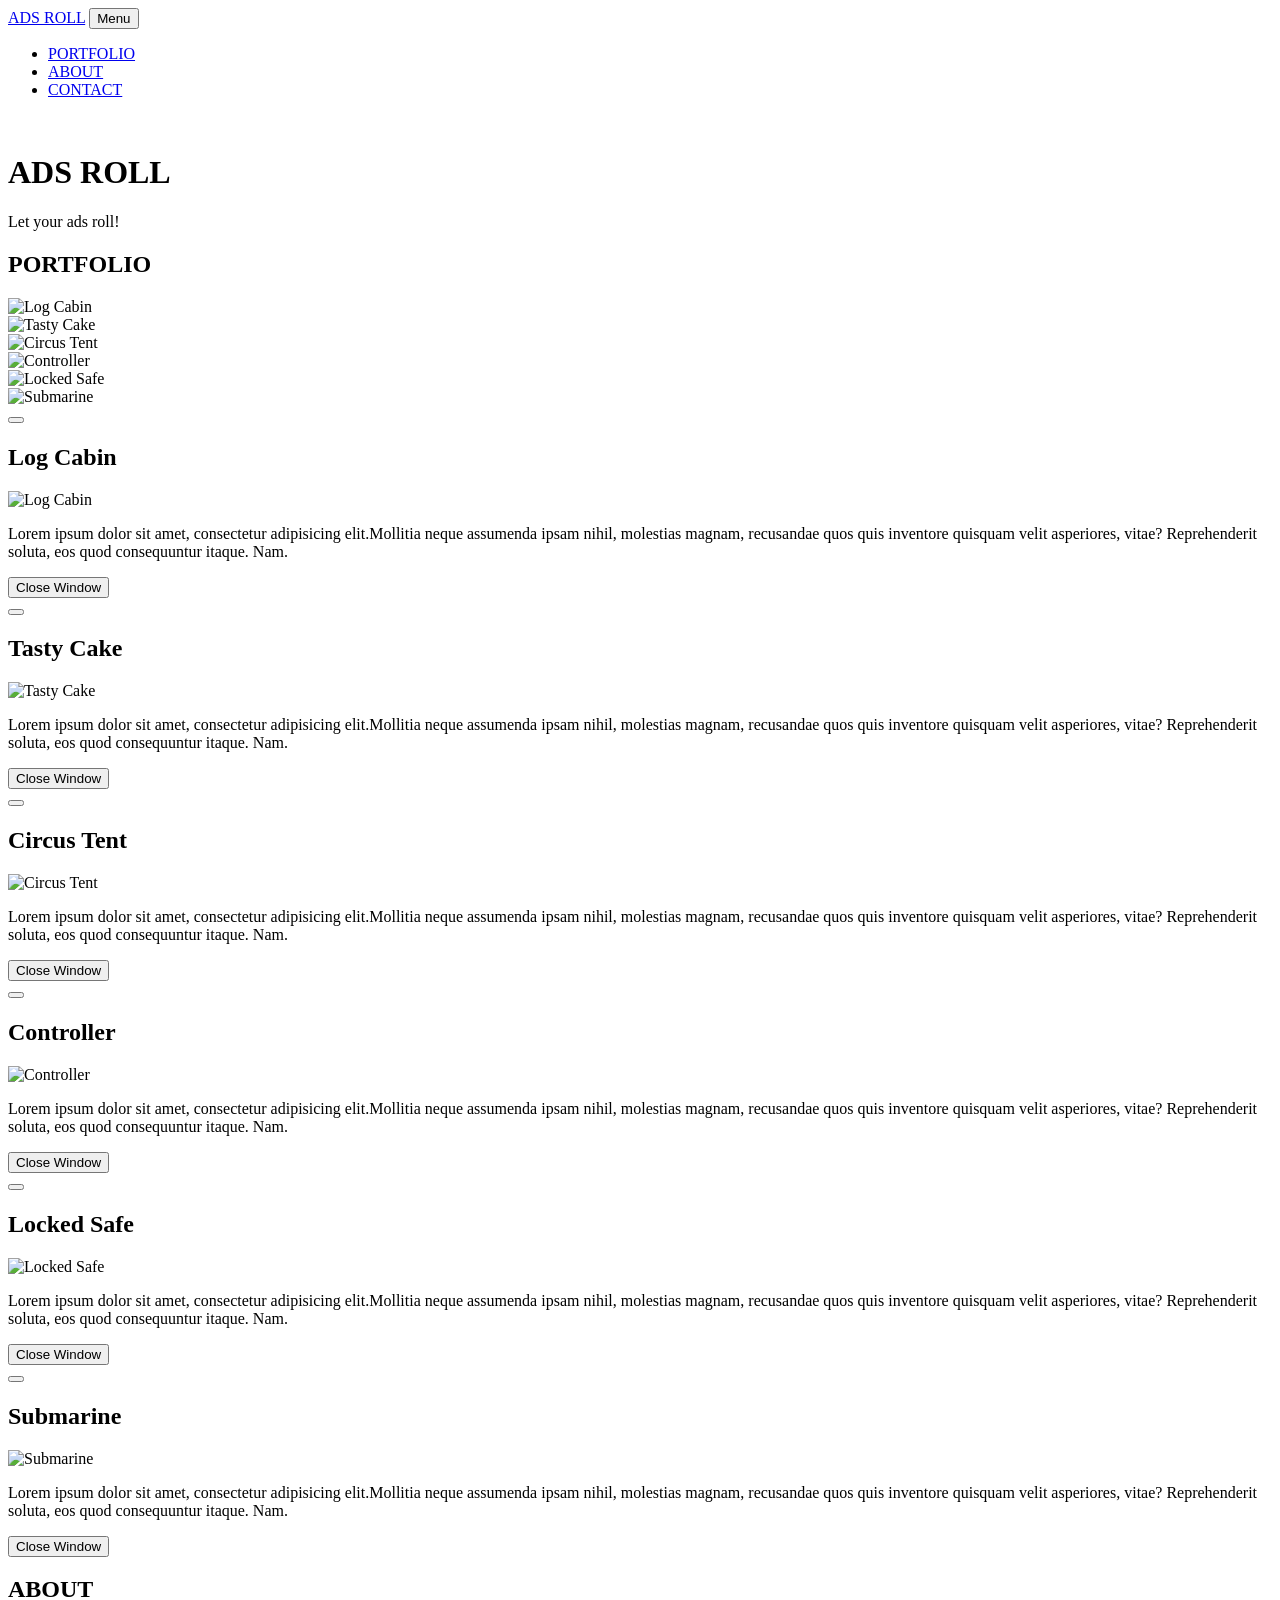
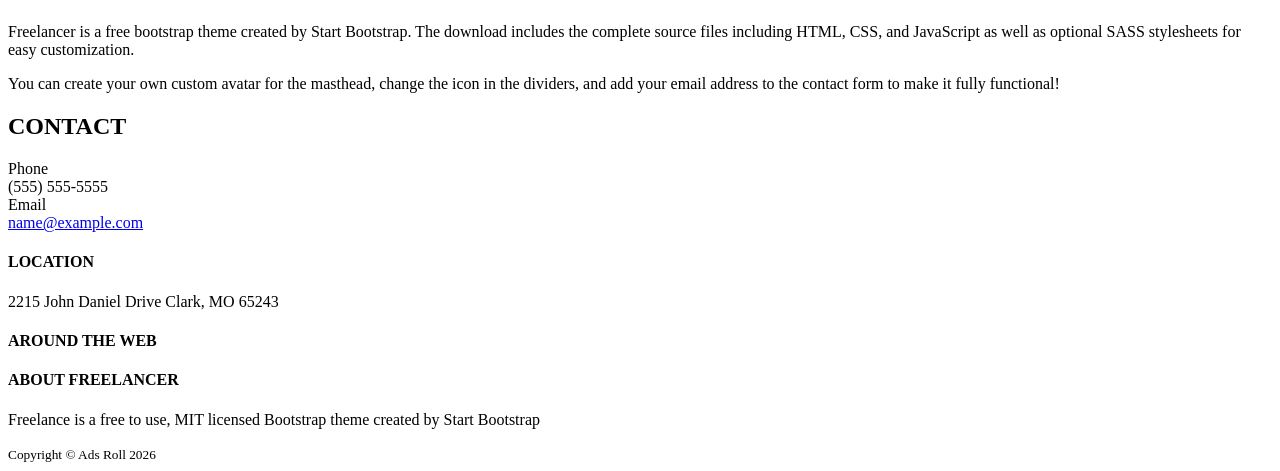
==== index.html @ d5247d53 "add files, html bootstra with theme freelancer" ====
<!DOCTYPE html>
<html lang="en">
    <head>
        <meta charset="utf-8">
        <meta name="viewport" content="width=device-width, initial-scale=1, shrink-to-fit=no">
        <meta name="description" content="">
        <meta name="author" content="">
        <title>Ads Roll</title>
        <!-- Font Awesome icons (free version)-->
        <script src="https://cdnjs.cloudflare.com/ajax/libs/font-awesome/5.13.0/js/all.min.js" crossorigin="anonymous"></script>
        <!-- Core theme CSS (includes Bootstrap)-->
        <link href="css/styles.css" rel="stylesheet">
        <!-- Fonts CSS-->
        <link rel="stylesheet" href="css/heading.css">
        <link rel="stylesheet" href="css/body.css">
    </head>
    <body id="page-top">
        <nav class="navbar navbar-expand-lg bg-secondary fixed-top" id="mainNav">
            <div class="container"><a class="navbar-brand js-scroll-trigger" href="#page-top">ADS ROLL</a>
                <button class="navbar-toggler navbar-toggler-right font-weight-bold bg-primary text-white rounded" type="button" data-toggle="collapse" data-target="#navbarResponsive" aria-controls="navbarResponsive" aria-expanded="false" aria-label="Toggle navigation">Menu <i class="fas fa-bars"></i></button>
                <div class="collapse navbar-collapse" id="navbarResponsive">
                    <ul class="navbar-nav ml-auto">
                        <li class="nav-item mx-0 mx-lg-1"><a class="nav-link py-3 px-0 px-lg-3 rounded js-scroll-trigger" href="#portfolio">PORTFOLIO</a>
                        </li>
                        <li class="nav-item mx-0 mx-lg-1"><a class="nav-link py-3 px-0 px-lg-3 rounded js-scroll-trigger" href="#about">ABOUT</a>
                        </li>
                        <li class="nav-item mx-0 mx-lg-1"><a class="nav-link py-3 px-0 px-lg-3 rounded js-scroll-trigger" href="#contact">CONTACT</a>
                        </li>
                    </ul>
                </div>
            </div>
        </nav>
        <header class="masthead bg-primary text-white text-center">
            <div class="container d-flex align-items-center flex-column">
                <!-- Masthead Avatar Image--><img class="masthead-avatar mb-5" src="assets/img/avataaars.svg" alt="">
                <!-- Masthead Heading-->
                <h1 class="masthead-heading mb-0">ADS ROLL</h1>
                <!-- Icon Divider-->
                <div class="divider-custom divider-light">
                    <div class="divider-custom-line"></div>
                    <div class="divider-custom-icon"><i class="fas fa-star"></i></div>
                    <div class="divider-custom-line"></div>
                </div>
                <!-- Masthead Subheading-->
                <p class="pre-wrap masthead-subheading font-weight-light mb-0">Let your ads roll!</p>
            </div>
        </header>
        <section class="page-section portfolio" id="portfolio">
            <div class="container">
                <!-- Portfolio Section Heading-->
                <div class="text-center">
                    <h2 class="page-section-heading text-secondary mb-0 d-inline-block">PORTFOLIO</h2>
                </div>
                <!-- Icon Divider-->
                <div class="divider-custom">
                    <div class="divider-custom-line"></div>
                    <div class="divider-custom-icon"><i class="fas fa-star"></i></div>
                    <div class="divider-custom-line"></div>
                </div>
                <!-- Portfolio Grid Items-->
                <div class="row justify-content-center">
                    <!-- Portfolio Items-->
                    <div class="col-md-6 col-lg-4 mb-5">
                        <div class="portfolio-item mx-auto" data-toggle="modal" data-target="#portfolioModal0">
                            <div class="portfolio-item-caption d-flex align-items-center justify-content-center h-100 w-100">
                                <div class="portfolio-item-caption-content text-center text-white"><i class="fas fa-plus fa-3x"></i></div>
                            </div><img class="img-fluid" src="assets/img/portfolio/cabin.png" alt="Log Cabin"/>
                        </div>
                    </div>
                    <div class="col-md-6 col-lg-4 mb-5">
                        <div class="portfolio-item mx-auto" data-toggle="modal" data-target="#portfolioModal1">
                            <div class="portfolio-item-caption d-flex align-items-center justify-content-center h-100 w-100">
                                <div class="portfolio-item-caption-content text-center text-white"><i class="fas fa-plus fa-3x"></i></div>
                            </div><img class="img-fluid" src="assets/img/portfolio/cake.png" alt="Tasty Cake"/>
                        </div>
                    </div>
                    <div class="col-md-6 col-lg-4 mb-5">
                        <div class="portfolio-item mx-auto" data-toggle="modal" data-target="#portfolioModal2">
                            <div class="portfolio-item-caption d-flex align-items-center justify-content-center h-100 w-100">
                                <div class="portfolio-item-caption-content text-center text-white"><i class="fas fa-plus fa-3x"></i></div>
                            </div><img class="img-fluid" src="assets/img/portfolio/circus.png" alt="Circus Tent"/>
                        </div>
                    </div>
                    <div class="col-md-6 col-lg-4 mb-5">
                        <div class="portfolio-item mx-auto" data-toggle="modal" data-target="#portfolioModal3">
                            <div class="portfolio-item-caption d-flex align-items-center justify-content-center h-100 w-100">
                                <div class="portfolio-item-caption-content text-center text-white"><i class="fas fa-plus fa-3x"></i></div>
                            </div><img class="img-fluid" src="assets/img/portfolio/game.png" alt="Controller"/>
                        </div>
                    </div>
                    <div class="col-md-6 col-lg-4 mb-5">
                        <div class="portfolio-item mx-auto" data-toggle="modal" data-target="#portfolioModal4">
                            <div class="portfolio-item-caption d-flex align-items-center justify-content-center h-100 w-100">
                                <div class="portfolio-item-caption-content text-center text-white"><i class="fas fa-plus fa-3x"></i></div>
                            </div><img class="img-fluid" src="assets/img/portfolio/safe.png" alt="Locked Safe"/>
                        </div>
                    </div>
                    <div class="col-md-6 col-lg-4 mb-5">
                        <div class="portfolio-item mx-auto" data-toggle="modal" data-target="#portfolioModal5">
                            <div class="portfolio-item-caption d-flex align-items-center justify-content-center h-100 w-100">
                                <div class="portfolio-item-caption-content text-center text-white"><i class="fas fa-plus fa-3x"></i></div>
                            </div><img class="img-fluid" src="assets/img/portfolio/submarine.png" alt="Submarine"/>
                        </div>
                    </div>
                </div>
            </div>
        </section>
        <!-- Portfolio Modal-->
        <div class="portfolio-modal modal fade" id="portfolioModal0" tabindex="-1" role="dialog" aria-labelledby="#portfolioModal0Label" aria-hidden="true">
            <div class="modal-dialog modal-xl" role="document">
                <div class="modal-content">
                    <button class="close" type="button" data-dismiss="modal" aria-label="Close"><span aria-hidden="true"><i class="fas fa-times"></i></span></button>
                    <div class="modal-body text-center">
                        <div class="container">
                            <div class="row justify-content-center">
                                <div class="col-lg-8">
                                    <!-- Portfolio Modal - Title-->
                                    <h2 class="portfolio-modal-title text-secondary mb-0">Log Cabin</h2>
                                    <!-- Icon Divider-->
                                    <div class="divider-custom">
                                        <div class="divider-custom-line"></div>
                                        <div class="divider-custom-icon"><i class="fas fa-star"></i></div>
                                        <div class="divider-custom-line"></div>
                                    </div>
                                    <!-- Portfolio Modal - Image--><img class="img-fluid rounded mb-5" src="assets/img/portfolio/cabin.png" alt="Log Cabin"/>
                                    <!-- Portfolio Modal - Text-->
                                    <p class="mb-5">Lorem ipsum dolor sit amet, consectetur adipisicing elit.Mollitia neque assumenda ipsam nihil, molestias magnam, recusandae quos quis inventore quisquam velit asperiores, vitae? Reprehenderit soluta, eos quod consequuntur itaque. Nam.</p>
                                    <button class="btn btn-primary" href="#" data-dismiss="modal"><i class="fas fa-times fa-fw"></i>Close Window</button>
                                </div>
                            </div>
                        </div>
                    </div>
                </div>
            </div>
        </div>
        <div class="portfolio-modal modal fade" id="portfolioModal1" tabindex="-1" role="dialog" aria-labelledby="#portfolioModal1Label" aria-hidden="true">
            <div class="modal-dialog modal-xl" role="document">
                <div class="modal-content">
                    <button class="close" type="button" data-dismiss="modal" aria-label="Close"><span aria-hidden="true"><i class="fas fa-times"></i></span></button>
                    <div class="modal-body text-center">
                        <div class="container">
                            <div class="row justify-content-center">
                                <div class="col-lg-8">
                                    <!-- Portfolio Modal - Title-->
                                    <h2 class="portfolio-modal-title text-secondary mb-0">Tasty Cake</h2>
                                    <!-- Icon Divider-->
                                    <div class="divider-custom">
                                        <div class="divider-custom-line"></div>
                                        <div class="divider-custom-icon"><i class="fas fa-star"></i></div>
                                        <div class="divider-custom-line"></div>
                                    </div>
                                    <!-- Portfolio Modal - Image--><img class="img-fluid rounded mb-5" src="assets/img/portfolio/cake.png" alt="Tasty Cake"/>
                                    <!-- Portfolio Modal - Text-->
                                    <p class="mb-5">Lorem ipsum dolor sit amet, consectetur adipisicing elit.Mollitia neque assumenda ipsam nihil, molestias magnam, recusandae quos quis inventore quisquam velit asperiores, vitae? Reprehenderit soluta, eos quod consequuntur itaque. Nam.</p>
                                    <button class="btn btn-primary" href="#" data-dismiss="modal"><i class="fas fa-times fa-fw"></i>Close Window</button>
                                </div>
                            </div>
                        </div>
                    </div>
                </div>
            </div>
        </div>
        <div class="portfolio-modal modal fade" id="portfolioModal2" tabindex="-1" role="dialog" aria-labelledby="#portfolioModal2Label" aria-hidden="true">
            <div class="modal-dialog modal-xl" role="document">
                <div class="modal-content">
                    <button class="close" type="button" data-dismiss="modal" aria-label="Close"><span aria-hidden="true"><i class="fas fa-times"></i></span></button>
                    <div class="modal-body text-center">
                        <div class="container">
                            <div class="row justify-content-center">
                                <div class="col-lg-8">
                                    <!-- Portfolio Modal - Title-->
                                    <h2 class="portfolio-modal-title text-secondary mb-0">Circus Tent</h2>
                                    <!-- Icon Divider-->
                                    <div class="divider-custom">
                                        <div class="divider-custom-line"></div>
                                        <div class="divider-custom-icon"><i class="fas fa-star"></i></div>
                                        <div class="divider-custom-line"></div>
                                    </div>
                                    <!-- Portfolio Modal - Image--><img class="img-fluid rounded mb-5" src="assets/img/portfolio/circus.png" alt="Circus Tent"/>
                                    <!-- Portfolio Modal - Text-->
                                    <p class="mb-5">Lorem ipsum dolor sit amet, consectetur adipisicing elit.Mollitia neque assumenda ipsam nihil, molestias magnam, recusandae quos quis inventore quisquam velit asperiores, vitae? Reprehenderit soluta, eos quod consequuntur itaque. Nam.</p>
                                    <button class="btn btn-primary" href="#" data-dismiss="modal"><i class="fas fa-times fa-fw"></i>Close Window</button>
                                </div>
                            </div>
                        </div>
                    </div>
                </div>
            </div>
        </div>
        <div class="portfolio-modal modal fade" id="portfolioModal3" tabindex="-1" role="dialog" aria-labelledby="#portfolioModal3Label" aria-hidden="true">
            <div class="modal-dialog modal-xl" role="document">
                <div class="modal-content">
                    <button class="close" type="button" data-dismiss="modal" aria-label="Close"><span aria-hidden="true"><i class="fas fa-times"></i></span></button>
                    <div class="modal-body text-center">
                        <div class="container">
                            <div class="row justify-content-center">
                                <div class="col-lg-8">
                                    <!-- Portfolio Modal - Title-->
                                    <h2 class="portfolio-modal-title text-secondary mb-0">Controller</h2>
                                    <!-- Icon Divider-->
                                    <div class="divider-custom">
                                        <div class="divider-custom-line"></div>
                                        <div class="divider-custom-icon"><i class="fas fa-star"></i></div>
                                        <div class="divider-custom-line"></div>
                                    </div>
                                    <!-- Portfolio Modal - Image--><img class="img-fluid rounded mb-5" src="assets/img/portfolio/game.png" alt="Controller"/>
                                    <!-- Portfolio Modal - Text-->
                                    <p class="mb-5">Lorem ipsum dolor sit amet, consectetur adipisicing elit.Mollitia neque assumenda ipsam nihil, molestias magnam, recusandae quos quis inventore quisquam velit asperiores, vitae? Reprehenderit soluta, eos quod consequuntur itaque. Nam.</p>
                                    <button class="btn btn-primary" href="#" data-dismiss="modal"><i class="fas fa-times fa-fw"></i>Close Window</button>
                                </div>
                            </div>
                        </div>
                    </div>
                </div>
            </div>
        </div>
        <div class="portfolio-modal modal fade" id="portfolioModal4" tabindex="-1" role="dialog" aria-labelledby="#portfolioModal4Label" aria-hidden="true">
            <div class="modal-dialog modal-xl" role="document">
                <div class="modal-content">
                    <button class="close" type="button" data-dismiss="modal" aria-label="Close"><span aria-hidden="true"><i class="fas fa-times"></i></span></button>
                    <div class="modal-body text-center">
                        <div class="container">
                            <div class="row justify-content-center">
                                <div class="col-lg-8">
                                    <!-- Portfolio Modal - Title-->
                                    <h2 class="portfolio-modal-title text-secondary mb-0">Locked Safe</h2>
                                    <!-- Icon Divider-->
                                    <div class="divider-custom">
                                        <div class="divider-custom-line"></div>
                                        <div class="divider-custom-icon"><i class="fas fa-star"></i></div>
                                        <div class="divider-custom-line"></div>
                                    </div>
                                    <!-- Portfolio Modal - Image--><img class="img-fluid rounded mb-5" src="assets/img/portfolio/safe.png" alt="Locked Safe"/>
                                    <!-- Portfolio Modal - Text-->
                                    <p class="mb-5">Lorem ipsum dolor sit amet, consectetur adipisicing elit.Mollitia neque assumenda ipsam nihil, molestias magnam, recusandae quos quis inventore quisquam velit asperiores, vitae? Reprehenderit soluta, eos quod consequuntur itaque. Nam.</p>
                                    <button class="btn btn-primary" href="#" data-dismiss="modal"><i class="fas fa-times fa-fw"></i>Close Window</button>
                                </div>
                            </div>
                        </div>
                    </div>
                </div>
            </div>
        </div>
        <div class="portfolio-modal modal fade" id="portfolioModal5" tabindex="-1" role="dialog" aria-labelledby="#portfolioModal5Label" aria-hidden="true">
            <div class="modal-dialog modal-xl" role="document">
                <div class="modal-content">
                    <button class="close" type="button" data-dismiss="modal" aria-label="Close"><span aria-hidden="true"><i class="fas fa-times"></i></span></button>
                    <div class="modal-body text-center">
                        <div class="container">
                            <div class="row justify-content-center">
                                <div class="col-lg-8">
                                    <!-- Portfolio Modal - Title-->
                                    <h2 class="portfolio-modal-title text-secondary mb-0">Submarine</h2>
                                    <!-- Icon Divider-->
                                    <div class="divider-custom">
                                        <div class="divider-custom-line"></div>
                                        <div class="divider-custom-icon"><i class="fas fa-star"></i></div>
                                        <div class="divider-custom-line"></div>
                                    </div>
                                    <!-- Portfolio Modal - Image--><img class="img-fluid rounded mb-5" src="assets/img/portfolio/submarine.png" alt="Submarine"/>
                                    <!-- Portfolio Modal - Text-->
                                    <p class="mb-5">Lorem ipsum dolor sit amet, consectetur adipisicing elit.Mollitia neque assumenda ipsam nihil, molestias magnam, recusandae quos quis inventore quisquam velit asperiores, vitae? Reprehenderit soluta, eos quod consequuntur itaque. Nam.</p>
                                    <button class="btn btn-primary" href="#" data-dismiss="modal"><i class="fas fa-times fa-fw"></i>Close Window</button>
                                </div>
                            </div>
                        </div>
                    </div>
                </div>
            </div>
        </div>
        <section class="page-section bg-primary text-white mb-0" id="about">
            <div class="container">
                <!-- About Section Heading-->
                <div class="text-center">
                    <h2 class="page-section-heading d-inline-block text-white">ABOUT</h2>
                </div>
                <!-- Icon Divider-->
                <div class="divider-custom divider-light">
                    <div class="divider-custom-line"></div>
                    <div class="divider-custom-icon"><i class="fas fa-star"></i></div>
                    <div class="divider-custom-line"></div>
                </div>
                <!-- About Section Content-->
                <div class="row">
                    <div class="col-lg-4 ml-auto">
                        <p class="pre-wrap lead">Freelancer is a free bootstrap theme created by Start Bootstrap. The download includes the complete source files including HTML, CSS, and JavaScript as well as optional SASS stylesheets for easy customization.</p>
                    </div>
                    <div class="col-lg-4 mr-auto">
                        <p class="pre-wrap lead">You can create your own custom avatar for the masthead, change the icon in the dividers, and add your email address to the contact form to make it fully functional!</p>
                    </div>
                </div>
            </div>
        </section>
        <section class="page-section" id="contact">
            <div class="container">
                <!-- Contact Section Heading-->
                <div class="text-center">
                    <h2 class="page-section-heading text-secondary d-inline-block mb-0">CONTACT</h2>
                </div>
                <!-- Icon Divider-->
                <div class="divider-custom">
                    <div class="divider-custom-line"></div>
                    <div class="divider-custom-icon"><i class="fas fa-star"></i></div>
                    <div class="divider-custom-line"></div>
                </div>
                <!-- Contact Section Content-->
                <div class="row justify-content-center">
                    <div class="col-lg-4">
                        <div class="d-flex flex-column align-items-center">
                            <div class="icon-contact mb-3"><i class="fas fa-mobile-alt"></i></div>
                            <div class="text-muted">Phone</div>
                            <div class="lead font-weight-bold">(555) 555-5555</div>
                        </div>
                    </div>
                    <div class="col-lg-4">
                        <div class="d-flex flex-column align-items-center">
                            <div class="icon-contact mb-3"><i class="far fa-envelope"></i></div>
                            <div class="text-muted">Email</div><a class="lead font-weight-bold" href="mailto:name@example.com">name@example.com</a>
                        </div>
                    </div>
                </div>
            </div>
        </section>
        <footer class="footer text-center">
            <div class="container">
                <div class="row">
                    <!-- Footer Location-->
                    <div class="col-lg-4 mb-5 mb-lg-0">
                        <h4 class="mb-4">LOCATION</h4>
                        <p class="pre-wrap lead mb-0">2215 John Daniel Drive
Clark, MO 65243</p>
                    </div>
                    <!-- Footer Social Icons-->
                    <div class="col-lg-4 mb-5 mb-lg-0">
                        <h4 class="mb-4">AROUND THE WEB</h4><a class="btn btn-outline-light btn-social mx-1" href="https://www.facebook.com/StartBootstrap"><i class="fab fa-fw fa-facebook-f"></i></a><a class="btn btn-outline-light btn-social mx-1" href="https://www.twitter.com/sbootstrap"><i class="fab fa-fw fa-twitter"></i></a><a class="btn btn-outline-light btn-social mx-1" href="https://www.linkedin.com/in/startbootstrap"><i class="fab fa-fw fa-linkedin-in"></i></a><a class="btn btn-outline-light btn-social mx-1" href="https://www.dribble.com/startbootstrap"><i class="fab fa-fw fa-dribbble"></i></a>
                    </div>
                    <!-- Footer About Text-->
                    <div class="col-lg-4">
                        <h4 class="mb-4">ABOUT FREELANCER</h4>
                        <p class="pre-wrap lead mb-0">Freelance is a free to use, MIT licensed Bootstrap theme created by Start Bootstrap</p>
                    </div>
                </div>
            </div>
        </footer>
        <!-- Copyright Section-->
        <section class="copyright py-4 text-center text-white">
            <div class="container">
                <!-- Copyright © Ads Roll 2024 -->
                <small class="pre-wrap" id="copyright_and_year"></small>
            </div>
        </section>
        <!-- Scroll to Top Button (Only visible on small and extra-small screen sizes)-->
        <div class="scroll-to-top d-lg-none position-fixed"><a class="js-scroll-trigger d-block text-center text-white rounded" href="#page-top"><i class="fa fa-chevron-up"></i></a></div>
        <!-- Bootstrap core JS-->
        <script src="https://cdnjs.cloudflare.com/ajax/libs/jquery/3.4.1/jquery.min.js"></script>
        <script src="https://stackpath.bootstrapcdn.com/bootstrap/4.4.1/js/bootstrap.bundle.min.js"></script>
        <!-- Third party plugin JS-->
        <script src="https://cdnjs.cloudflare.com/ajax/libs/jquery-easing/1.4.1/jquery.easing.min.js"></script>
        <!-- Contact form JS-->
        <script src="assets/mail/jqBootstrapValidation.js"></script>
        <script src="assets/mail/contact_me.js"></script>
        <!-- Core theme JS-->
        <script src="js/scripts.js"></script>
        <script src="js/custom.js"></script>
    </body>
</html>
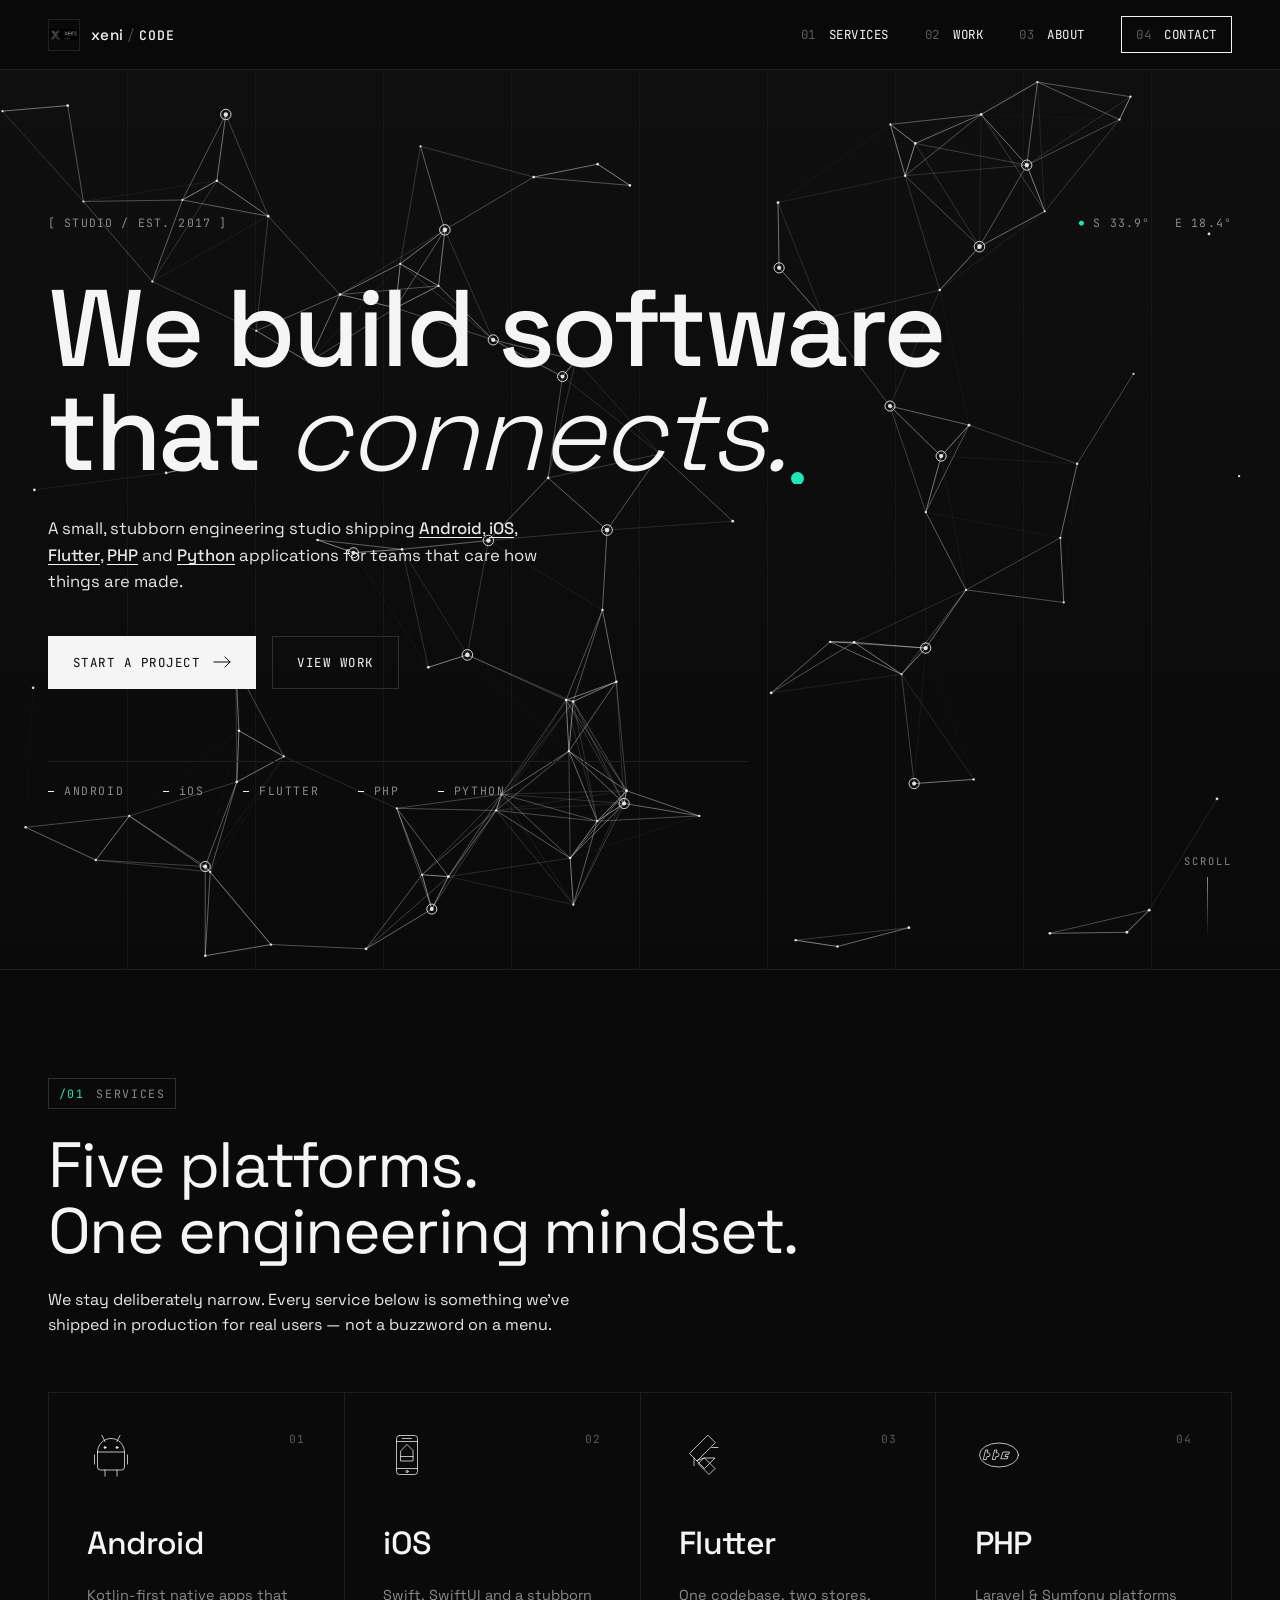
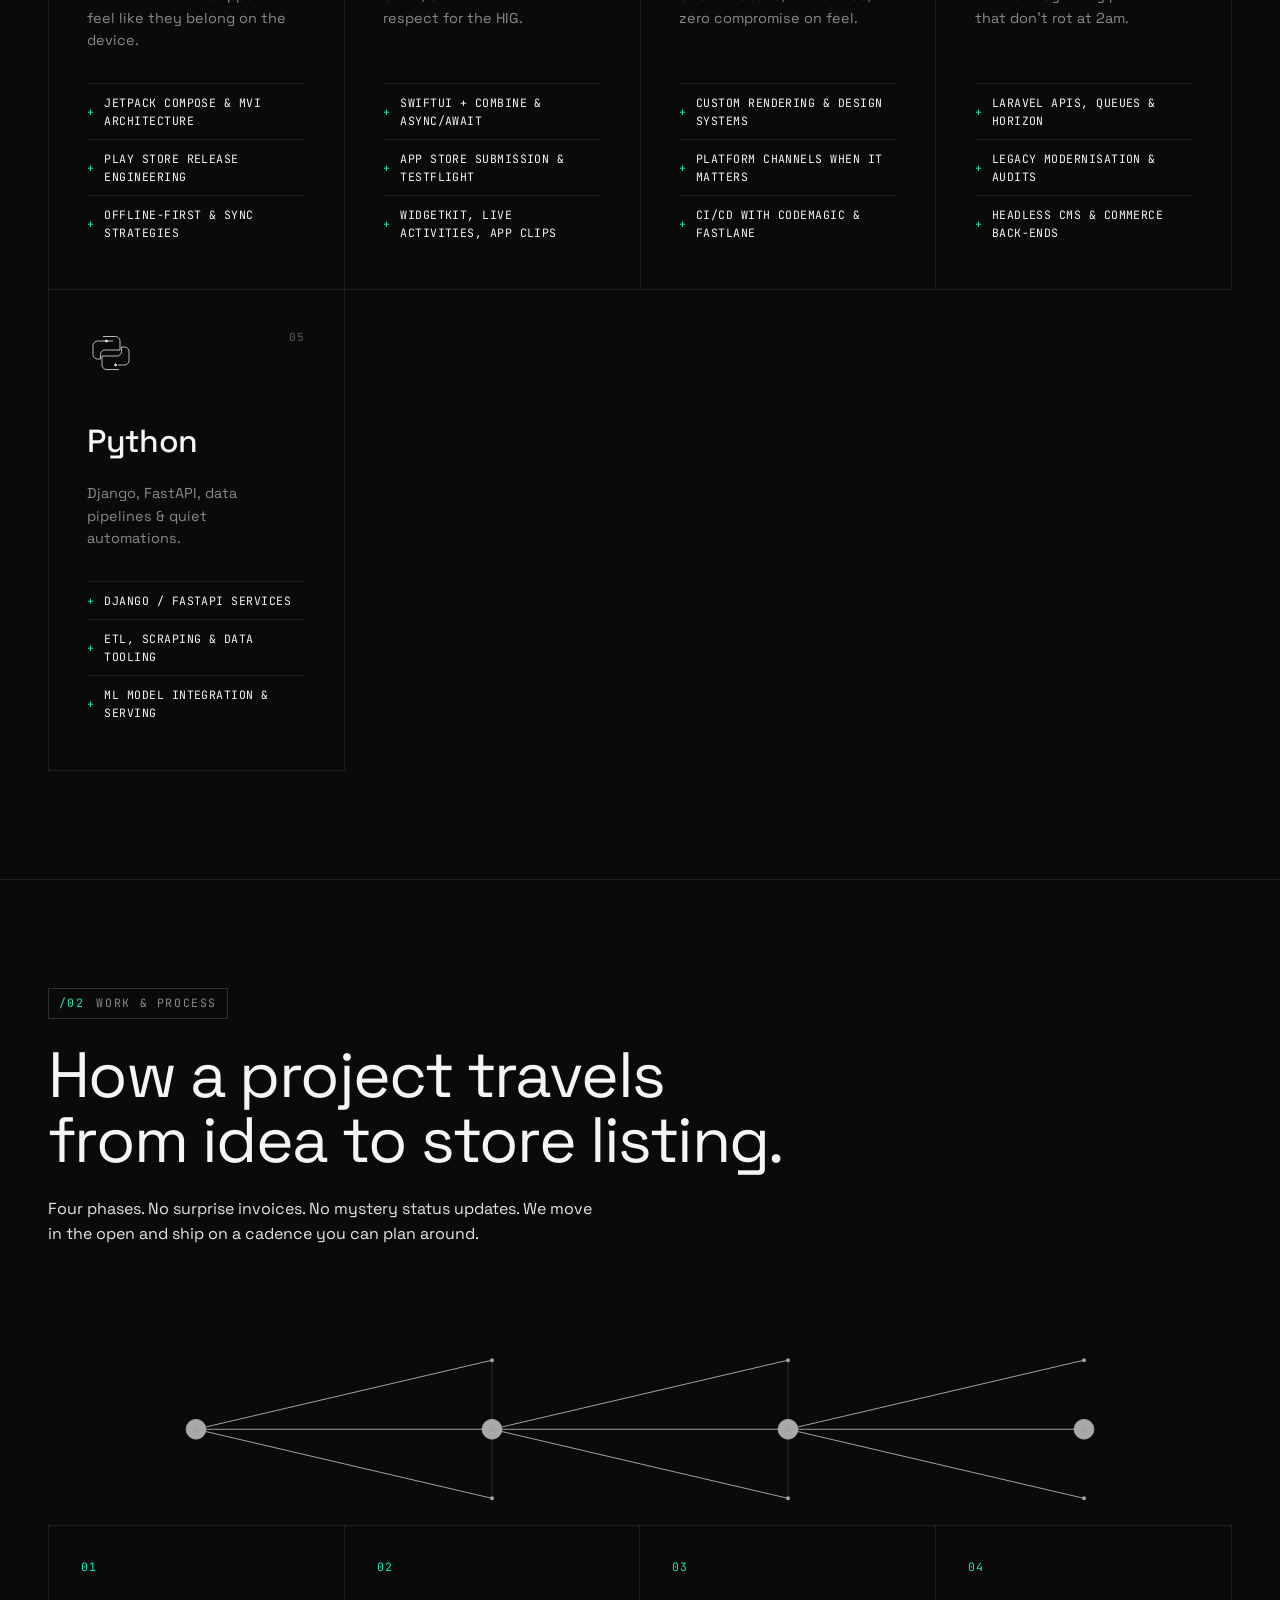
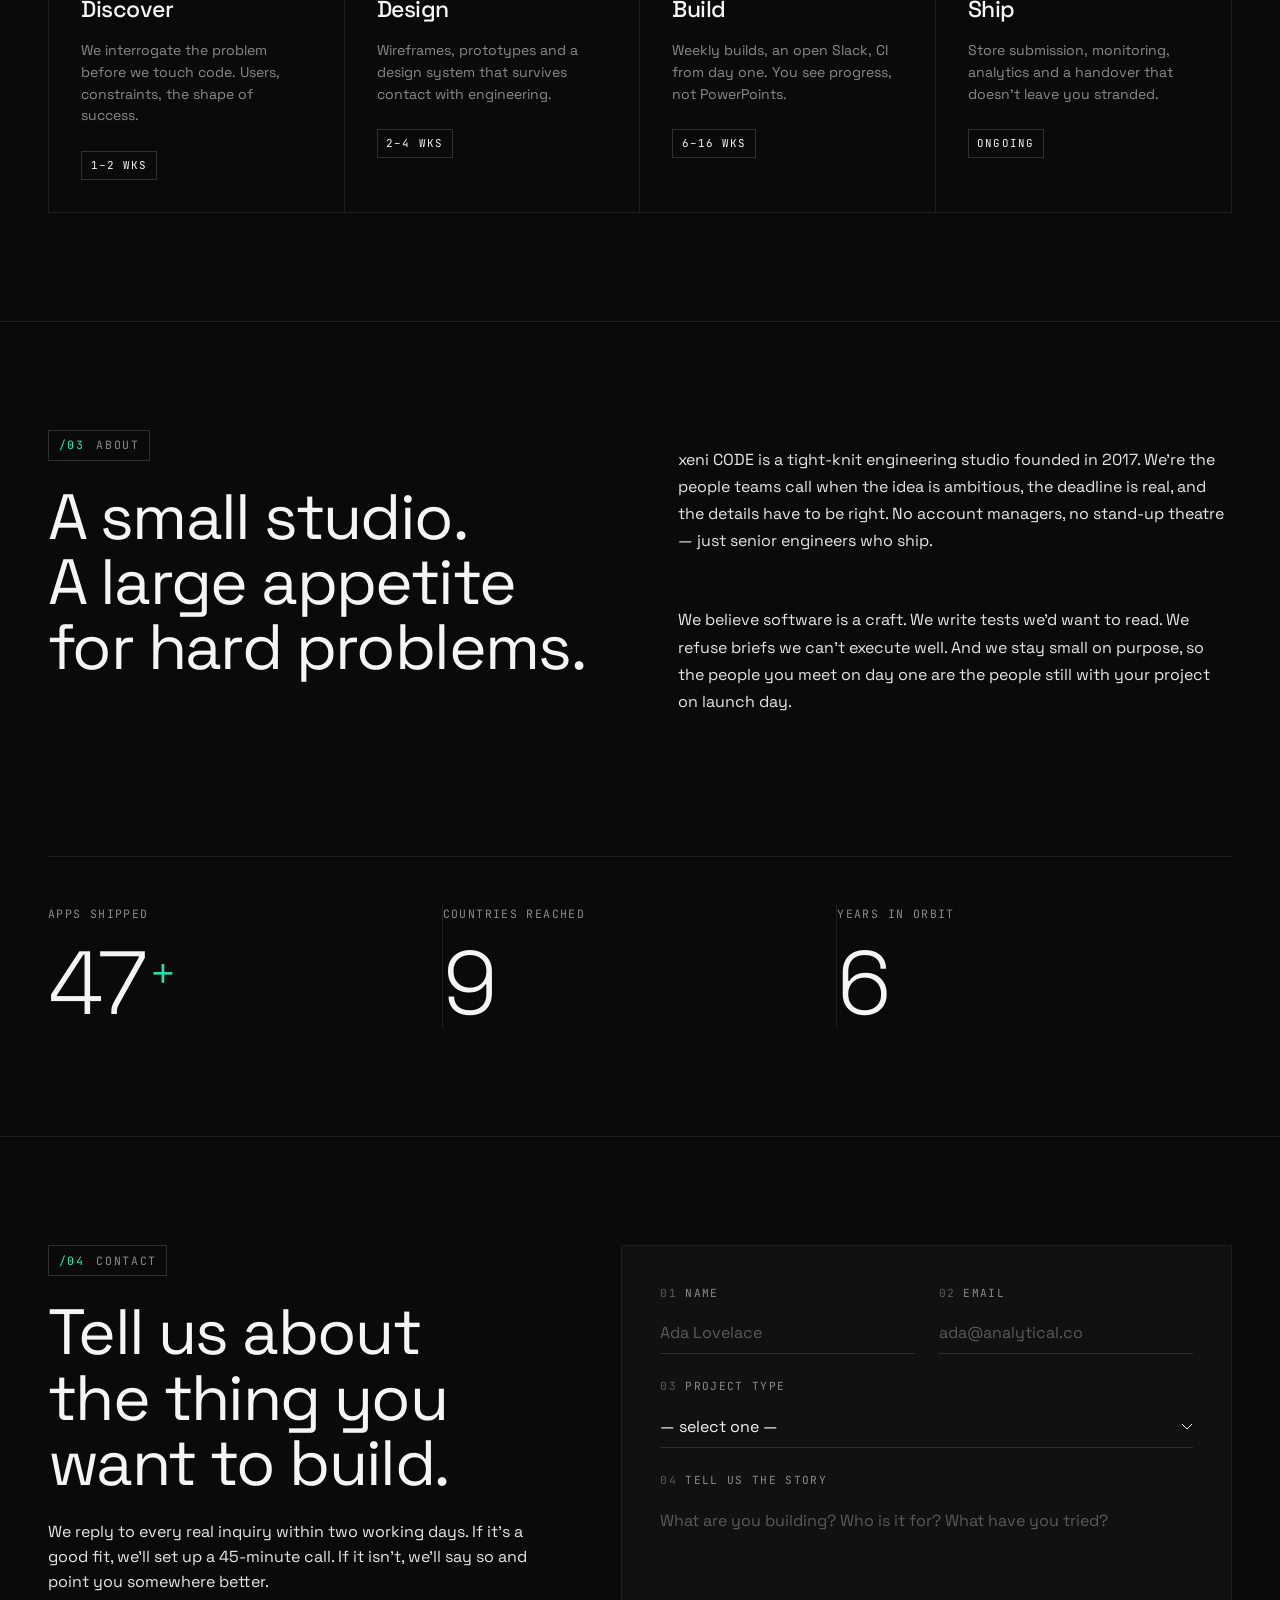
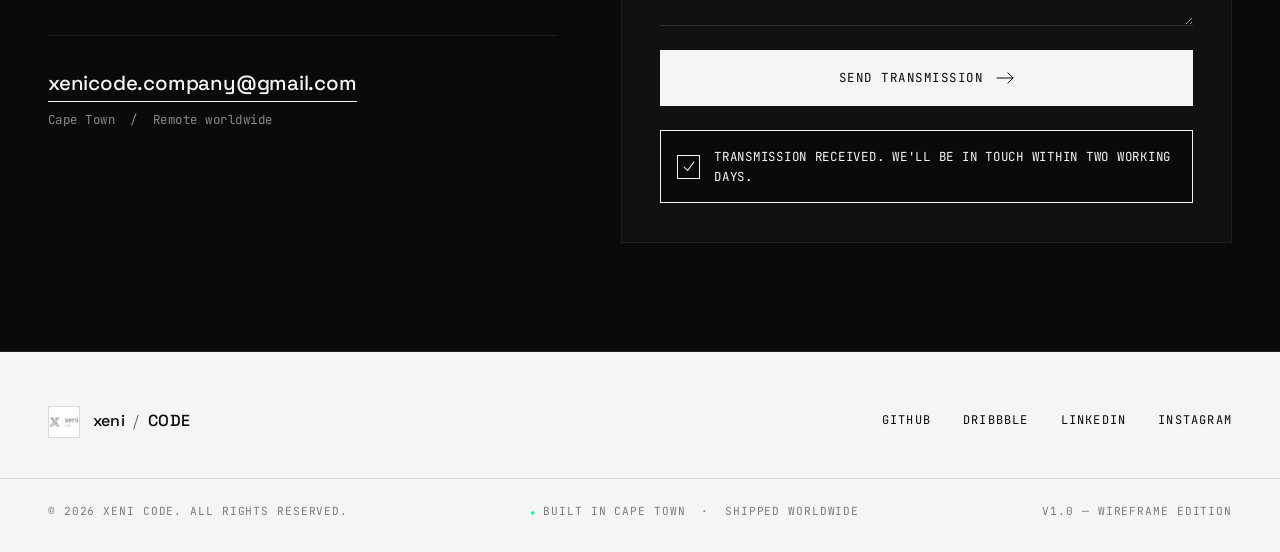
==== commit e483a1d5: "update, xenicode, dark theme" ====
--- a/index.html
+++ b/index.html
@@ -1,366 +1,458 @@
-<!DOCTYPE html>
+<!doctype html>
 <html lang="en">
-    <head>
-        <meta charset="utf-8">
-        <meta name="viewport" content="width=device-width, initial-scale=1, shrink-to-fit=no">
-        <meta name="description" content="">
-        <meta name="author" content="">
-        <title>Ads Roll</title>
-        <!-- Font Awesome icons (free version)-->
-        <script src="https://cdnjs.cloudflare.com/ajax/libs/font-awesome/5.13.0/js/all.min.js" crossorigin="anonymous"></script>
-        <!-- Core theme CSS (includes Bootstrap)-->
-        <link href="css/styles.css" rel="stylesheet">
-        <!-- Fonts CSS-->
-        <link rel="stylesheet" href="css/heading.css">
-        <link rel="stylesheet" href="css/body.css">
-    </head>
-    <body id="page-top">
-        <nav class="navbar navbar-expand-lg bg-secondary fixed-top" id="mainNav">
-            <div class="container"><a class="navbar-brand js-scroll-trigger" href="#page-top">ADS ROLL</a>
-                <button class="navbar-toggler navbar-toggler-right font-weight-bold bg-primary text-white rounded" type="button" data-toggle="collapse" data-target="#navbarResponsive" aria-controls="navbarResponsive" aria-expanded="false" aria-label="Toggle navigation">Menu <i class="fas fa-bars"></i></button>
-                <div class="collapse navbar-collapse" id="navbarResponsive">
-                    <ul class="navbar-nav ml-auto">
-                        <li class="nav-item mx-0 mx-lg-1"><a class="nav-link py-3 px-0 px-lg-3 rounded js-scroll-trigger" href="#portfolio">PORTFOLIO</a>
-                        </li>
-                        <li class="nav-item mx-0 mx-lg-1"><a class="nav-link py-3 px-0 px-lg-3 rounded js-scroll-trigger" href="#about">ABOUT</a>
-                        </li>
-                        <li class="nav-item mx-0 mx-lg-1"><a class="nav-link py-3 px-0 px-lg-3 rounded js-scroll-trigger" href="#contact">CONTACT</a>
-                        </li>
-                    </ul>
-                </div>
+<head>
+  <meta charset="utf-8" />
+  <meta name="viewport" content="width=device-width, initial-scale=1" />
+  <title>xeni CODE — software that connects</title>
+  <meta name="description" content="xeni CODE is a software studio building Android, iOS, Flutter, PHP and Python applications. Minimalist engineering. Opinionated design. Shipped work." />
+  <meta name="theme-color" content="#0a0a0a" />
+  <link rel="icon" href="assets/logo-dark.png" />
+
+  <link rel="preconnect" href="https://fonts.googleapis.com" />
+  <link rel="preconnect" href="https://fonts.gstatic.com" crossorigin />
+  <link href="https://fonts.googleapis.com/css2?family=Space+Grotesk:wght@300;400;500;600;700&family=JetBrains+Mono:wght@300;400;500&display=swap" rel="stylesheet" />
+
+  <link rel="stylesheet" href="styles.css" />
+</head>
+<body>
+
+  <a class="skip" href="#main">Skip to content</a>
+
+  <!-- =================== NAV =================== -->
+  <header class="nav" id="nav">
+    <div class="nav__inner">
+      <a href="#top" class="nav__brand" aria-label="xeni CODE — home">
+        <img src="assets/logo-dark.png" alt="" class="nav__logo" width="32" height="32" />
+        <span class="nav__wordmark">
+          <span class="nav__wordmark-a">xeni</span>
+          <span class="nav__wordmark-sep">/</span>
+          <span class="nav__wordmark-b">CODE</span>
+        </span>
+      </a>
+
+      <nav class="nav__links" aria-label="Primary">
+        <a href="#services"><span class="nav__num">01</span> Services</a>
+        <a href="#work"><span class="nav__num">02</span> Work</a>
+        <a href="#about"><span class="nav__num">03</span> About</a>
+        <a href="#contact" class="nav__cta"><span class="nav__num">04</span> Contact</a>
+      </nav>
+
+      <button class="nav__burger" aria-label="Open menu" aria-expanded="false" aria-controls="mobile-menu">
+        <span></span><span></span><span></span>
+      </button>
+    </div>
+
+    <div class="nav__mobile" id="mobile-menu" hidden>
+      <a href="#services"><span class="nav__num">01</span> Services</a>
+      <a href="#work"><span class="nav__num">02</span> Work</a>
+      <a href="#about"><span class="nav__num">03</span> About</a>
+      <a href="#contact"><span class="nav__num">04</span> Contact</a>
+      <div class="nav__mobile-meta">
+        <span>xenicode.company@gmail.com</span>
+        <span>Cape Town / Remote</span>
+      </div>
+    </div>
+  </header>
+
+  <main id="main">
+
+    <!-- =================== HERO =================== -->
+    <section class="hero" id="top">
+      <canvas class="hero__canvas" id="mesh" aria-hidden="true"></canvas>
+
+      <div class="hero__grid" aria-hidden="true">
+        <span></span><span></span><span></span><span></span><span></span>
+        <span></span><span></span><span></span><span></span><span></span>
+      </div>
+
+      <div class="hero__inner">
+        <div class="hero__meta">
+          <span class="tag">[ studio / est. 2017 ]</span>
+          <span class="tag tag--right">S 33.9° &nbsp; E 18.4°</span>
+        </div>
+
+        <h1 class="hero__title">
+          <span class="hero__title-line">We build software</span>
+          <span class="hero__title-line">that <em>connects.</em></span>
+        </h1>
+
+        <p class="hero__sub">
+          A small, stubborn engineering studio shipping <strong>Android</strong>,
+          <strong>iOS</strong>, <strong>Flutter</strong>, <strong>PHP</strong> and
+          <strong>Python</strong> applications for teams that care how things are made.
+        </p>
+
+        <div class="hero__ctas">
+          <a href="#contact" class="btn btn--primary">
+            <span>Start a project</span>
+            <svg width="18" height="12" viewBox="0 0 18 12" fill="none" aria-hidden="true">
+              <path d="M1 6h16M12 1l5 5-5 5" stroke="currentColor" stroke-width="1" stroke-linecap="square" />
+            </svg>
+          </a>
+          <a href="#work" class="btn btn--ghost">
+            <span>View work</span>
+          </a>
+        </div>
+
+        <div class="hero__stack" aria-label="Platforms">
+          <span>ANDROID</span><span>iOS</span><span>FLUTTER</span><span>PHP</span><span>PYTHON</span>
+        </div>
+      </div>
+
+      <div class="hero__scroll" aria-hidden="true">
+        <span>SCROLL</span>
+        <div class="hero__scroll-line"></div>
+      </div>
+    </section>
+
+    <!-- =================== SERVICES =================== -->
+    <section class="section services" id="services">
+      <header class="section__head reveal">
+        <div class="section__label">
+          <span class="section__num">/01</span>
+          <span>Services</span>
+        </div>
+        <h2 class="section__title">Five platforms.<br />One engineering mindset.</h2>
+        <p class="section__intro">
+          We stay deliberately narrow. Every service below is something we've
+          shipped in production for real users — not a buzzword on a menu.
+        </p>
+      </header>
+
+      <div class="services__grid">
+
+        <!-- Android -->
+        <article class="card reveal" style="--d:0ms">
+          <div class="card__head">
+            <svg class="card__icon" viewBox="0 0 64 64" fill="none" stroke="currentColor" stroke-width="1" stroke-linecap="square" aria-hidden="true">
+              <path d="M14 28h36v20a4 4 0 0 1-4 4H18a4 4 0 0 1-4-4V28z" />
+              <path d="M14 28c0-10 8-18 18-18s18 8 18 18" />
+              <line x1="20" y1="6" x2="24" y2="14" />
+              <line x1="44" y1="6" x2="40" y2="14" />
+              <circle cx="24" cy="22" r="1.2" fill="currentColor" />
+              <circle cx="40" cy="22" r="1.2" fill="currentColor" />
+              <line x1="10" y1="32" x2="10" y2="44" />
+              <line x1="54" y1="32" x2="54" y2="44" />
+              <line x1="24" y1="52" x2="24" y2="60" />
+              <line x1="40" y1="52" x2="40" y2="60" />
+            </svg>
+            <span class="card__num">01</span>
+          </div>
+          <h3 class="card__title">Android</h3>
+          <p class="card__tag">Kotlin-first native apps that feel like they belong on the device.</p>
+          <ul class="card__list">
+            <li>Jetpack Compose &amp; MVI architecture</li>
+            <li>Play Store release engineering</li>
+            <li>Offline-first &amp; sync strategies</li>
+          </ul>
+        </article>
+
+        <!-- iOS -->
+        <article class="card reveal" style="--d:80ms">
+          <div class="card__head">
+            <svg class="card__icon" viewBox="0 0 64 64" fill="none" stroke="currentColor" stroke-width="1" stroke-linecap="square" aria-hidden="true">
+              <rect x="18" y="6" width="28" height="52" rx="4" />
+              <line x1="18" y1="14" x2="46" y2="14" />
+              <line x1="18" y1="50" x2="46" y2="50" />
+              <circle cx="32" cy="54" r="1.5" />
+              <line x1="26" y1="10" x2="38" y2="10" />
+              <path d="M24 26l8 -8 8 8v14h-16z" />
+              <line x1="24" y1="34" x2="40" y2="34" />
+            </svg>
+            <span class="card__num">02</span>
+          </div>
+          <h3 class="card__title">iOS</h3>
+          <p class="card__tag">Swift, SwiftUI and a stubborn respect for the HIG.</p>
+          <ul class="card__list">
+            <li>SwiftUI + Combine &amp; async/await</li>
+            <li>App Store submission &amp; TestFlight</li>
+            <li>WidgetKit, Live Activities, App Clips</li>
+          </ul>
+        </article>
+
+        <!-- Flutter -->
+        <article class="card reveal" style="--d:160ms">
+          <div class="card__head">
+            <svg class="card__icon" viewBox="0 0 64 64" fill="none" stroke="currentColor" stroke-width="1" stroke-linecap="square" aria-hidden="true">
+              <path d="M38 6L14 30l10 10L48 16z" />
+              <path d="M24 40l10 10 14 -14H34z" />
+              <path d="M34 36L48 50l-8 8 -14 -14z" />
+              <line x1="20" y1="36" x2="20" y2="46" />
+              <line x1="44" y1="22" x2="52" y2="22" />
+            </svg>
+            <span class="card__num">03</span>
+          </div>
+          <h3 class="card__title">Flutter</h3>
+          <p class="card__tag">One codebase, two stores, zero compromise on feel.</p>
+          <ul class="card__list">
+            <li>Custom rendering &amp; design systems</li>
+            <li>Platform channels when it matters</li>
+            <li>CI/CD with Codemagic &amp; Fastlane</li>
+          </ul>
+        </article>
+
+        <!-- PHP -->
+        <article class="card reveal" style="--d:240ms">
+          <div class="card__head">
+            <svg class="card__icon" viewBox="0 0 64 64" fill="none" stroke="currentColor" stroke-width="1" stroke-linecap="square" aria-hidden="true">
+              <ellipse cx="32" cy="32" rx="26" ry="16" />
+              <path d="M14 26l-3 12h4l1 -4h3l1 -2c0 -2 -1 -3 -3 -3h-1l1 -3z" />
+              <path d="M26 26l-3 12h4l1 -4h3l1 -2c0 -2 -1 -3 -3 -3h-1l1 -3z" />
+              <path d="M38 28h8l-1 3h-4l-1 3h4l-1 3h-8z" />
+            </svg>
+            <span class="card__num">04</span>
+          </div>
+          <h3 class="card__title">PHP</h3>
+          <p class="card__tag">Laravel &amp; Symfony platforms that don't rot at 2am.</p>
+          <ul class="card__list">
+            <li>Laravel APIs, queues &amp; Horizon</li>
+            <li>Legacy modernisation &amp; audits</li>
+            <li>Headless CMS &amp; commerce back-ends</li>
+          </ul>
+        </article>
+
+        <!-- Python -->
+        <article class="card reveal" style="--d:320ms">
+          <div class="card__head">
+            <svg class="card__icon" viewBox="0 0 64 64" fill="none" stroke="currentColor" stroke-width="1" stroke-linecap="square" aria-hidden="true">
+              <path d="M22 10h16a6 6 0 0 1 6 6v12H24a6 6 0 0 0 -6 6v6h-4a6 6 0 0 1 -6 -6v-12a6 6 0 0 1 6 -6h20" />
+              <path d="M42 54H26a6 6 0 0 1 -6 -6V36h20a6 6 0 0 0 6 -6v-6h4a6 6 0 0 1 6 6v12a6 6 0 0 1 -6 6h-8" />
+              <circle cx="26" cy="16" r="1.2" fill="currentColor" />
+              <circle cx="38" cy="48" r="1.2" fill="currentColor" />
+            </svg>
+            <span class="card__num">05</span>
+          </div>
+          <h3 class="card__title">Python</h3>
+          <p class="card__tag">Django, FastAPI, data pipelines &amp; quiet automations.</p>
+          <ul class="card__list">
+            <li>Django / FastAPI services</li>
+            <li>ETL, scraping &amp; data tooling</li>
+            <li>ML model integration &amp; serving</li>
+          </ul>
+        </article>
+
+      </div>
+    </section>
+
+    <!-- =================== WORK / PROCESS =================== -->
+    <section class="section process" id="work">
+      <header class="section__head reveal">
+        <div class="section__label">
+          <span class="section__num">/02</span>
+          <span>Work &amp; Process</span>
+        </div>
+        <h2 class="section__title">How a project travels<br />from idea to store listing.</h2>
+        <p class="section__intro">
+          Four phases. No surprise invoices. No mystery status updates.
+          We move in the open and ship on a cadence you can plan around.
+        </p>
+      </header>
+
+      <div class="process__wrap reveal">
+        <svg class="process__diagram" viewBox="0 0 1200 260" preserveAspectRatio="xMidYMid meet" aria-hidden="true">
+          <!-- connecting mesh lines -->
+          <g stroke="currentColor" stroke-width="1" fill="none" stroke-linecap="square">
+            <line x1="150" y1="130" x2="450" y2="130" />
+            <line x1="450" y1="130" x2="750" y2="130" />
+            <line x1="750" y1="130" x2="1050" y2="130" />
+            <!-- triangulation -->
+            <line x1="150" y1="130" x2="450" y2="60" />
+            <line x1="450" y1="130" x2="750" y2="60" />
+            <line x1="750" y1="130" x2="1050" y2="60" />
+            <line x1="150" y1="130" x2="450" y2="200" />
+            <line x1="450" y1="130" x2="750" y2="200" />
+            <line x1="750" y1="130" x2="1050" y2="200" />
+            <line x1="450" y1="60" x2="450" y2="200" opacity="0.25" />
+            <line x1="750" y1="60" x2="750" y2="200" opacity="0.25" />
+          </g>
+          <!-- nodes -->
+          <g fill="#fff" stroke="currentColor" stroke-width="1">
+            <circle cx="150" cy="130" r="10" />
+            <circle cx="450" cy="130" r="10" />
+            <circle cx="750" cy="130" r="10" />
+            <circle cx="1050" cy="130" r="10" />
+          </g>
+          <g fill="currentColor">
+            <circle cx="150" cy="130" r="3" />
+            <circle cx="450" cy="130" r="3" />
+            <circle cx="750" cy="130" r="3" />
+            <circle cx="1050" cy="130" r="3" />
+            <circle cx="450" cy="60" r="2" />
+            <circle cx="750" cy="60" r="2" />
+            <circle cx="1050" cy="60" r="2" />
+            <circle cx="450" cy="200" r="2" />
+            <circle cx="750" cy="200" r="2" />
+            <circle cx="1050" cy="200" r="2" />
+          </g>
+        </svg>
+
+        <ol class="process__steps">
+          <li class="process__step">
+            <div class="process__num">01</div>
+            <h3>Discover</h3>
+            <p>We interrogate the problem before we touch code. Users, constraints, the shape of success.</p>
+            <span class="process__meta">1–2 wks</span>
+          </li>
+          <li class="process__step">
+            <div class="process__num">02</div>
+            <h3>Design</h3>
+            <p>Wireframes, prototypes and a design system that survives contact with engineering.</p>
+            <span class="process__meta">2–4 wks</span>
+          </li>
+          <li class="process__step">
+            <div class="process__num">03</div>
+            <h3>Build</h3>
+            <p>Weekly builds, an open Slack, CI from day one. You see progress, not PowerPoints.</p>
+            <span class="process__meta">6–16 wks</span>
+          </li>
+          <li class="process__step">
+            <div class="process__num">04</div>
+            <h3>Ship</h3>
+            <p>Store submission, monitoring, analytics and a handover that doesn't leave you stranded.</p>
+            <span class="process__meta">ongoing</span>
+          </li>
+        </ol>
+      </div>
+    </section>
+
+    <!-- =================== ABOUT =================== -->
+    <section class="section about" id="about">
+      <div class="about__grid">
+        <header class="section__head reveal">
+          <div class="section__label">
+            <span class="section__num">/03</span>
+            <span>About</span>
+          </div>
+          <h2 class="section__title">A small studio.<br />A large appetite for hard problems.</h2>
+        </header>
+
+        <div class="about__copy reveal">
+          <p>
+            xeni CODE is a tight-knit engineering studio founded in 2017. We're the
+            people teams call when the idea is ambitious, the deadline is real, and
+            the details have to be right. No account managers, no stand-up theatre —
+            just senior engineers who ship.
+          </p>
+          <p>
+            We believe software is a craft. We write tests we'd want to read. We
+            refuse briefs we can't execute well. And we stay small on purpose, so
+            the people you meet on day one are the people still with your project
+            on launch day.
+          </p>
+        </div>
+
+        <dl class="stats reveal">
+          <div class="stat">
+            <dt>Apps shipped</dt>
+            <dd><span class="counter" data-target="58">0</span><span class="stat__plus">+</span></dd>
+          </div>
+          <div class="stat">
+            <dt>Countries reached</dt>
+            <dd><span class="counter" data-target="12">0</span></dd>
+          </div>
+          <div class="stat">
+            <dt>Years in orbit</dt>
+            <dd><span class="counter" data-target="8">0</span></dd>
+          </div>
+        </dl>
+      </div>
+    </section>
+
+    <!-- =================== CONTACT =================== -->
+    <section class="section contact" id="contact">
+      <div class="contact__grid">
+        <header class="section__head reveal">
+          <div class="section__label">
+            <span class="section__num">/04</span>
+            <span>Contact</span>
+          </div>
+          <h2 class="section__title">Tell us about<br />the thing you want to build.</h2>
+          <p class="section__intro">
+            We reply to every real inquiry within two working days. If it's a
+            good fit, we'll set up a 45-minute call. If it isn't, we'll say so
+            and point you somewhere better.
+          </p>
+
+          <div class="contact__meta">
+            <a href="mailto:xenicode.company@gmail.com" class="contact__mail">xenicode.company@gmail.com</a>
+            <span>Cape Town &nbsp;/&nbsp; Remote worldwide</span>
+          </div>
+        </header>
+
+        <form class="form reveal" id="contact-form" novalidate>
+          <div class="form__row">
+            <label class="field">
+              <span class="field__label"><span class="field__num">01</span> Name</span>
+              <input type="text" name="name" required autocomplete="name" placeholder="Ada Lovelace" />
+            </label>
+            <label class="field">
+              <span class="field__label"><span class="field__num">02</span> Email</span>
+              <input type="email" name="email" required autocomplete="email" placeholder="ada@analytical.co" />
+            </label>
+          </div>
+
+          <label class="field">
+            <span class="field__label"><span class="field__num">03</span> Project type</span>
+            <div class="select">
+              <select name="type" required>
+                <option value="">— select one —</option>
+                <option>Android app</option>
+                <option>iOS app</option>
+                <option>Flutter (cross-platform)</option>
+                <option>PHP / Laravel back-end</option>
+                <option>Python / Django back-end</option>
+                <option>Something else</option>
+              </select>
+              <svg viewBox="0 0 12 8" aria-hidden="true"><path d="M1 1l5 5 5-5" stroke="currentColor" fill="none" stroke-width="1" /></svg>
             </div>
-        </nav>
-        <header class="masthead bg-primary text-white text-center">
-            <div class="container d-flex align-items-center flex-column">
-                <!-- Masthead Avatar Image--><img class="masthead-avatar mb-5" src="assets/img/avataaars.svg" alt="">
-                <!-- Masthead Heading-->
-                <h1 class="masthead-heading mb-0">ADS ROLL</h1>
-                <!-- Icon Divider-->
-                <div class="divider-custom divider-light">
-                    <div class="divider-custom-line"></div>
-                    <div class="divider-custom-icon"><i class="fas fa-star"></i></div>
-                    <div class="divider-custom-line"></div>
-                </div>
-                <!-- Masthead Subheading-->
-                <p class="pre-wrap masthead-subheading font-weight-light mb-0">Let your ads roll!</p>
-            </div>
-        </header>
-        <section class="page-section portfolio" id="portfolio">
-            <div class="container">
-                <!-- Portfolio Section Heading-->
-                <div class="text-center">
-                    <h2 class="page-section-heading text-secondary mb-0 d-inline-block">PORTFOLIO</h2>
-                </div>
-                <!-- Icon Divider-->
-                <div class="divider-custom">
-                    <div class="divider-custom-line"></div>
-                    <div class="divider-custom-icon"><i class="fas fa-star"></i></div>
-                    <div class="divider-custom-line"></div>
-                </div>
-                <!-- Portfolio Grid Items-->
-                <div class="row justify-content-center">
-                    <!-- Portfolio Items-->
-                    <div class="col-md-6 col-lg-4 mb-5">
-                        <div class="portfolio-item mx-auto" data-toggle="modal" data-target="#portfolioModal0">
-                            <div class="portfolio-item-caption d-flex align-items-center justify-content-center h-100 w-100">
-                                <div class="portfolio-item-caption-content text-center text-white"><i class="fas fa-plus fa-3x"></i></div>
-                            </div><img class="img-fluid" src="assets/img/portfolio/cabin.png" alt="Log Cabin"/>
-                        </div>
-                    </div>
-                    <div class="col-md-6 col-lg-4 mb-5">
-                        <div class="portfolio-item mx-auto" data-toggle="modal" data-target="#portfolioModal1">
-                            <div class="portfolio-item-caption d-flex align-items-center justify-content-center h-100 w-100">
-                                <div class="portfolio-item-caption-content text-center text-white"><i class="fas fa-plus fa-3x"></i></div>
-                            </div><img class="img-fluid" src="assets/img/portfolio/cake.png" alt="Tasty Cake"/>
-                        </div>
-                    </div>
-                    <div class="col-md-6 col-lg-4 mb-5">
-                        <div class="portfolio-item mx-auto" data-toggle="modal" data-target="#portfolioModal2">
-                            <div class="portfolio-item-caption d-flex align-items-center justify-content-center h-100 w-100">
-                                <div class="portfolio-item-caption-content text-center text-white"><i class="fas fa-plus fa-3x"></i></div>
-                            </div><img class="img-fluid" src="assets/img/portfolio/circus.png" alt="Circus Tent"/>
-                        </div>
-                    </div>
-                    <div class="col-md-6 col-lg-4 mb-5">
-                        <div class="portfolio-item mx-auto" data-toggle="modal" data-target="#portfolioModal3">
-                            <div class="portfolio-item-caption d-flex align-items-center justify-content-center h-100 w-100">
-                                <div class="portfolio-item-caption-content text-center text-white"><i class="fas fa-plus fa-3x"></i></div>
-                            </div><img class="img-fluid" src="assets/img/portfolio/game.png" alt="Controller"/>
-                        </div>
-                    </div>
-                    <div class="col-md-6 col-lg-4 mb-5">
-                        <div class="portfolio-item mx-auto" data-toggle="modal" data-target="#portfolioModal4">
-                            <div class="portfolio-item-caption d-flex align-items-center justify-content-center h-100 w-100">
-                                <div class="portfolio-item-caption-content text-center text-white"><i class="fas fa-plus fa-3x"></i></div>
-                            </div><img class="img-fluid" src="assets/img/portfolio/safe.png" alt="Locked Safe"/>
-                        </div>
-                    </div>
-                    <div class="col-md-6 col-lg-4 mb-5">
-                        <div class="portfolio-item mx-auto" data-toggle="modal" data-target="#portfolioModal5">
-                            <div class="portfolio-item-caption d-flex align-items-center justify-content-center h-100 w-100">
-                                <div class="portfolio-item-caption-content text-center text-white"><i class="fas fa-plus fa-3x"></i></div>
-                            </div><img class="img-fluid" src="assets/img/portfolio/submarine.png" alt="Submarine"/>
-                        </div>
-                    </div>
-                </div>
-            </div>
-        </section>
-        <!-- Portfolio Modal-->
-        <div class="portfolio-modal modal fade" id="portfolioModal0" tabindex="-1" role="dialog" aria-labelledby="#portfolioModal0Label" aria-hidden="true">
-            <div class="modal-dialog modal-xl" role="document">
-                <div class="modal-content">
-                    <button class="close" type="button" data-dismiss="modal" aria-label="Close"><span aria-hidden="true"><i class="fas fa-times"></i></span></button>
-                    <div class="modal-body text-center">
-                        <div class="container">
-                            <div class="row justify-content-center">
-                                <div class="col-lg-8">
-                                    <!-- Portfolio Modal - Title-->
-                                    <h2 class="portfolio-modal-title text-secondary mb-0">Log Cabin</h2>
-                                    <!-- Icon Divider-->
-                                    <div class="divider-custom">
-                                        <div class="divider-custom-line"></div>
-                                        <div class="divider-custom-icon"><i class="fas fa-star"></i></div>
-                                        <div class="divider-custom-line"></div>
-                                    </div>
-                                    <!-- Portfolio Modal - Image--><img class="img-fluid rounded mb-5" src="assets/img/portfolio/cabin.png" alt="Log Cabin"/>
-                                    <!-- Portfolio Modal - Text-->
-                                    <p class="mb-5">Lorem ipsum dolor sit amet, consectetur adipisicing elit.Mollitia neque assumenda ipsam nihil, molestias magnam, recusandae quos quis inventore quisquam velit asperiores, vitae? Reprehenderit soluta, eos quod consequuntur itaque. Nam.</p>
-                                    <button class="btn btn-primary" href="#" data-dismiss="modal"><i class="fas fa-times fa-fw"></i>Close Window</button>
-                                </div>
-                            </div>
-                        </div>
-                    </div>
-                </div>
-            </div>
-        </div>
-        <div class="portfolio-modal modal fade" id="portfolioModal1" tabindex="-1" role="dialog" aria-labelledby="#portfolioModal1Label" aria-hidden="true">
-            <div class="modal-dialog modal-xl" role="document">
-                <div class="modal-content">
-                    <button class="close" type="button" data-dismiss="modal" aria-label="Close"><span aria-hidden="true"><i class="fas fa-times"></i></span></button>
-                    <div class="modal-body text-center">
-                        <div class="container">
-                            <div class="row justify-content-center">
-                                <div class="col-lg-8">
-                                    <!-- Portfolio Modal - Title-->
-                                    <h2 class="portfolio-modal-title text-secondary mb-0">Tasty Cake</h2>
-                                    <!-- Icon Divider-->
-                                    <div class="divider-custom">
-                                        <div class="divider-custom-line"></div>
-                                        <div class="divider-custom-icon"><i class="fas fa-star"></i></div>
-                                        <div class="divider-custom-line"></div>
-                                    </div>
-                                    <!-- Portfolio Modal - Image--><img class="img-fluid rounded mb-5" src="assets/img/portfolio/cake.png" alt="Tasty Cake"/>
-                                    <!-- Portfolio Modal - Text-->
-                                    <p class="mb-5">Lorem ipsum dolor sit amet, consectetur adipisicing elit.Mollitia neque assumenda ipsam nihil, molestias magnam, recusandae quos quis inventore quisquam velit asperiores, vitae? Reprehenderit soluta, eos quod consequuntur itaque. Nam.</p>
-                                    <button class="btn btn-primary" href="#" data-dismiss="modal"><i class="fas fa-times fa-fw"></i>Close Window</button>
-                                </div>
-                            </div>
-                        </div>
-                    </div>
-                </div>
-            </div>
-        </div>
-        <div class="portfolio-modal modal fade" id="portfolioModal2" tabindex="-1" role="dialog" aria-labelledby="#portfolioModal2Label" aria-hidden="true">
-            <div class="modal-dialog modal-xl" role="document">
-                <div class="modal-content">
-                    <button class="close" type="button" data-dismiss="modal" aria-label="Close"><span aria-hidden="true"><i class="fas fa-times"></i></span></button>
-                    <div class="modal-body text-center">
-                        <div class="container">
-                            <div class="row justify-content-center">
-                                <div class="col-lg-8">
-                                    <!-- Portfolio Modal - Title-->
-                                    <h2 class="portfolio-modal-title text-secondary mb-0">Circus Tent</h2>
-                                    <!-- Icon Divider-->
-                                    <div class="divider-custom">
-                                        <div class="divider-custom-line"></div>
-                                        <div class="divider-custom-icon"><i class="fas fa-star"></i></div>
-                                        <div class="divider-custom-line"></div>
-                                    </div>
-                                    <!-- Portfolio Modal - Image--><img class="img-fluid rounded mb-5" src="assets/img/portfolio/circus.png" alt="Circus Tent"/>
-                                    <!-- Portfolio Modal - Text-->
-                                    <p class="mb-5">Lorem ipsum dolor sit amet, consectetur adipisicing elit.Mollitia neque assumenda ipsam nihil, molestias magnam, recusandae quos quis inventore quisquam velit asperiores, vitae? Reprehenderit soluta, eos quod consequuntur itaque. Nam.</p>
-                                    <button class="btn btn-primary" href="#" data-dismiss="modal"><i class="fas fa-times fa-fw"></i>Close Window</button>
-                                </div>
-                            </div>
-                        </div>
-                    </div>
-                </div>
-            </div>
-        </div>
-        <div class="portfolio-modal modal fade" id="portfolioModal3" tabindex="-1" role="dialog" aria-labelledby="#portfolioModal3Label" aria-hidden="true">
-            <div class="modal-dialog modal-xl" role="document">
-                <div class="modal-content">
-                    <button class="close" type="button" data-dismiss="modal" aria-label="Close"><span aria-hidden="true"><i class="fas fa-times"></i></span></button>
-                    <div class="modal-body text-center">
-                        <div class="container">
-                            <div class="row justify-content-center">
-                                <div class="col-lg-8">
-                                    <!-- Portfolio Modal - Title-->
-                                    <h2 class="portfolio-modal-title text-secondary mb-0">Controller</h2>
-                                    <!-- Icon Divider-->
-                                    <div class="divider-custom">
-                                        <div class="divider-custom-line"></div>
-                                        <div class="divider-custom-icon"><i class="fas fa-star"></i></div>
-                                        <div class="divider-custom-line"></div>
-                                    </div>
-                                    <!-- Portfolio Modal - Image--><img class="img-fluid rounded mb-5" src="assets/img/portfolio/game.png" alt="Controller"/>
-                                    <!-- Portfolio Modal - Text-->
-                                    <p class="mb-5">Lorem ipsum dolor sit amet, consectetur adipisicing elit.Mollitia neque assumenda ipsam nihil, molestias magnam, recusandae quos quis inventore quisquam velit asperiores, vitae? Reprehenderit soluta, eos quod consequuntur itaque. Nam.</p>
-                                    <button class="btn btn-primary" href="#" data-dismiss="modal"><i class="fas fa-times fa-fw"></i>Close Window</button>
-                                </div>
-                            </div>
-                        </div>
-                    </div>
-                </div>
-            </div>
-        </div>
-        <div class="portfolio-modal modal fade" id="portfolioModal4" tabindex="-1" role="dialog" aria-labelledby="#portfolioModal4Label" aria-hidden="true">
-            <div class="modal-dialog modal-xl" role="document">
-                <div class="modal-content">
-                    <button class="close" type="button" data-dismiss="modal" aria-label="Close"><span aria-hidden="true"><i class="fas fa-times"></i></span></button>
-                    <div class="modal-body text-center">
-                        <div class="container">
-                            <div class="row justify-content-center">
-                                <div class="col-lg-8">
-                                    <!-- Portfolio Modal - Title-->
-                                    <h2 class="portfolio-modal-title text-secondary mb-0">Locked Safe</h2>
-                                    <!-- Icon Divider-->
-                                    <div class="divider-custom">
-                                        <div class="divider-custom-line"></div>
-                                        <div class="divider-custom-icon"><i class="fas fa-star"></i></div>
-                                        <div class="divider-custom-line"></div>
-                                    </div>
-                                    <!-- Portfolio Modal - Image--><img class="img-fluid rounded mb-5" src="assets/img/portfolio/safe.png" alt="Locked Safe"/>
-                                    <!-- Portfolio Modal - Text-->
-                                    <p class="mb-5">Lorem ipsum dolor sit amet, consectetur adipisicing elit.Mollitia neque assumenda ipsam nihil, molestias magnam, recusandae quos quis inventore quisquam velit asperiores, vitae? Reprehenderit soluta, eos quod consequuntur itaque. Nam.</p>
-                                    <button class="btn btn-primary" href="#" data-dismiss="modal"><i class="fas fa-times fa-fw"></i>Close Window</button>
-                                </div>
-                            </div>
-                        </div>
-                    </div>
-                </div>
-            </div>
-        </div>
-        <div class="portfolio-modal modal fade" id="portfolioModal5" tabindex="-1" role="dialog" aria-labelledby="#portfolioModal5Label" aria-hidden="true">
-            <div class="modal-dialog modal-xl" role="document">
-                <div class="modal-content">
-                    <button class="close" type="button" data-dismiss="modal" aria-label="Close"><span aria-hidden="true"><i class="fas fa-times"></i></span></button>
-                    <div class="modal-body text-center">
-                        <div class="container">
-                            <div class="row justify-content-center">
-                                <div class="col-lg-8">
-                                    <!-- Portfolio Modal - Title-->
-                                    <h2 class="portfolio-modal-title text-secondary mb-0">Submarine</h2>
-                                    <!-- Icon Divider-->
-                                    <div class="divider-custom">
-                                        <div class="divider-custom-line"></div>
-                                        <div class="divider-custom-icon"><i class="fas fa-star"></i></div>
-                                        <div class="divider-custom-line"></div>
-                                    </div>
-                                    <!-- Portfolio Modal - Image--><img class="img-fluid rounded mb-5" src="assets/img/portfolio/submarine.png" alt="Submarine"/>
-                                    <!-- Portfolio Modal - Text-->
-                                    <p class="mb-5">Lorem ipsum dolor sit amet, consectetur adipisicing elit.Mollitia neque assumenda ipsam nihil, molestias magnam, recusandae quos quis inventore quisquam velit asperiores, vitae? Reprehenderit soluta, eos quod consequuntur itaque. Nam.</p>
-                                    <button class="btn btn-primary" href="#" data-dismiss="modal"><i class="fas fa-times fa-fw"></i>Close Window</button>
-                                </div>
-                            </div>
-                        </div>
-                    </div>
-                </div>
-            </div>
-        </div>
-        <section class="page-section bg-primary text-white mb-0" id="about">
-            <div class="container">
-                <!-- About Section Heading-->
-                <div class="text-center">
-                    <h2 class="page-section-heading d-inline-block text-white">ABOUT</h2>
-                </div>
-                <!-- Icon Divider-->
-                <div class="divider-custom divider-light">
-                    <div class="divider-custom-line"></div>
-                    <div class="divider-custom-icon"><i class="fas fa-star"></i></div>
-                    <div class="divider-custom-line"></div>
-                </div>
-                <!-- About Section Content-->
-                <div class="row">
-                    <div class="col-lg-4 ml-auto">
-                        <p class="pre-wrap lead">Freelancer is a free bootstrap theme created by Start Bootstrap. The download includes the complete source files including HTML, CSS, and JavaScript as well as optional SASS stylesheets for easy customization.</p>
-                    </div>
-                    <div class="col-lg-4 mr-auto">
-                        <p class="pre-wrap lead">You can create your own custom avatar for the masthead, change the icon in the dividers, and add your email address to the contact form to make it fully functional!</p>
-                    </div>
-                </div>
-            </div>
-        </section>
-        <section class="page-section" id="contact">
-            <div class="container">
-                <!-- Contact Section Heading-->
-                <div class="text-center">
-                    <h2 class="page-section-heading text-secondary d-inline-block mb-0">CONTACT</h2>
-                </div>
-                <!-- Icon Divider-->
-                <div class="divider-custom">
-                    <div class="divider-custom-line"></div>
-                    <div class="divider-custom-icon"><i class="fas fa-star"></i></div>
-                    <div class="divider-custom-line"></div>
-                </div>
-                <!-- Contact Section Content-->
-                <div class="row justify-content-center">
-                    <div class="col-lg-4">
-                        <div class="d-flex flex-column align-items-center">
-                            <div class="icon-contact mb-3"><i class="fas fa-mobile-alt"></i></div>
-                            <div class="text-muted">Phone</div>
-                            <div class="lead font-weight-bold">(555) 555-5555</div>
-                        </div>
-                    </div>
-                    <div class="col-lg-4">
-                        <div class="d-flex flex-column align-items-center">
-                            <div class="icon-contact mb-3"><i class="far fa-envelope"></i></div>
-                            <div class="text-muted">Email</div><a class="lead font-weight-bold" href="mailto:name@example.com">name@example.com</a>
-                        </div>
-                    </div>
-                </div>
-            </div>
-        </section>
-        <footer class="footer text-center">
-            <div class="container">
-                <div class="row">
-                    <!-- Footer Location-->
-                    <div class="col-lg-4 mb-5 mb-lg-0">
-                        <h4 class="mb-4">LOCATION</h4>
-                        <p class="pre-wrap lead mb-0">2215 John Daniel Drive
-Clark, MO 65243</p>
-                    </div>
-                    <!-- Footer Social Icons-->
-                    <div class="col-lg-4 mb-5 mb-lg-0">
-                        <h4 class="mb-4">AROUND THE WEB</h4><a class="btn btn-outline-light btn-social mx-1" href="https://www.facebook.com/StartBootstrap"><i class="fab fa-fw fa-facebook-f"></i></a><a class="btn btn-outline-light btn-social mx-1" href="https://www.twitter.com/sbootstrap"><i class="fab fa-fw fa-twitter"></i></a><a class="btn btn-outline-light btn-social mx-1" href="https://www.linkedin.com/in/startbootstrap"><i class="fab fa-fw fa-linkedin-in"></i></a><a class="btn btn-outline-light btn-social mx-1" href="https://www.dribble.com/startbootstrap"><i class="fab fa-fw fa-dribbble"></i></a>
-                    </div>
-                    <!-- Footer About Text-->
-                    <div class="col-lg-4">
-                        <h4 class="mb-4">ABOUT FREELANCER</h4>
-                        <p class="pre-wrap lead mb-0">Freelance is a free to use, MIT licensed Bootstrap theme created by Start Bootstrap</p>
-                    </div>
-                </div>
-            </div>
-        </footer>
-        <!-- Copyright Section-->
-        <section class="copyright py-4 text-center text-white">
-            <div class="container">
-                <!-- Copyright © Ads Roll 2024 -->
-                <small class="pre-wrap" id="copyright_and_year"></small>
-            </div>
-        </section>
-        <!-- Scroll to Top Button (Only visible on small and extra-small screen sizes)-->
-        <div class="scroll-to-top d-lg-none position-fixed"><a class="js-scroll-trigger d-block text-center text-white rounded" href="#page-top"><i class="fa fa-chevron-up"></i></a></div>
-        <!-- Bootstrap core JS-->
-        <script src="https://cdnjs.cloudflare.com/ajax/libs/jquery/3.4.1/jquery.min.js"></script>
-        <script src="https://stackpath.bootstrapcdn.com/bootstrap/4.4.1/js/bootstrap.bundle.min.js"></script>
-        <!-- Third party plugin JS-->
-        <script src="https://cdnjs.cloudflare.com/ajax/libs/jquery-easing/1.4.1/jquery.easing.min.js"></script>
-        <!-- Contact form JS-->
-        <script src="assets/mail/jqBootstrapValidation.js"></script>
-        <script src="assets/mail/contact_me.js"></script>
-        <!-- Core theme JS-->
-        <script src="js/scripts.js"></script>
-        <script src="js/custom.js"></script>
-    </body>
-</html>+          </label>
+
+          <label class="field">
+            <span class="field__label"><span class="field__num">04</span> Tell us the story</span>
+            <textarea name="message" rows="5" required placeholder="What are you building? Who is it for? What have you tried?"></textarea>
+          </label>
+
+          <button class="btn btn--primary btn--block" type="submit">
+            <span>Send transmission</span>
+            <svg width="18" height="12" viewBox="0 0 18 12" fill="none" aria-hidden="true">
+              <path d="M1 6h16M12 1l5 5-5 5" stroke="currentColor" stroke-width="1" stroke-linecap="square" />
+            </svg>
+          </button>
+
+          <p class="form__success" id="form-success" hidden>
+            <span class="form__success-tick" aria-hidden="true">
+              <svg viewBox="0 0 20 20" fill="none"><path d="M3 10l5 5 9-12" stroke="currentColor" stroke-width="1.5" stroke-linecap="square"/></svg>
+            </span>
+            Transmission received. We'll be in touch within two working days.
+          </p>
+        </form>
+      </div>
+    </section>
+
+  </main>
+
+  <!-- =================== FOOTER =================== -->
+  <footer class="footer">
+    <div class="footer__top">
+      <a href="#top" class="footer__brand" aria-label="xeni CODE home">
+        <img src="assets/logo-light.png" alt="" class="footer__logo" width="32" height="32" />
+        <span class="footer__wordmark">xeni <em>/</em> CODE</span>
+      </a>
+      <nav class="footer__links" aria-label="Social">
+        <a href="#" aria-label="GitHub">GitHub</a>
+        <a href="#" aria-label="Dribbble">Dribbble</a>
+        <a href="#" aria-label="LinkedIn">LinkedIn</a>
+        <a href="#" aria-label="Instagram">Instagram</a>
+      </nav>
+    </div>
+
+    <div class="footer__bottom">
+      <span>&copy; <span id="year">2026</span> xeni CODE. All rights reserved.</span>
+      <span class="footer__mono">BUILT IN CAPE TOWN &nbsp;·&nbsp; SHIPPED WORLDWIDE</span>
+      <span>v1.0 — wireframe edition</span>
+    </div>
+  </footer>
+
+  <script src="script.js"></script>
+</body>
+</html>
--- a/styles.css
+++ b/styles.css
@@ -0,0 +1,965 @@
+/* =========================================================
+   xeni CODE — Variation 1 (Inverted): Wireframe / Geometric Mesh
+   Dark monochrome. Hairlines. Generous whitespace.
+   ========================================================= */
+
+:root {
+  /* Inverted palette — ink reads as the foreground, paper as the surface */
+  --ink: #f5f5f5;
+  --ink-2: #e6e6e6;
+  --paper: #0a0a0a;
+  --paper-2: #111111;
+  --rule: #1f1f1f;
+  --rule-strong: #2f2f2f;
+  --muted: #8a8a8a;
+  --muted-2: #5a5a5a;
+
+  /* The one accent — a crisp electric mint used VERY sparingly */
+  --accent: #1de8b5;
+
+  --hairline: 1px;
+  --radius: 0;
+
+  --font-sans: "Space Grotesk", -apple-system, BlinkMacSystemFont, "Helvetica Neue", Arial, sans-serif;
+  --font-mono: "JetBrains Mono", ui-monospace, "SF Mono", Menlo, Consolas, monospace;
+
+  --ease: cubic-bezier(.2,.7,.2,1);
+  --ease-out: cubic-bezier(.16,1,.3,1);
+
+  --gutter: clamp(1.25rem, 4vw, 3rem);
+  --max: 1440px;
+}
+
+* { box-sizing: border-box; }
+*::selection { background: var(--ink); color: var(--paper); }
+
+html, body {
+  margin: 0;
+  padding: 0;
+  background: var(--paper);
+  color: var(--ink);
+  font-family: var(--font-sans);
+  font-size: 16px;
+  line-height: 1.55;
+  -webkit-font-smoothing: antialiased;
+  text-rendering: optimizeLegibility;
+  scroll-behavior: smooth;
+}
+
+img, svg { display: block; max-width: 100%; }
+button { font: inherit; color: inherit; background: none; border: 0; cursor: pointer; }
+a { color: inherit; text-decoration: none; }
+ul, ol { margin: 0; padding: 0; list-style: none; }
+dl, dd { margin: 0; }
+
+/* Skip link */
+.skip {
+  position: fixed;
+  top: -100px;
+  left: 1rem;
+  z-index: 1000;
+  padding: .75rem 1rem;
+  background: var(--ink);
+  color: var(--paper);
+  font-family: var(--font-mono);
+  font-size: .75rem;
+  text-transform: uppercase;
+  letter-spacing: .1em;
+  border: 1px solid var(--ink);
+}
+.skip:focus { top: 1rem; }
+
+/* =============== NAV =============== */
+.nav {
+  position: sticky;
+  top: 0;
+  z-index: 50;
+  background: rgba(10,10,10,.85);
+  backdrop-filter: saturate(140%) blur(10px);
+  -webkit-backdrop-filter: saturate(140%) blur(10px);
+  border-bottom: var(--hairline) solid var(--rule);
+}
+.nav__inner {
+  max-width: var(--max);
+  margin: 0 auto;
+  padding: 1rem var(--gutter);
+  display: flex;
+  align-items: center;
+  justify-content: space-between;
+  gap: 2rem;
+}
+.nav__brand {
+  display: inline-flex;
+  align-items: center;
+  gap: .7rem;
+}
+.nav__logo {
+  width: 32px;
+  height: 32px;
+  object-fit: contain;
+  border: var(--hairline) solid var(--rule);
+}
+.nav__wordmark {
+  font-family: var(--font-sans);
+  font-weight: 500;
+  letter-spacing: .02em;
+  font-size: .95rem;
+  display: inline-flex;
+  gap: .3rem;
+  align-items: baseline;
+}
+.nav__wordmark-sep {
+  color: var(--muted-2);
+  font-weight: 300;
+  transform: translateY(-1px);
+}
+.nav__wordmark-b {
+  font-family: var(--font-mono);
+  font-weight: 500;
+  font-size: .82rem;
+  letter-spacing: .06em;
+}
+.nav__links {
+  display: flex;
+  gap: 2.25rem;
+  align-items: center;
+  font-family: var(--font-mono);
+  font-size: .78rem;
+  letter-spacing: .04em;
+  text-transform: uppercase;
+}
+.nav__links a {
+  position: relative;
+  padding: .25rem 0;
+  transition: color .25s var(--ease);
+}
+.nav__num {
+  color: var(--muted-2);
+  margin-right: .35rem;
+  font-weight: 400;
+}
+.nav__links a::after {
+  content: "";
+  position: absolute;
+  left: 0; right: 100%;
+  bottom: -2px;
+  height: 1px;
+  background: var(--ink);
+  transition: right .4s var(--ease-out);
+}
+.nav__links a:hover::after,
+.nav__links a:focus-visible::after { right: 0; }
+.nav__cta {
+  padding: .5rem .9rem !important;
+  border: var(--hairline) solid var(--ink);
+}
+.nav__cta::after { display: none; }
+.nav__cta:hover { background: var(--ink); color: var(--paper); }
+
+.nav__burger {
+  display: none;
+  width: 40px; height: 40px;
+  border: var(--hairline) solid var(--ink);
+  position: relative;
+}
+.nav__burger span {
+  position: absolute;
+  left: 9px; right: 9px;
+  height: 1px;
+  background: var(--ink);
+  transition: transform .3s var(--ease), opacity .2s;
+}
+.nav__burger span:nth-child(1) { top: 13px; }
+.nav__burger span:nth-child(2) { top: 19px; }
+.nav__burger span:nth-child(3) { top: 25px; }
+.nav__burger[aria-expanded="true"] span:nth-child(1) { transform: translateY(6px) rotate(45deg); }
+.nav__burger[aria-expanded="true"] span:nth-child(2) { opacity: 0; }
+.nav__burger[aria-expanded="true"] span:nth-child(3) { transform: translateY(-6px) rotate(-45deg); }
+
+.nav__mobile {
+  display: none;
+  padding: 1rem var(--gutter) 2rem;
+  border-top: var(--hairline) solid var(--rule);
+  background: var(--paper);
+  flex-direction: column;
+  gap: 1.25rem;
+  font-family: var(--font-mono);
+  font-size: 1rem;
+  text-transform: uppercase;
+  letter-spacing: .04em;
+}
+.nav__mobile[data-open="true"] { display: flex; }
+.nav__mobile a { padding: .5rem 0; border-bottom: var(--hairline) solid var(--rule); }
+.nav__mobile-meta {
+  display: flex;
+  flex-direction: column;
+  gap: .35rem;
+  margin-top: .5rem;
+  color: var(--muted);
+  font-size: .75rem;
+  text-transform: none;
+  letter-spacing: .02em;
+}
+
+/* =============== BUTTONS =============== */
+.btn {
+  display: inline-flex;
+  align-items: center;
+  gap: .8rem;
+  padding: 1rem 1.5rem;
+  border: var(--hairline) solid var(--ink);
+  font-family: var(--font-mono);
+  font-size: .78rem;
+  text-transform: uppercase;
+  letter-spacing: .12em;
+  background: transparent;
+  color: var(--ink);
+  position: relative;
+  overflow: hidden;
+  transition: color .35s var(--ease);
+}
+.btn svg { transition: transform .4s var(--ease-out); }
+.btn::before {
+  content: "";
+  position: absolute;
+  inset: 0;
+  background: var(--ink);
+  transform: translateY(101%);
+  transition: transform .45s var(--ease-out);
+  z-index: 0;
+}
+.btn > * { position: relative; z-index: 1; }
+.btn:hover { color: var(--paper); }
+.btn:hover::before { transform: translateY(0); }
+.btn:hover svg { transform: translateX(4px); }
+.btn--primary { background: var(--ink); color: var(--paper); }
+.btn--primary::before { background: var(--paper); }
+.btn--primary:hover { color: var(--ink); border-color: var(--ink); }
+.btn--ghost { border-color: var(--rule-strong); }
+.btn--ghost:hover { border-color: var(--ink); }
+.btn--block { width: 100%; justify-content: center; padding: 1.1rem; }
+
+/* =============== HERO =============== */
+.hero {
+  position: relative;
+  min-height: min(100vh, 900px);
+  padding: clamp(3rem, 8vh, 6rem) var(--gutter) clamp(3rem, 6vh, 5rem);
+  border-bottom: var(--hairline) solid var(--rule);
+  overflow: hidden;
+  isolation: isolate;
+}
+.hero__canvas {
+  position: absolute;
+  inset: 0;
+  width: 100%;
+  height: 100%;
+  z-index: 0;
+}
+.hero__grid {
+  position: absolute;
+  inset: 0;
+  display: grid;
+  grid-template-columns: repeat(10, 1fr);
+  z-index: 1;
+  pointer-events: none;
+}
+.hero__grid span {
+  border-right: var(--hairline) solid rgba(255,255,255,.04);
+  height: 100%;
+}
+.hero__grid span:last-child { border-right: 0; }
+
+.hero__inner {
+  position: relative;
+  z-index: 2;
+  max-width: var(--max);
+  margin: 0 auto;
+  padding-top: clamp(2rem, 8vh, 5rem);
+}
+.hero__meta {
+  display: flex;
+  justify-content: space-between;
+  font-family: var(--font-mono);
+  font-size: .72rem;
+  letter-spacing: .1em;
+  text-transform: uppercase;
+  color: var(--muted);
+  margin-bottom: clamp(2rem, 5vh, 3rem);
+}
+.tag {
+  display: inline-flex;
+  align-items: center;
+  gap: .5rem;
+}
+.tag--right::before {
+  content: "●";
+  color: var(--accent);
+  font-size: .5rem;
+  animation: pulse 2.4s infinite var(--ease);
+}
+@keyframes pulse {
+  0%, 100% { opacity: .3; }
+  50%      { opacity: 1; }
+}
+
+.hero__title {
+  font-family: var(--font-sans);
+  font-weight: 500;
+  font-size: clamp(2.4rem, 8.5vw, 8.5rem);
+  line-height: .95;
+  letter-spacing: -0.03em;
+  margin: 0 0 2rem;
+}
+.hero__title-line {
+  display: block;
+  overflow: hidden;
+}
+.hero__title-line span,
+.hero__title-line {
+  transform: translateY(0);
+}
+.hero__title em {
+  font-style: italic;
+  font-weight: 300;
+  font-family: "Space Grotesk", serif;
+  position: relative;
+  padding-right: .08em;
+}
+.hero__title em::after {
+  content: "";
+  position: absolute;
+  right: -.1em; bottom: .15em;
+  width: .12em; height: .12em;
+  background: var(--accent);
+  border-radius: 50%;
+}
+
+.hero__sub {
+  max-width: 46ch;
+  font-size: clamp(1rem, 1.3vw, 1.15rem);
+  line-height: 1.6;
+  color: var(--ink-2);
+  margin: 0 0 2.5rem;
+}
+.hero__sub strong {
+  font-weight: 500;
+  position: relative;
+  white-space: nowrap;
+}
+.hero__sub strong::after {
+  content: "";
+  position: absolute;
+  left: 0; right: 0;
+  bottom: 1px;
+  height: 1px;
+  background: var(--ink);
+}
+
+.hero__ctas {
+  display: flex;
+  gap: 1rem;
+  flex-wrap: wrap;
+  margin-bottom: clamp(3rem, 8vh, 5rem);
+}
+
+.hero__stack {
+  display: flex;
+  gap: clamp(1rem, 3vw, 2.5rem);
+  flex-wrap: wrap;
+  font-family: var(--font-mono);
+  font-size: .72rem;
+  letter-spacing: .14em;
+  color: var(--muted);
+  padding-top: 1.25rem;
+  border-top: var(--hairline) solid var(--rule);
+  max-width: 700px;
+}
+.hero__stack span {
+  position: relative;
+  padding-left: 1rem;
+}
+.hero__stack span::before {
+  content: "";
+  position: absolute;
+  left: 0; top: 50%;
+  width: 6px; height: 1px;
+  background: var(--ink);
+}
+
+.hero__scroll {
+  position: absolute;
+  right: var(--gutter);
+  bottom: 2rem;
+  display: flex;
+  flex-direction: column;
+  align-items: center;
+  gap: .5rem;
+  font-family: var(--font-mono);
+  font-size: .65rem;
+  letter-spacing: .2em;
+  color: var(--muted);
+  z-index: 2;
+}
+.hero__scroll-line {
+  width: 1px;
+  height: 60px;
+  background: linear-gradient(to bottom, var(--muted), transparent);
+  position: relative;
+  overflow: hidden;
+}
+.hero__scroll-line::after {
+  content: "";
+  position: absolute;
+  top: -30px;
+  left: 0;
+  width: 1px;
+  height: 30px;
+  background: var(--ink);
+  animation: drip 2.4s infinite var(--ease);
+}
+@keyframes drip {
+  0%   { top: -30px; }
+  100% { top: 60px; }
+}
+
+/* =============== SECTION SCAFFOLD =============== */
+.section {
+  padding: clamp(4rem, 12vh, 9rem) var(--gutter);
+  max-width: var(--max);
+  margin: 0 auto;
+  border-bottom: var(--hairline) solid var(--rule);
+}
+.section__head { max-width: 900px; margin-bottom: clamp(3rem, 6vh, 5rem); }
+.section__label {
+  display: inline-flex;
+  gap: .75rem;
+  align-items: center;
+  font-family: var(--font-mono);
+  font-size: .72rem;
+  text-transform: uppercase;
+  letter-spacing: .14em;
+  color: var(--muted);
+  margin-bottom: 1.5rem;
+  padding: .35rem .6rem;
+  border: var(--hairline) solid var(--rule-strong);
+}
+.section__num { color: var(--accent); }
+.section__title {
+  font-family: var(--font-sans);
+  font-weight: 400;
+  font-size: clamp(1.9rem, 5vw, 4.25rem);
+  line-height: 1.02;
+  letter-spacing: -0.025em;
+  margin: 0 0 1.5rem;
+}
+.section__intro {
+  max-width: 56ch;
+  font-size: clamp(1rem, 1.2vw, 1.1rem);
+  color: var(--ink-2);
+  margin: 0;
+}
+
+/* =============== SERVICES =============== */
+.services__grid {
+  display: grid;
+  grid-template-columns: repeat(auto-fit, minmax(260px, 1fr));
+  gap: 0;
+  border: var(--hairline) solid var(--rule);
+  border-right: 0;
+  border-bottom: 0;
+}
+.card {
+  padding: clamp(1.75rem, 3vw, 2.5rem);
+  border-right: var(--hairline) solid var(--rule);
+  border-bottom: var(--hairline) solid var(--rule);
+  background: var(--paper);
+  position: relative;
+  transition: background .45s var(--ease);
+  overflow: hidden;
+  display: flex;
+  flex-direction: column;
+  gap: 1rem;
+  min-height: 340px;
+}
+.card::before {
+  content: "";
+  position: absolute;
+  inset: 0;
+  background: var(--ink);
+  transform: translateY(101%);
+  transition: transform .55s var(--ease-out);
+  z-index: 0;
+}
+.card > * { position: relative; z-index: 1; }
+.card:hover { color: var(--paper); }
+.card:hover::before { transform: translateY(0); }
+.card:hover .card__icon { color: var(--paper); }
+.card:hover .card__num { color: var(--muted-2); }
+.card:hover .card__list li { border-color: rgba(0,0,0,.15); }
+
+.card__head {
+  display: flex;
+  justify-content: space-between;
+  align-items: flex-start;
+  margin-bottom: 1.5rem;
+}
+.card__icon {
+  width: 48px;
+  height: 48px;
+  color: var(--ink);
+  transition: color .4s var(--ease), transform .5s var(--ease-out);
+}
+.card:hover .card__icon { transform: rotate(-8deg); }
+.card__num {
+  font-family: var(--font-mono);
+  font-size: .7rem;
+  color: var(--muted-2);
+  letter-spacing: .1em;
+}
+.card__title {
+  font-size: clamp(1.5rem, 2.5vw, 2rem);
+  font-weight: 500;
+  letter-spacing: -0.02em;
+  margin: 0;
+}
+.card__tag {
+  font-size: .9rem;
+  color: var(--muted);
+  margin: 0;
+  line-height: 1.55;
+}
+.card:hover .card__tag { color: rgba(0,0,0,.7); }
+.card__list {
+  margin-top: auto;
+  padding-top: 1rem;
+  font-family: var(--font-mono);
+  font-size: .72rem;
+  text-transform: uppercase;
+  letter-spacing: .04em;
+  display: flex;
+  flex-direction: column;
+}
+.card__list li {
+  padding: .6rem 0;
+  border-top: var(--hairline) solid var(--rule);
+  display: flex;
+  gap: .6rem;
+  align-items: center;
+}
+.card__list li::before {
+  content: "+";
+  color: var(--accent);
+  font-family: var(--font-mono);
+}
+
+/* =============== PROCESS =============== */
+.process__wrap {
+  position: relative;
+}
+.process__diagram {
+  width: 100%;
+  height: auto;
+  color: var(--ink);
+  margin-bottom: -2rem;
+  opacity: .65;
+}
+.process__steps {
+  display: grid;
+  grid-template-columns: repeat(4, 1fr);
+  gap: 0;
+  border: var(--hairline) solid var(--rule);
+  position: relative;
+  background: var(--paper);
+}
+.process__step {
+  padding: clamp(1.5rem, 2.5vw, 2.25rem);
+  border-right: var(--hairline) solid var(--rule);
+  position: relative;
+  transition: background .35s var(--ease);
+}
+.process__step:last-child { border-right: 0; }
+.process__step:hover { background: var(--paper-2); }
+.process__num {
+  font-family: var(--font-mono);
+  font-size: .72rem;
+  color: var(--accent);
+  letter-spacing: .1em;
+  margin-bottom: 1rem;
+}
+.process__step h3 {
+  font-size: clamp(1.25rem, 1.8vw, 1.6rem);
+  font-weight: 500;
+  letter-spacing: -0.02em;
+  margin: 0 0 .75rem;
+}
+.process__step p {
+  font-size: .88rem;
+  color: var(--muted);
+  margin: 0 0 1.5rem;
+  line-height: 1.55;
+}
+.process__meta {
+  font-family: var(--font-mono);
+  font-size: .68rem;
+  letter-spacing: .1em;
+  text-transform: uppercase;
+  color: var(--ink);
+  padding: .3rem .55rem;
+  border: var(--hairline) solid var(--rule-strong);
+  display: inline-block;
+}
+
+/* =============== ABOUT =============== */
+.about__grid {
+  display: grid;
+  grid-template-columns: 1fr 1fr;
+  gap: clamp(2rem, 6vw, 6rem);
+  align-items: start;
+}
+.about__grid .section__head { margin: 0; }
+.about__copy {
+  font-size: clamp(1rem, 1.2vw, 1.15rem);
+  line-height: 1.7;
+  color: var(--ink-2);
+  display: flex;
+  flex-direction: column;
+  gap: 1.25rem;
+}
+.stats {
+  grid-column: 1 / -1;
+  display: grid;
+  grid-template-columns: repeat(3, 1fr);
+  gap: 0;
+  border-top: var(--hairline) solid var(--rule);
+  margin-top: 3rem;
+  padding-top: 3rem;
+}
+.stat {
+  padding: 0 2rem 0 0;
+  border-right: var(--hairline) solid var(--rule);
+}
+.stat:last-child { border-right: 0; padding-right: 0; }
+.stat dt {
+  font-family: var(--font-mono);
+  font-size: .72rem;
+  text-transform: uppercase;
+  letter-spacing: .12em;
+  color: var(--muted);
+  margin-bottom: 1rem;
+}
+.stat dd {
+  font-size: clamp(3rem, 7vw, 6rem);
+  font-weight: 300;
+  line-height: 1;
+  letter-spacing: -0.04em;
+  display: flex;
+  align-items: flex-start;
+}
+.stat__plus {
+  font-size: .5em;
+  color: var(--accent);
+  margin-left: .1em;
+  transform: translateY(.3em);
+}
+
+/* =============== CONTACT =============== */
+.contact__grid {
+  display: grid;
+  grid-template-columns: 1fr 1.2fr;
+  gap: clamp(2rem, 5vw, 5rem);
+  align-items: start;
+}
+.contact__grid .section__head { margin: 0; }
+.contact__meta {
+  margin-top: 2.5rem;
+  padding-top: 2rem;
+  border-top: var(--hairline) solid var(--rule);
+  display: flex;
+  flex-direction: column;
+  gap: .5rem;
+  font-family: var(--font-mono);
+  font-size: .78rem;
+  color: var(--muted);
+  letter-spacing: .04em;
+}
+.contact__mail {
+  font-size: clamp(1.1rem, 1.6vw, 1.5rem);
+  color: var(--ink);
+  font-family: var(--font-sans);
+  font-weight: 500;
+  letter-spacing: -0.01em;
+  position: relative;
+  display: inline-block;
+  padding-bottom: .15rem;
+  width: fit-content;
+}
+.contact__mail::after {
+  content: "";
+  position: absolute;
+  left: 0; right: 0;
+  bottom: 0;
+  height: 1px;
+  background: var(--ink);
+  transform: scaleX(1);
+  transform-origin: right;
+  transition: transform .5s var(--ease-out);
+}
+.contact__mail:hover::after {
+  transform: scaleX(0);
+  transform-origin: left;
+}
+
+/* =============== FORM =============== */
+.form {
+  display: flex;
+  flex-direction: column;
+  gap: 1.5rem;
+  padding: clamp(1.75rem, 3vw, 2.5rem);
+  border: var(--hairline) solid var(--rule);
+  background: var(--paper-2);
+}
+.form__row {
+  display: grid;
+  grid-template-columns: 1fr 1fr;
+  gap: 1.5rem;
+}
+.field {
+  display: flex;
+  flex-direction: column;
+  gap: .6rem;
+}
+.field__label {
+  font-family: var(--font-mono);
+  font-size: .7rem;
+  text-transform: uppercase;
+  letter-spacing: .12em;
+  color: var(--muted);
+  display: flex;
+  gap: .5rem;
+}
+.field__num { color: var(--muted-2); }
+.field input,
+.field textarea,
+.select select {
+  font-family: var(--font-sans);
+  font-size: 1rem;
+  color: var(--ink);
+  background: transparent;
+  border: 0;
+  border-bottom: var(--hairline) solid var(--rule-strong);
+  padding: .65rem 0;
+  width: 100%;
+  transition: border-color .3s var(--ease);
+}
+.field input::placeholder,
+.field textarea::placeholder { color: var(--muted-2); }
+.field input:focus,
+.field textarea:focus,
+.select select:focus {
+  outline: none;
+  border-bottom-color: var(--ink);
+}
+.field textarea {
+  resize: vertical;
+  min-height: 120px;
+  font-family: var(--font-sans);
+}
+.select {
+  position: relative;
+}
+.select select {
+  appearance: none;
+  -webkit-appearance: none;
+  padding-right: 2rem;
+  cursor: pointer;
+}
+.select svg {
+  position: absolute;
+  right: 0;
+  top: 50%;
+  width: 12px;
+  height: 8px;
+  pointer-events: none;
+  transform: translateY(-50%);
+}
+.form__success {
+  margin: 0;
+  padding: 1rem;
+  border: var(--hairline) solid var(--ink);
+  background: var(--paper);
+  font-family: var(--font-mono);
+  font-size: .78rem;
+  text-transform: uppercase;
+  letter-spacing: .06em;
+  display: flex;
+  align-items: center;
+  gap: .9rem;
+  animation: slidein .5s var(--ease-out);
+}
+.form__success-tick {
+  width: 24px; height: 24px;
+  display: grid;
+  place-items: center;
+  border: var(--hairline) solid var(--ink);
+}
+.form__success-tick svg { width: 14px; height: 14px; }
+@keyframes slidein {
+  from { opacity: 0; transform: translateY(8px); }
+  to   { opacity: 1; transform: translateY(0); }
+}
+
+/* =============== FOOTER =============== */
+.footer {
+  background: var(--ink);
+  color: var(--paper);
+}
+.footer__top {
+  max-width: var(--max);
+  margin: 0 auto;
+  padding: clamp(3rem, 6vh, 5rem) var(--gutter) 2.5rem;
+  display: flex;
+  justify-content: space-between;
+  align-items: center;
+  gap: 2rem;
+  flex-wrap: wrap;
+  border-bottom: var(--hairline) solid rgba(0,0,0,.1);
+}
+.footer__brand {
+  display: inline-flex;
+  align-items: center;
+  gap: .8rem;
+}
+.footer__logo {
+  width: 32px;
+  height: 32px;
+  object-fit: contain;
+  border: var(--hairline) solid rgba(0,0,0,.15);
+  background: #fff;
+}
+.footer__wordmark {
+  font-weight: 500;
+  letter-spacing: .02em;
+}
+.footer__wordmark em {
+  color: var(--muted-2);
+  font-style: normal;
+  font-weight: 300;
+  padding: 0 .25rem;
+}
+.footer__links {
+  display: flex;
+  gap: 2rem;
+  font-family: var(--font-mono);
+  font-size: .75rem;
+  text-transform: uppercase;
+  letter-spacing: .1em;
+}
+.footer__links a {
+  position: relative;
+  padding-bottom: 2px;
+  transition: color .2s;
+}
+.footer__links a::after {
+  content: "";
+  position: absolute;
+  left: 0; right: 0;
+  bottom: 0;
+  height: 1px;
+  background: var(--paper);
+  transform: scaleX(0);
+  transform-origin: right;
+  transition: transform .4s var(--ease-out);
+}
+.footer__links a:hover::after {
+  transform: scaleX(1);
+  transform-origin: left;
+}
+.footer__bottom {
+  max-width: var(--max);
+  margin: 0 auto;
+  padding: 1.5rem var(--gutter) 2rem;
+  display: flex;
+  justify-content: space-between;
+  gap: 1rem;
+  flex-wrap: wrap;
+  font-family: var(--font-mono);
+  font-size: .7rem;
+  letter-spacing: .08em;
+  color: rgba(0,0,0,.5);
+  text-transform: uppercase;
+}
+.footer__mono::before {
+  content: "●";
+  color: var(--accent);
+  margin-right: .5rem;
+  font-size: .5em;
+}
+
+/* =============== REVEAL ANIMATIONS =============== */
+.reveal {
+  opacity: 0;
+  transform: translateY(24px);
+  transition: opacity .9s var(--ease-out), transform .9s var(--ease-out);
+  transition-delay: var(--d, 0ms);
+}
+.reveal.is-visible {
+  opacity: 1;
+  transform: translateY(0);
+}
+
+/* Focus states */
+a:focus-visible,
+button:focus-visible,
+input:focus-visible,
+select:focus-visible,
+textarea:focus-visible {
+  outline: 2px solid var(--accent);
+  outline-offset: 3px;
+}
+
+/* =============== RESPONSIVE =============== */
+@media (max-width: 960px) {
+  .nav__links { display: none; }
+  .nav__burger { display: block; }
+
+  .hero__scroll { display: none; }
+  .hero__title { font-size: clamp(2.2rem, 10vw, 5rem); }
+
+  .process__steps { grid-template-columns: repeat(2, 1fr); }
+  .process__step:nth-child(2) { border-right: 0; }
+  .process__step:nth-child(1),
+  .process__step:nth-child(2) { border-bottom: var(--hairline) solid var(--rule); }
+  .process__diagram { display: none; }
+
+  .about__grid { grid-template-columns: 1fr; }
+  .contact__grid { grid-template-columns: 1fr; }
+
+  .stats { grid-template-columns: 1fr; gap: 1.5rem; }
+  .stat { border-right: 0; border-bottom: var(--hairline) solid var(--rule); padding: 0 0 1.5rem; }
+  .stat:last-child { border-bottom: 0; }
+  .stat dd { font-size: clamp(3rem, 14vw, 5rem); }
+
+  .footer__top { flex-direction: column; align-items: flex-start; }
+  .footer__bottom { flex-direction: column; }
+}
+
+@media (max-width: 640px) {
+  .hero__meta { flex-direction: column; gap: .5rem; }
+  .hero__ctas { flex-direction: column; align-items: stretch; }
+  .btn { justify-content: center; }
+
+  .services__grid { grid-template-columns: 1fr; }
+  .form__row { grid-template-columns: 1fr; }
+}
+
+@media (prefers-reduced-motion: reduce) {
+  *, *::before, *::after {
+    animation-duration: .001ms !important;
+    animation-iteration-count: 1 !important;
+    transition-duration: .001ms !important;
+    scroll-behavior: auto !important;
+  }
+  .reveal { opacity: 1; transform: none; }
+  .hero__scroll-line::after { display: none; }
+  .tag--right::before { animation: none; }
+}
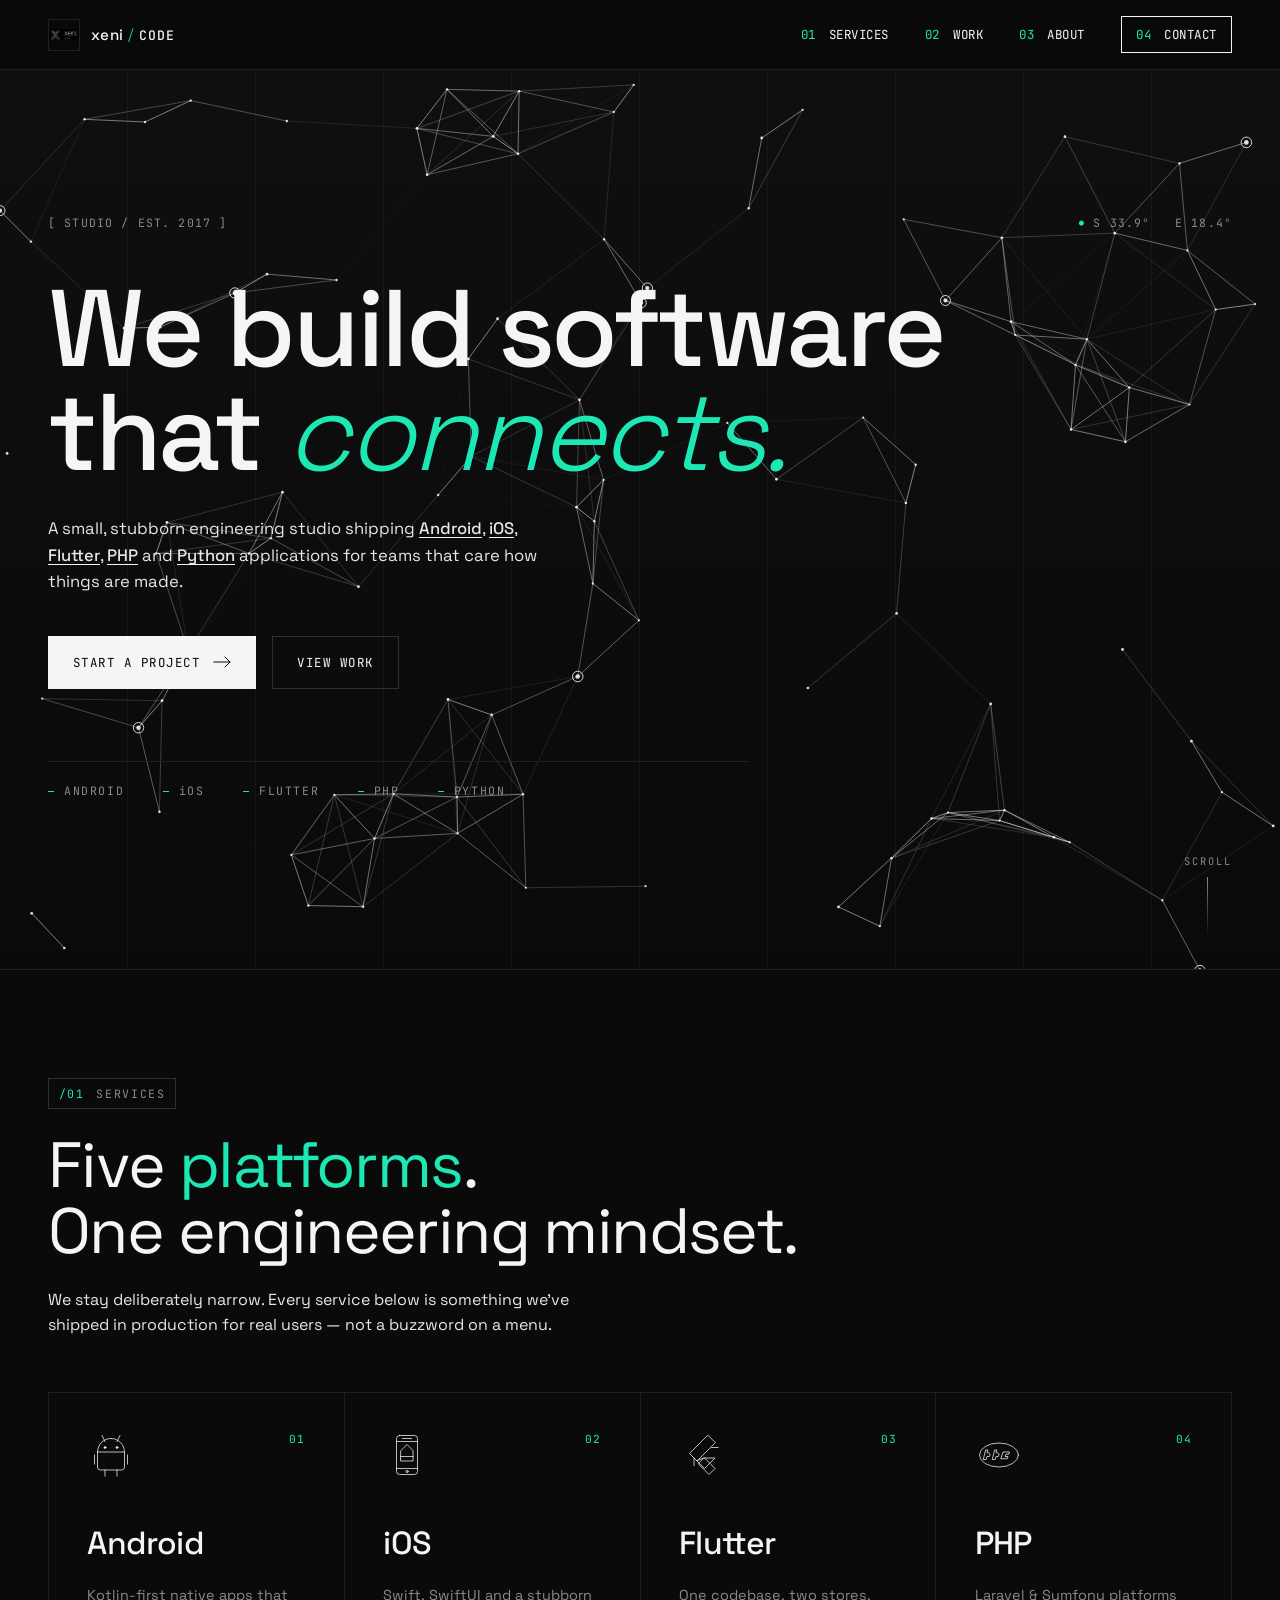
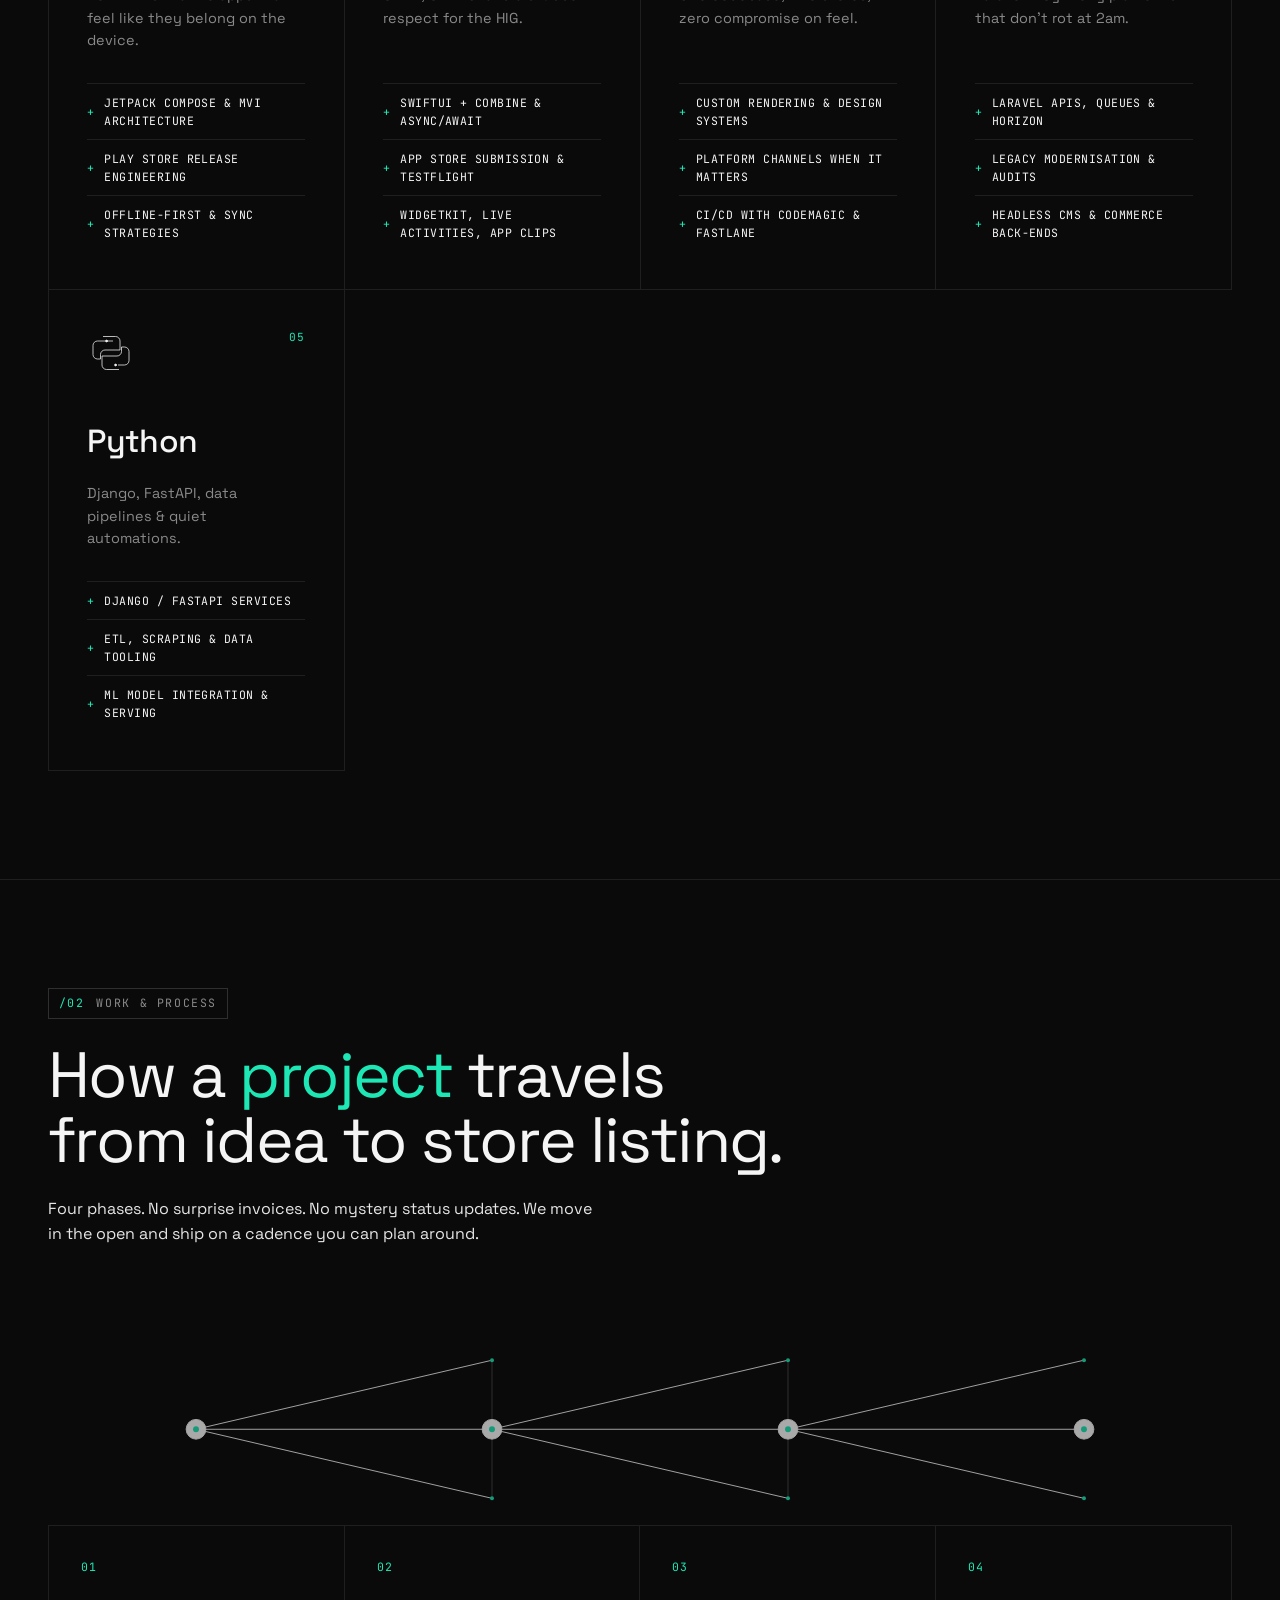
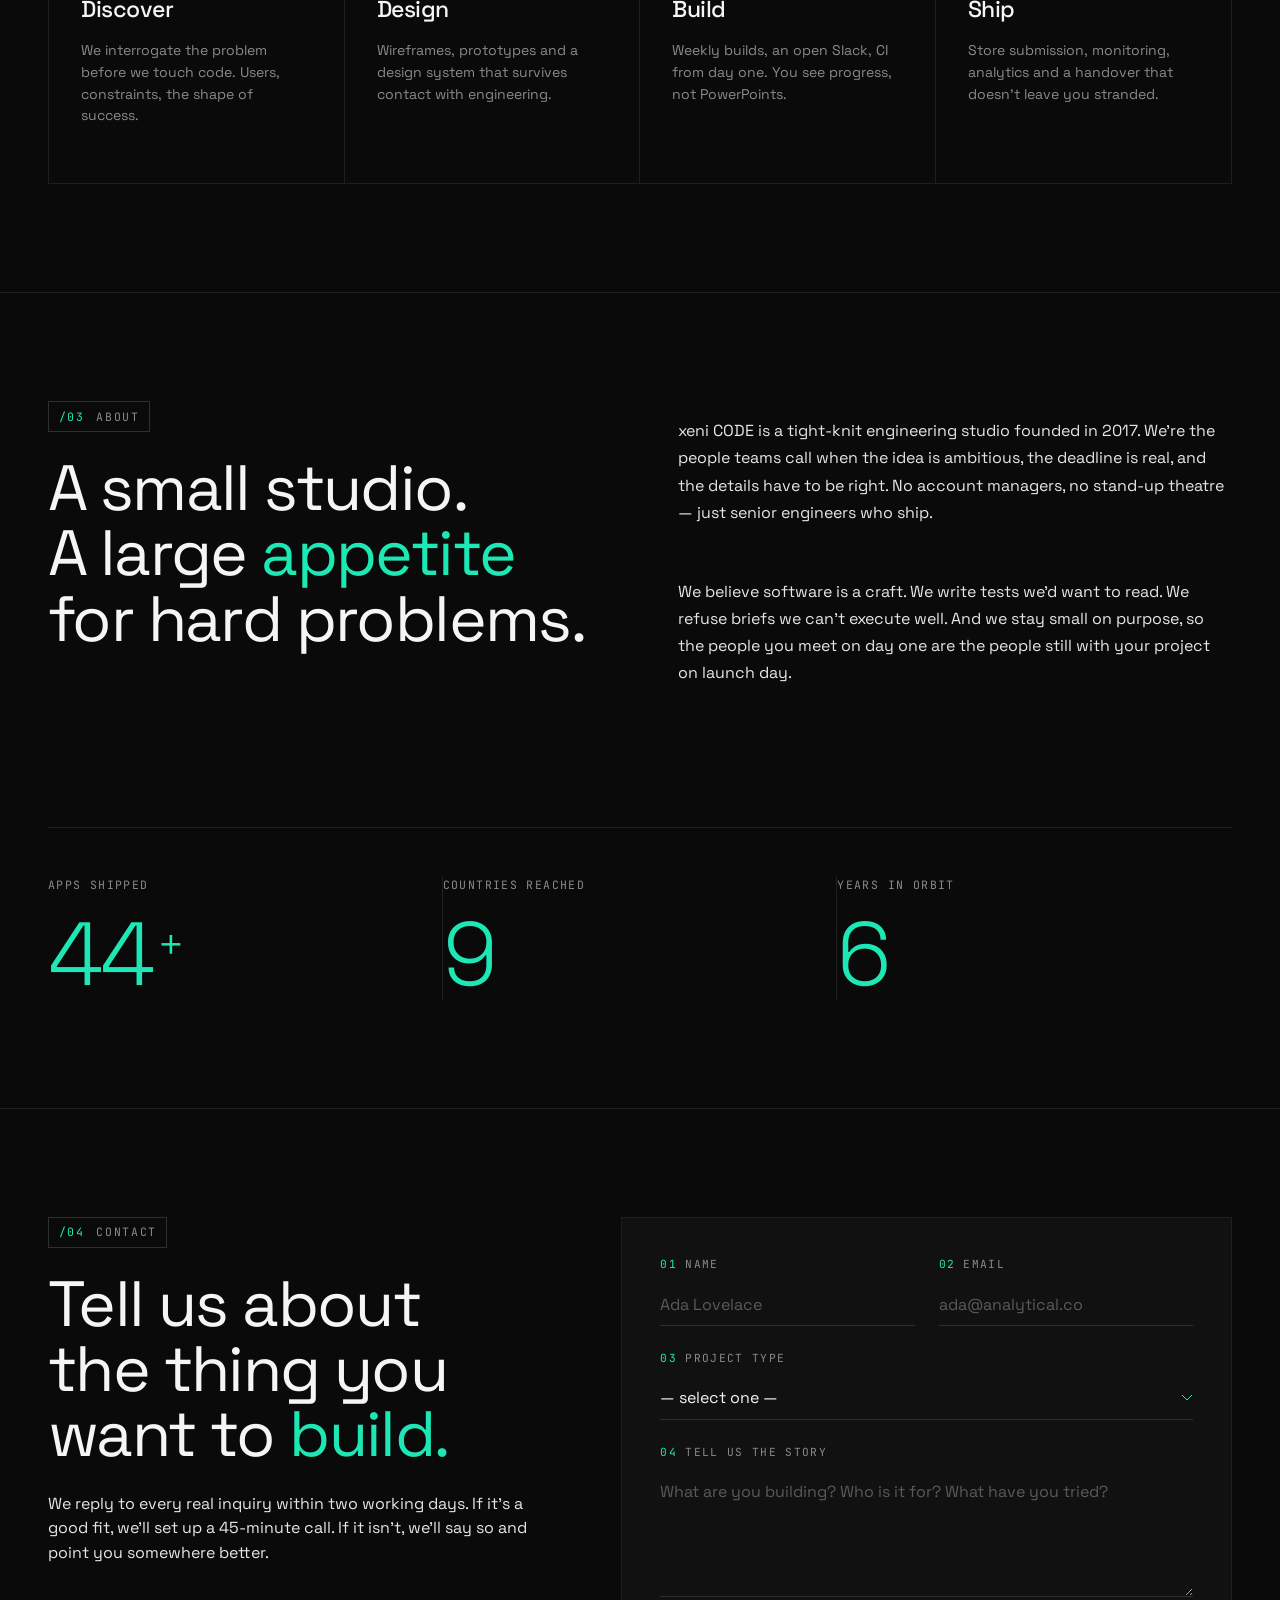
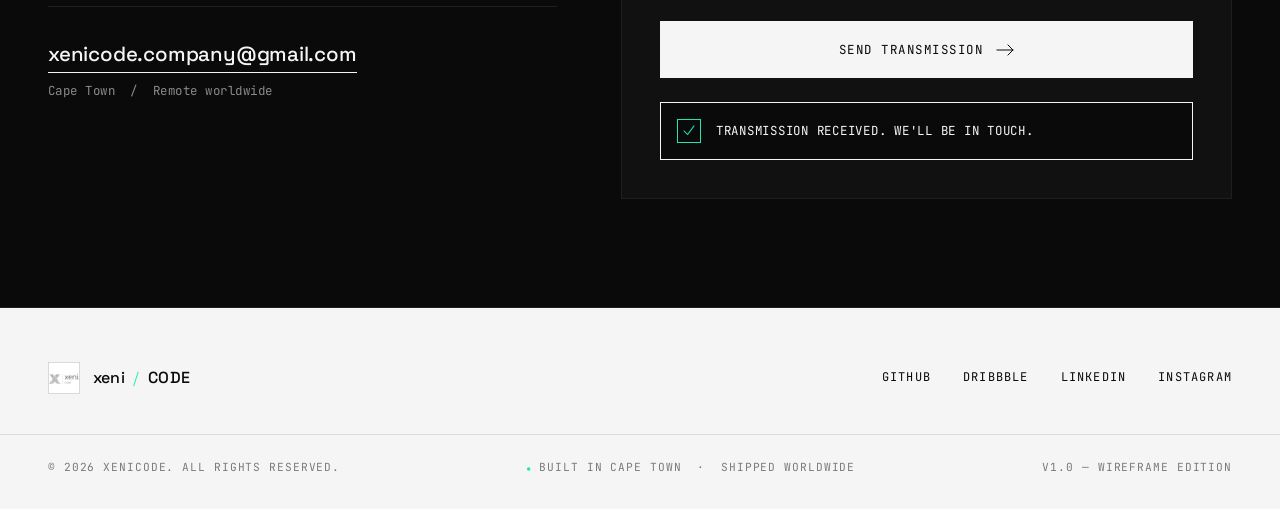
==== commit 5e401ce4: "more green text" ====
--- a/index.html
+++ b/index.html
@@ -112,7 +112,7 @@
           <span class="section__num">/01</span>
           <span>Services</span>
         </div>
-        <h2 class="section__title">Five platforms.<br />One engineering mindset.</h2>
+        <h2 class="section__title">Five <span class="accent">platforms</span>.<br />One engineering mindset.</h2>
         <p class="section__intro">
           We stay deliberately narrow. Every service below is something we've
           shipped in production for real users — not a buzzword on a menu.
@@ -241,7 +241,7 @@
           <span class="section__num">/02</span>
           <span>Work &amp; Process</span>
         </div>
-        <h2 class="section__title">How a project travels<br />from idea to store listing.</h2>
+        <h2 class="section__title">How a <span class="accent">project</span> travels<br />from idea to store listing.</h2>
         <p class="section__intro">
           Four phases. No surprise invoices. No mystery status updates.
           We move in the open and ship on a cadence you can plan around.
@@ -272,7 +272,7 @@
             <circle cx="750" cy="130" r="10" />
             <circle cx="1050" cy="130" r="10" />
           </g>
-          <g fill="currentColor">
+          <g fill="#1de8b5">
             <circle cx="150" cy="130" r="3" />
             <circle cx="450" cy="130" r="3" />
             <circle cx="750" cy="130" r="3" />
@@ -291,25 +291,21 @@
             <div class="process__num">01</div>
             <h3>Discover</h3>
             <p>We interrogate the problem before we touch code. Users, constraints, the shape of success.</p>
-            <span class="process__meta">1–2 wks</span>
           </li>
           <li class="process__step">
             <div class="process__num">02</div>
             <h3>Design</h3>
             <p>Wireframes, prototypes and a design system that survives contact with engineering.</p>
-            <span class="process__meta">2–4 wks</span>
           </li>
           <li class="process__step">
             <div class="process__num">03</div>
             <h3>Build</h3>
             <p>Weekly builds, an open Slack, CI from day one. You see progress, not PowerPoints.</p>
-            <span class="process__meta">6–16 wks</span>
           </li>
           <li class="process__step">
             <div class="process__num">04</div>
             <h3>Ship</h3>
             <p>Store submission, monitoring, analytics and a handover that doesn't leave you stranded.</p>
-            <span class="process__meta">ongoing</span>
           </li>
         </ol>
       </div>
@@ -323,7 +319,7 @@
             <span class="section__num">/03</span>
             <span>About</span>
           </div>
-          <h2 class="section__title">A small studio.<br />A large appetite for hard problems.</h2>
+          <h2 class="section__title">A small studio.<br />A large <span class="accent">appetite</span> for hard problems.</h2>
         </header>
 
         <div class="about__copy reveal">
@@ -366,7 +362,7 @@
             <span class="section__num">/04</span>
             <span>Contact</span>
           </div>
-          <h2 class="section__title">Tell us about<br />the thing you want to build.</h2>
+          <h2 class="section__title">Tell us about<br />the thing you want to <span class="accent">build.</span></h2>
           <p class="section__intro">
             We reply to every real inquiry within two working days. If it's a
             good fit, we'll set up a 45-minute call. If it isn't, we'll say so
@@ -423,7 +419,7 @@
             <span class="form__success-tick" aria-hidden="true">
               <svg viewBox="0 0 20 20" fill="none"><path d="M3 10l5 5 9-12" stroke="currentColor" stroke-width="1.5" stroke-linecap="square"/></svg>
             </span>
-            Transmission received. We'll be in touch within two working days.
+            Transmission received. We'll be in touch.
           </p>
         </form>
       </div>
@@ -447,7 +443,7 @@
     </div>
 
     <div class="footer__bottom">
-      <span>&copy; <span id="year">2026</span> xeni CODE. All rights reserved.</span>
+      <span>&copy; <span id="year">2026</span> XENICODE. All rights reserved.</span>
       <span class="footer__mono">BUILT IN CAPE TOWN &nbsp;·&nbsp; SHIPPED WORLDWIDE</span>
       <span>v1.0 — wireframe edition</span>
     </div>
--- a/styles.css
+++ b/styles.css
@@ -109,7 +109,7 @@
   align-items: baseline;
 }
 .nav__wordmark-sep {
-  color: var(--muted-2);
+  color: var(--accent);
   font-weight: 300;
   transform: translateY(-1px);
 }
@@ -134,7 +134,7 @@
   transition: color .25s var(--ease);
 }
 .nav__num {
-  color: var(--muted-2);
+  color: var(--accent);
   margin-right: .35rem;
   font-weight: 400;
 }
@@ -322,16 +322,8 @@
   font-style: italic;
   font-weight: 300;
   font-family: "Space Grotesk", serif;
-  position: relative;
   padding-right: .08em;
-}
-.hero__title em::after {
-  content: "";
-  position: absolute;
-  right: -.1em; bottom: .15em;
-  width: .12em; height: .12em;
-  background: var(--accent);
-  border-radius: 50%;
+  color: var(--accent);
 }
 
 .hero__sub {
@@ -383,7 +375,7 @@
   position: absolute;
   left: 0; top: 50%;
   width: 6px; height: 1px;
-  background: var(--ink);
+  background: var(--accent);
 }
 
 .hero__scroll {
@@ -414,7 +406,7 @@
   left: 0;
   width: 1px;
   height: 30px;
-  background: var(--ink);
+  background: var(--accent);
   animation: drip 2.4s infinite var(--ease);
 }
 @keyframes drip {
@@ -444,6 +436,7 @@
   border: var(--hairline) solid var(--rule-strong);
 }
 .section__num { color: var(--accent); }
+.accent { color: var(--accent); }
 .section__title {
   font-family: var(--font-sans);
   font-weight: 400;
@@ -513,7 +506,7 @@
 .card__num {
   font-family: var(--font-mono);
   font-size: .7rem;
-  color: var(--muted-2);
+  color: var(--accent);
   letter-spacing: .1em;
 }
 .card__title {
@@ -654,6 +647,7 @@
   letter-spacing: -0.04em;
   display: flex;
   align-items: flex-start;
+  color: var(--accent);
 }
 .stat__plus {
   font-size: .5em;
@@ -737,7 +731,7 @@
   display: flex;
   gap: .5rem;
 }
-.field__num { color: var(--muted-2); }
+.field__num { color: var(--accent); }
 .field input,
 .field textarea,
 .select select {
@@ -781,6 +775,7 @@
   height: 8px;
   pointer-events: none;
   transform: translateY(-50%);
+  color: var(--accent);
 }
 .form__success {
   margin: 0;
@@ -800,7 +795,8 @@
   width: 24px; height: 24px;
   display: grid;
   place-items: center;
-  border: var(--hairline) solid var(--ink);
+  border: var(--hairline) solid var(--accent);
+  color: var(--accent);
 }
 .form__success-tick svg { width: 14px; height: 14px; }
 @keyframes slidein {
@@ -841,7 +837,7 @@
   letter-spacing: .02em;
 }
 .footer__wordmark em {
-  color: var(--muted-2);
+  color: var(--accent);
   font-style: normal;
   font-weight: 300;
   padding: 0 .25rem;
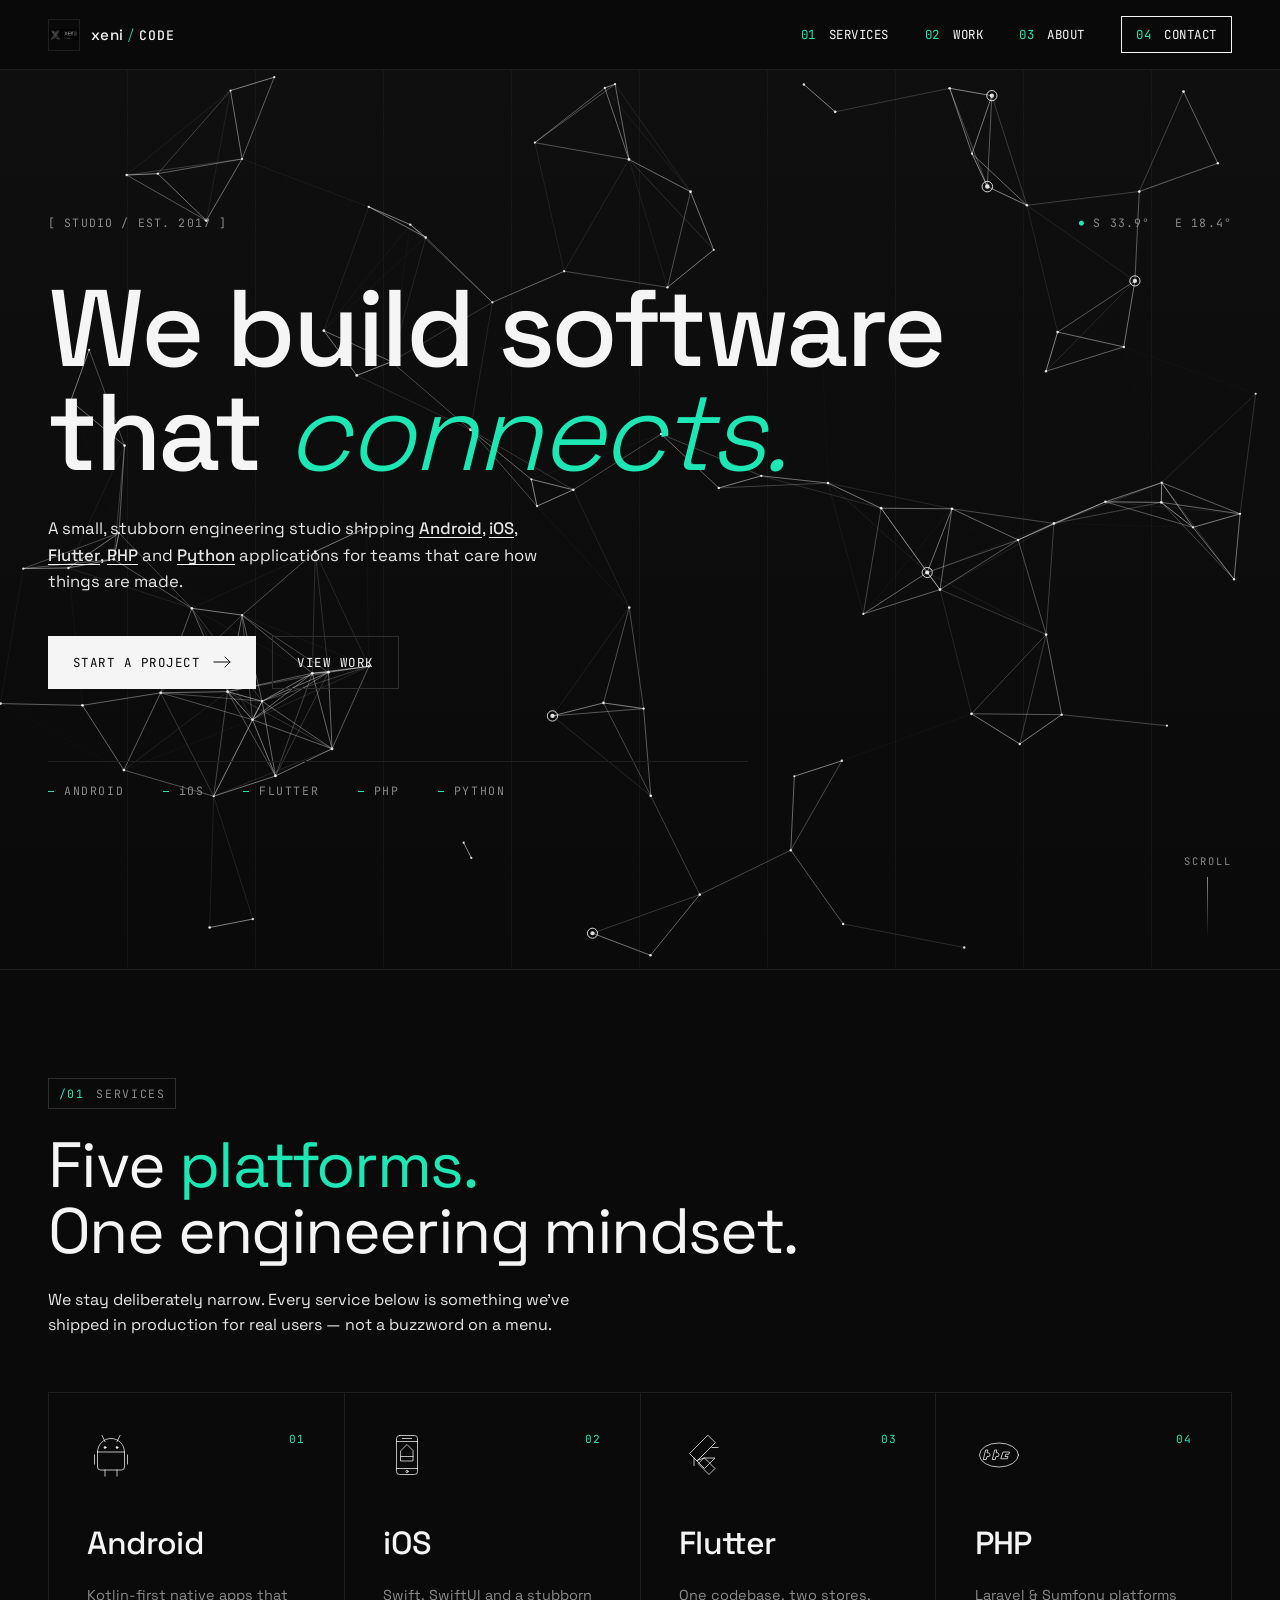
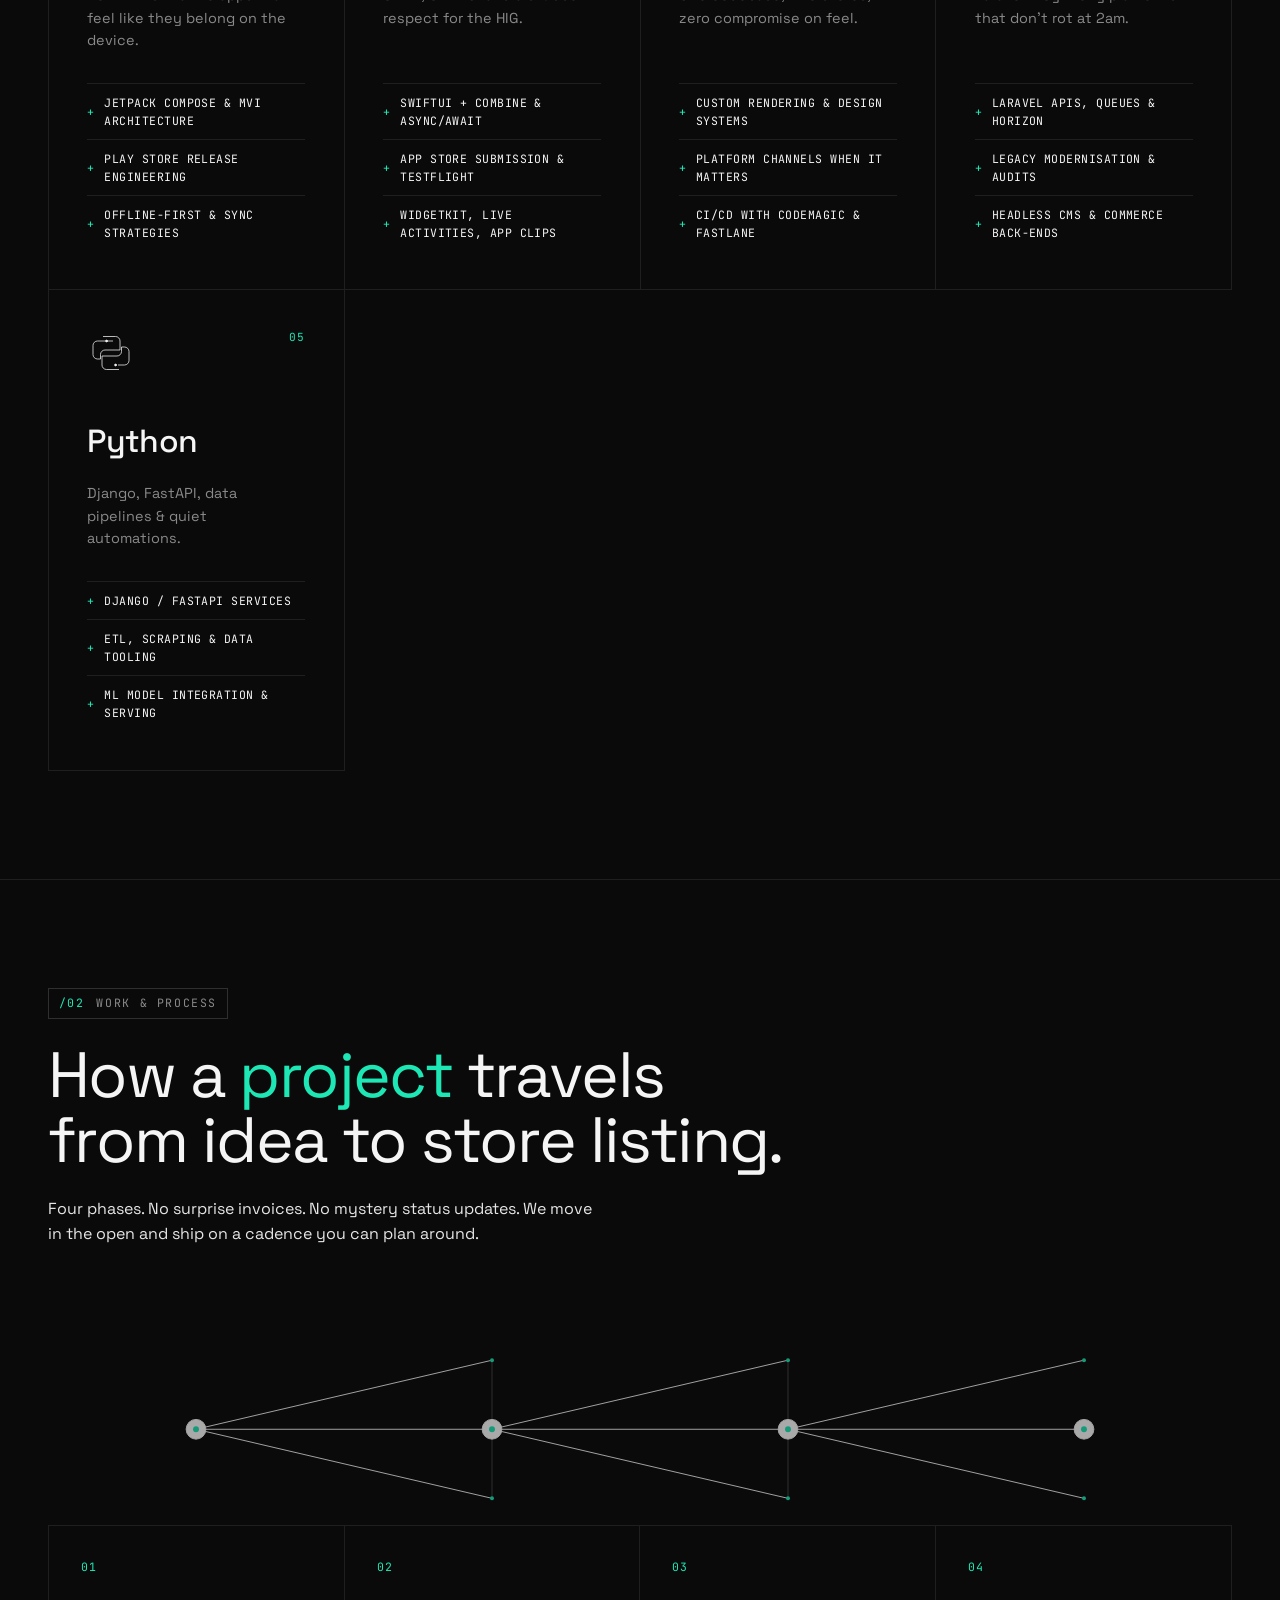
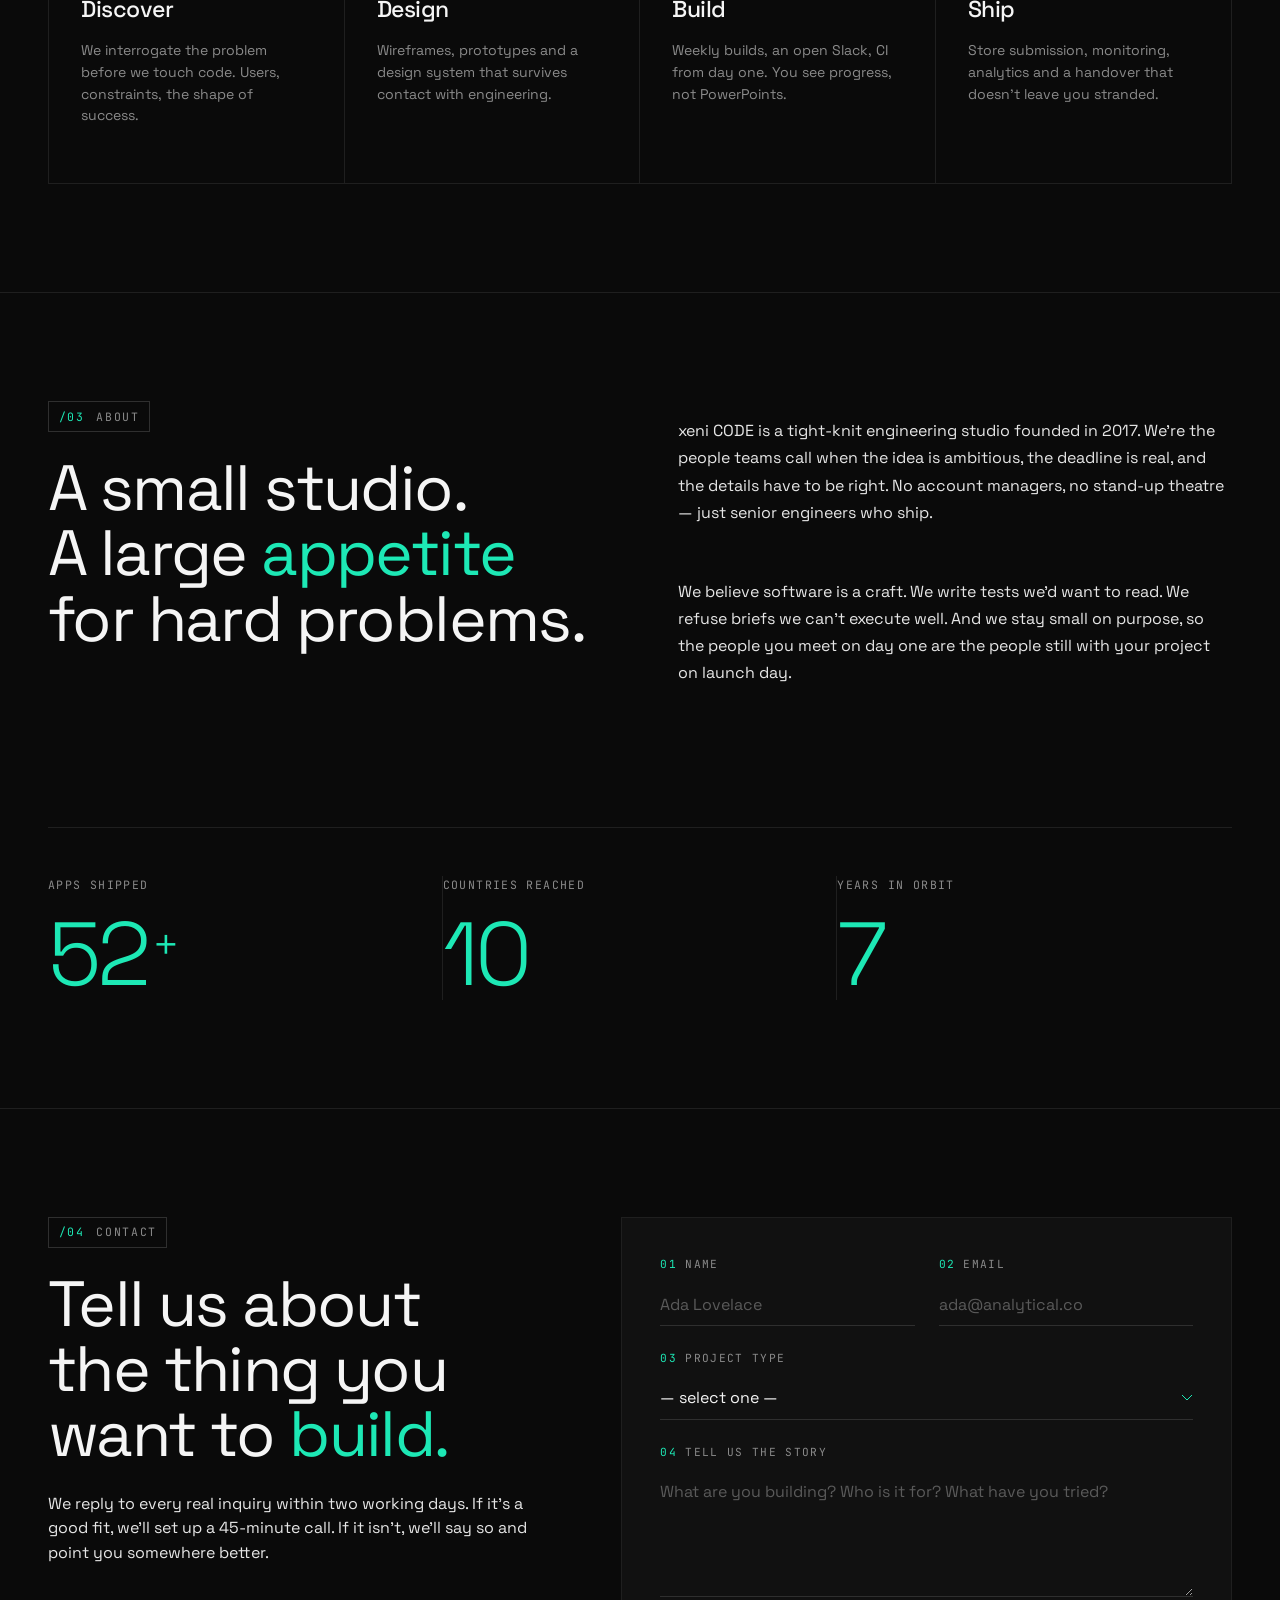
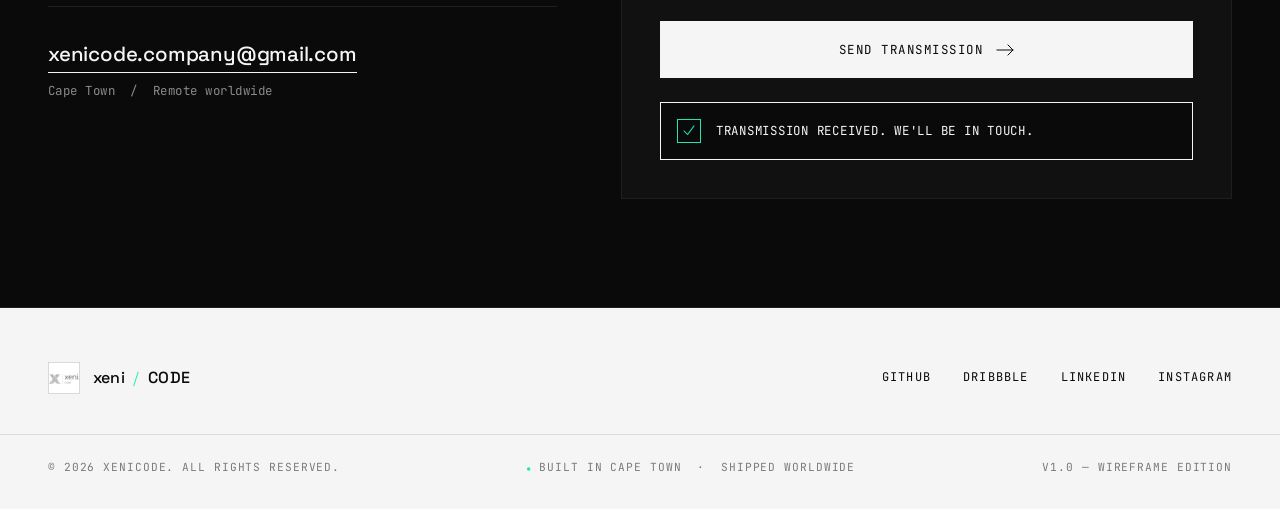
==== commit 85ca2ac7: "ui update" ====
--- a/index.html
+++ b/index.html
@@ -112,7 +112,7 @@
           <span class="section__num">/01</span>
           <span>Services</span>
         </div>
-        <h2 class="section__title">Five <span class="accent">platforms</span>.<br />One engineering mindset.</h2>
+        <h2 class="section__title">Five <span class="accent">platforms.</span><br />One engineering mindset.</h2>
         <p class="section__intro">
           We stay deliberately narrow. Every service below is something we've
           shipped in production for real users — not a buzzword on a menu.
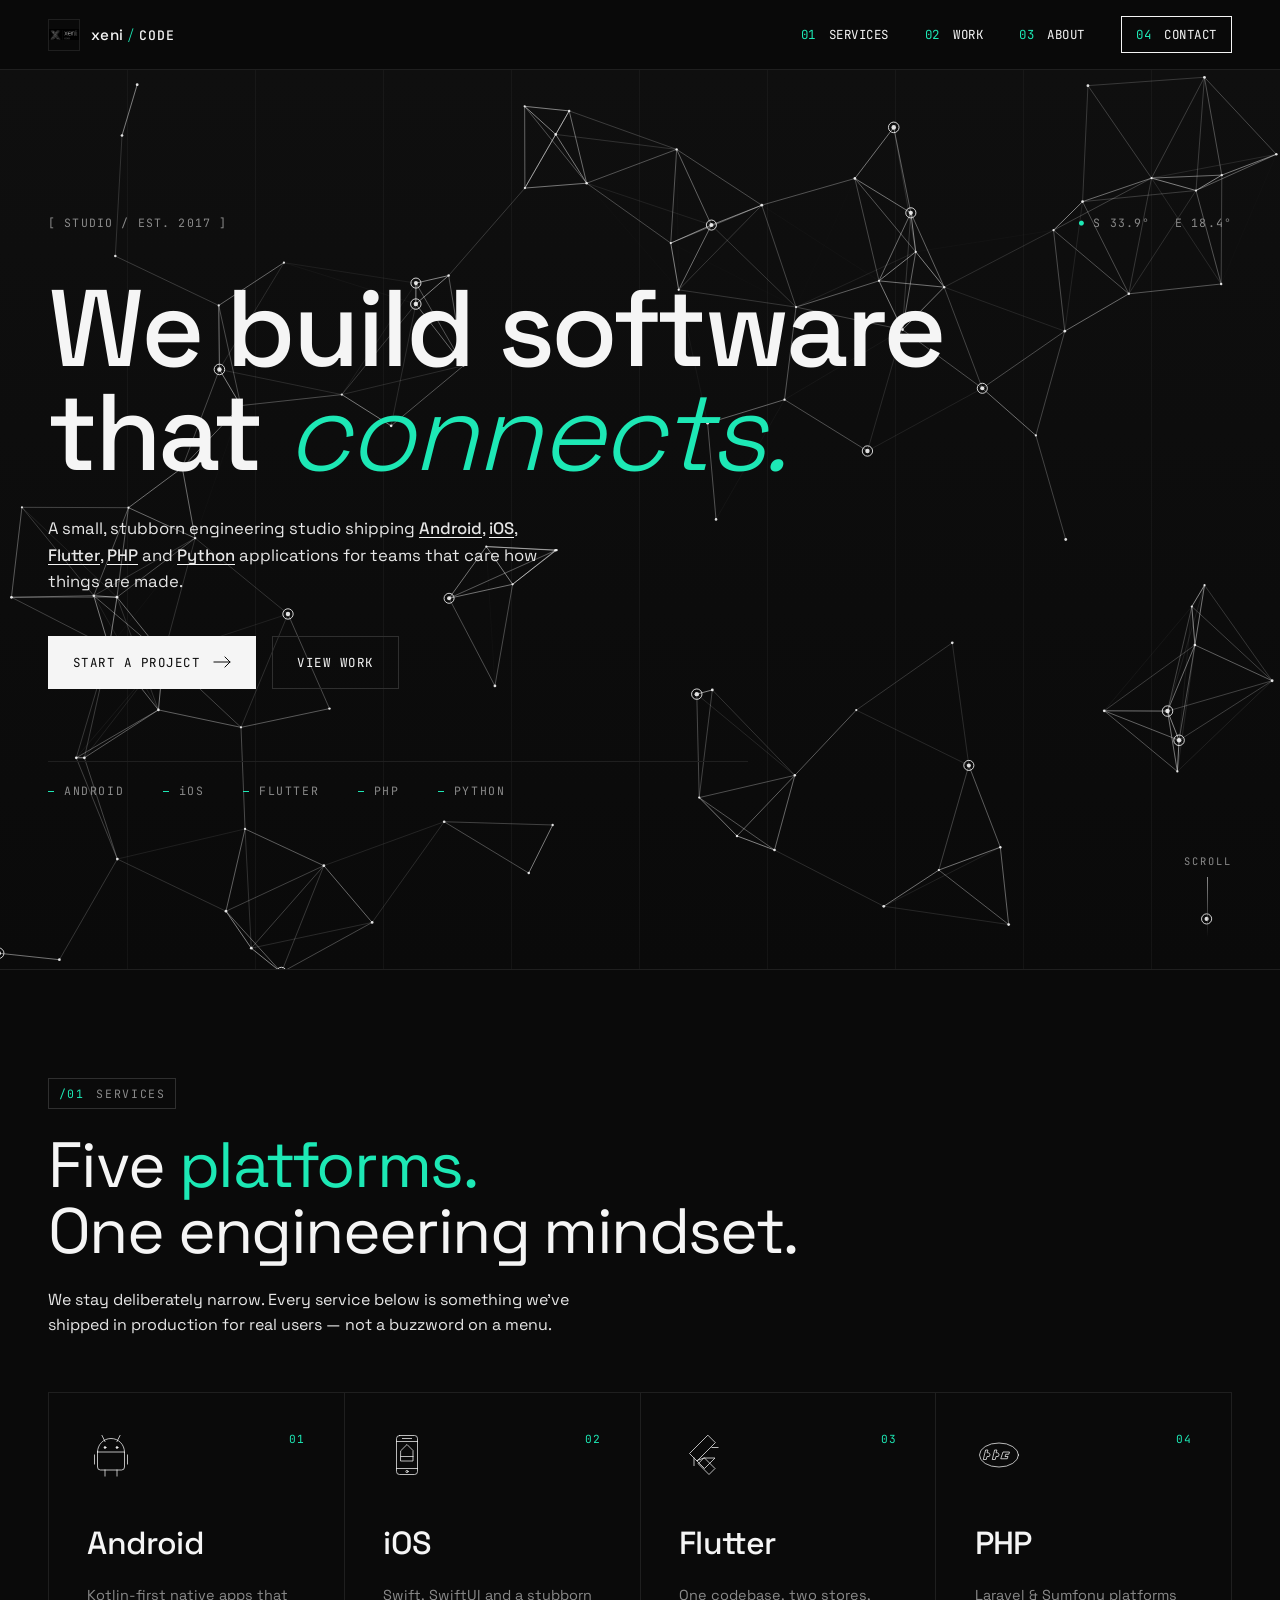
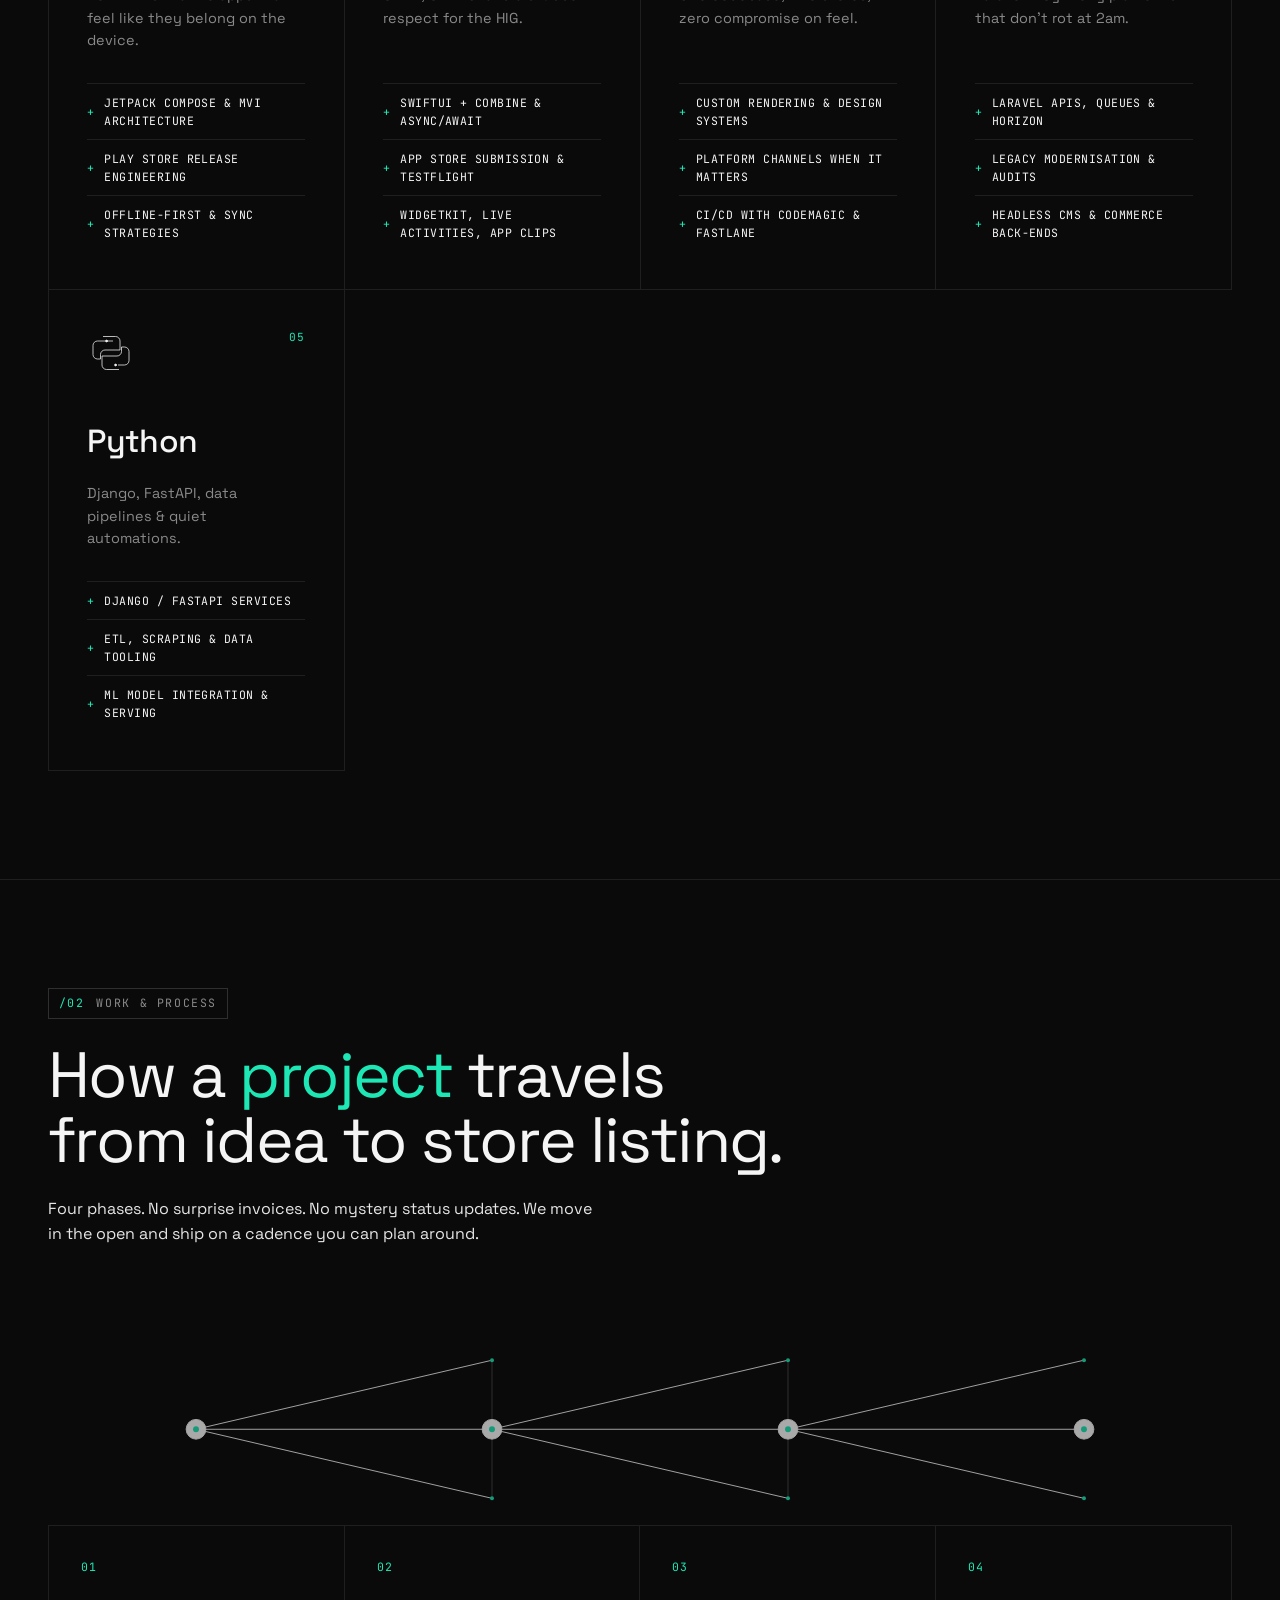
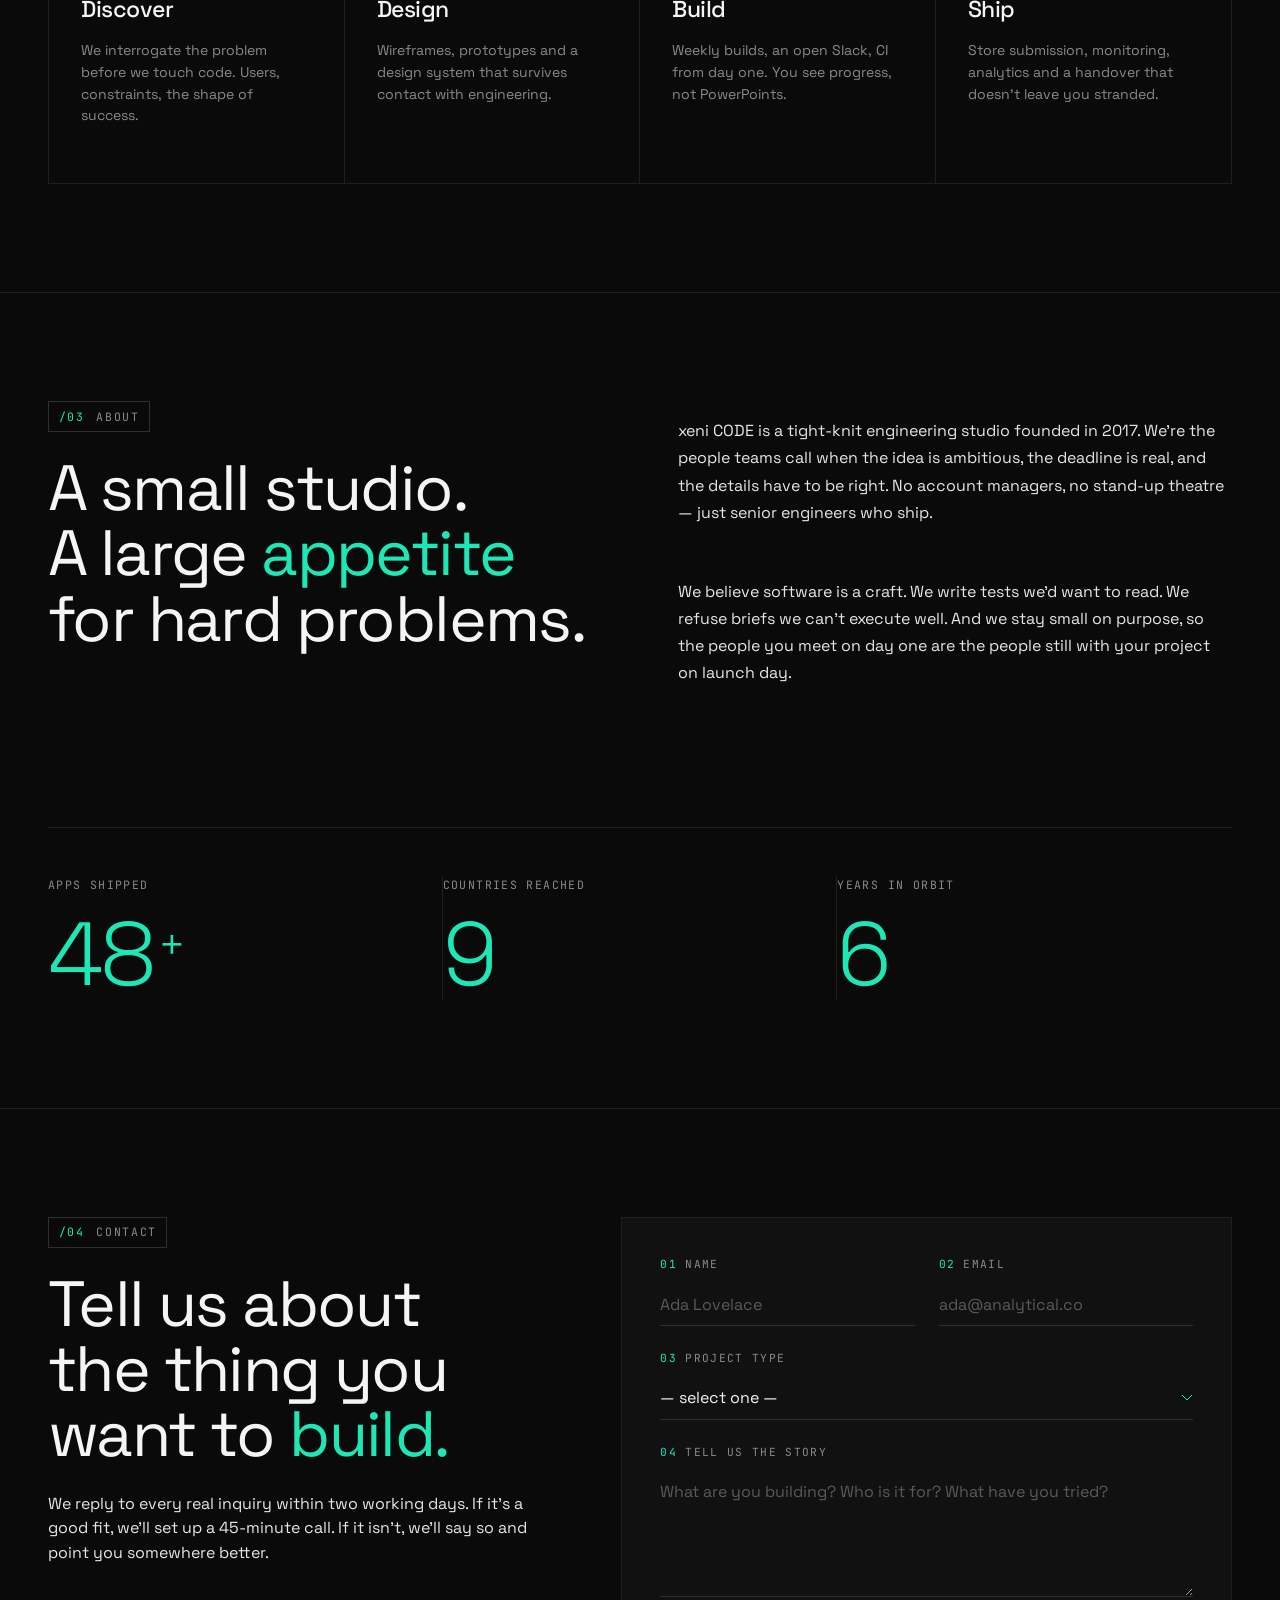
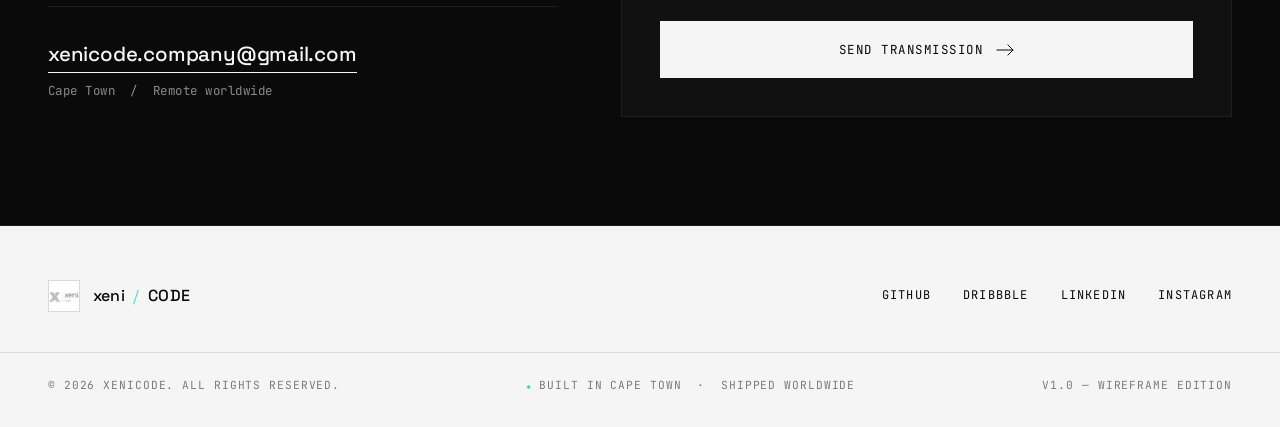
==== commit f752bf71: "fix email send form" ====
--- a/index.html
+++ b/index.html
@@ -375,7 +375,34 @@
           </div>
         </header>
 
+        <!--
+          CONTACT FORM — submission delivery
+          ----------------------------------
+          This is a static GitHub Pages site (no backend), so we relay
+          submissions through Web3Forms (https://web3forms.com).
+
+          How it works:
+            1. The submit handler in script.js POSTs the form fields as
+               JSON to https://api.web3forms.com/submit, including the
+               public access_key tied to xenicode.company@gmail.com.
+            2. Web3Forms forwards the message to that inbox. The visitor's
+               address is set as Reply-To, so hitting reply just works.
+            3. On success we reveal #form-success; on failure #form-error.
+
+          Notes:
+            - The access_key is intentionally public — it only authorises
+              delivery to the inbox it was issued for, not account access.
+            - The hidden `botcheck` checkbox below is a honeypot: real users
+              never see it, bots tick everything, and filled submissions are
+              dropped client-side before the request goes out.
+            - Free tier is 250 submissions/month. Manage the key at
+              https://web3forms.com/dashboard if it ever needs rotating.
+            - Dashboard login: sign in at https://web3forms.com/login
+              using "Continue with Google" and pick xenicode.company@gmail.com
+              (the same Google account the access key is bound to).
+        -->
         <form class="form reveal" id="contact-form" novalidate>
+          <input type="checkbox" name="botcheck" tabindex="-1" autocomplete="off" style="position:absolute;left:-9999px;" aria-hidden="true" />
           <div class="form__row">
             <label class="field">
               <span class="field__label"><span class="field__num">01</span> Name</span>
@@ -421,6 +448,13 @@
             </span>
             Transmission received. We'll be in touch.
           </p>
+
+          <p class="form__success form__error" id="form-error" hidden>
+            <span class="form__success-tick form__error-mark" aria-hidden="true">
+              <svg viewBox="0 0 20 20" fill="none"><path d="M5 5l10 10M15 5L5 15" stroke="currentColor" stroke-width="1.5" stroke-linecap="square"/></svg>
+            </span>
+            Transmission failed. Please email xenicode.company@gmail.com directly.
+          </p>
         </form>
       </div>
     </section>
--- a/styles.css
+++ b/styles.css
@@ -238,6 +238,15 @@
 .btn--ghost { border-color: var(--rule-strong); }
 .btn--ghost:hover { border-color: var(--ink); }
 .btn--block { width: 100%; justify-content: center; padding: 1.1rem; }
+.btn.is-loading {
+  pointer-events: none;
+  animation: btn-pulse 1.1s ease-in-out infinite;
+}
+.btn.is-loading svg { display: none; }
+@keyframes btn-pulse {
+  0%, 100% { opacity: 1; }
+  50%      { opacity: .5; }
+}
 
 /* =============== HERO =============== */
 .hero {
@@ -791,6 +800,9 @@
   gap: .9rem;
   animation: slidein .5s var(--ease-out);
 }
+.form__success[hidden] { display: none; }
+.form__error { border-color: var(--rule-strong); color: var(--muted); }
+.form__error-mark { border-color: var(--muted); color: var(--muted); }
 .form__success-tick {
   width: 24px; height: 24px;
   display: grid;
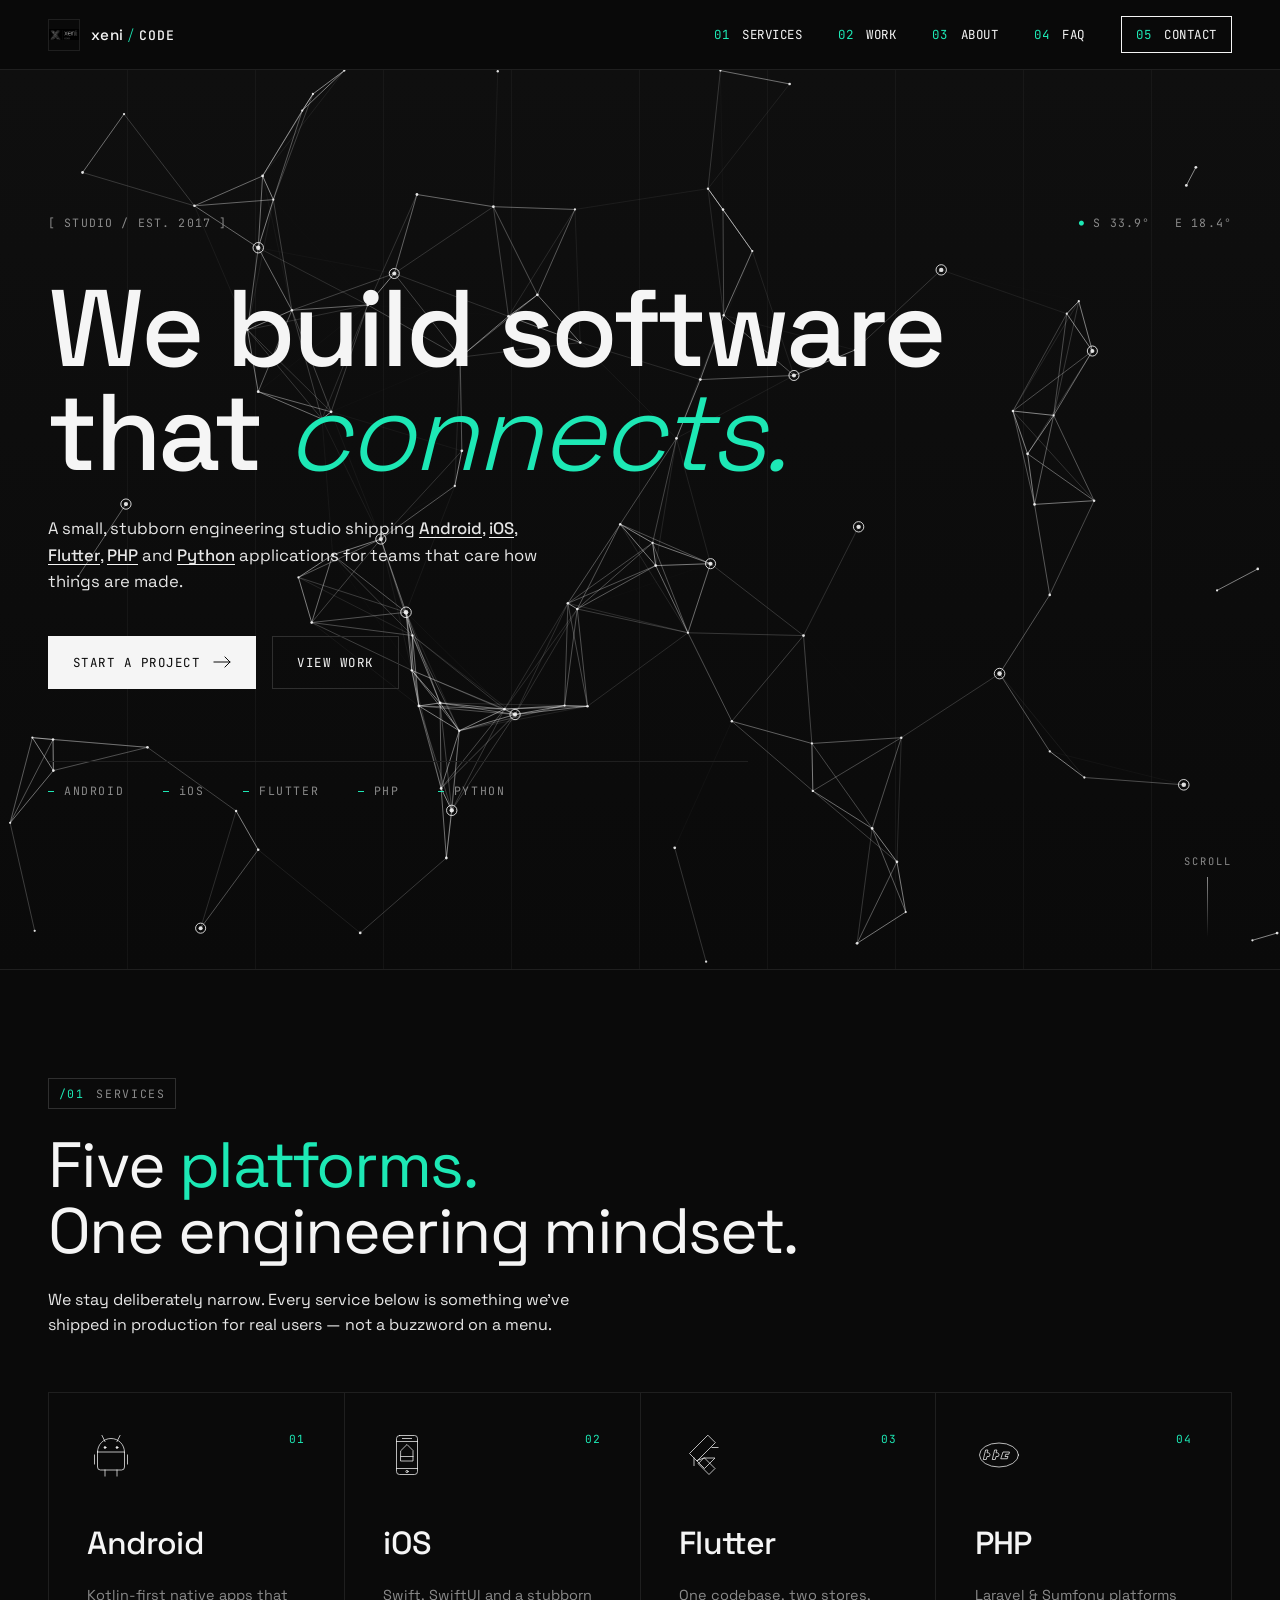
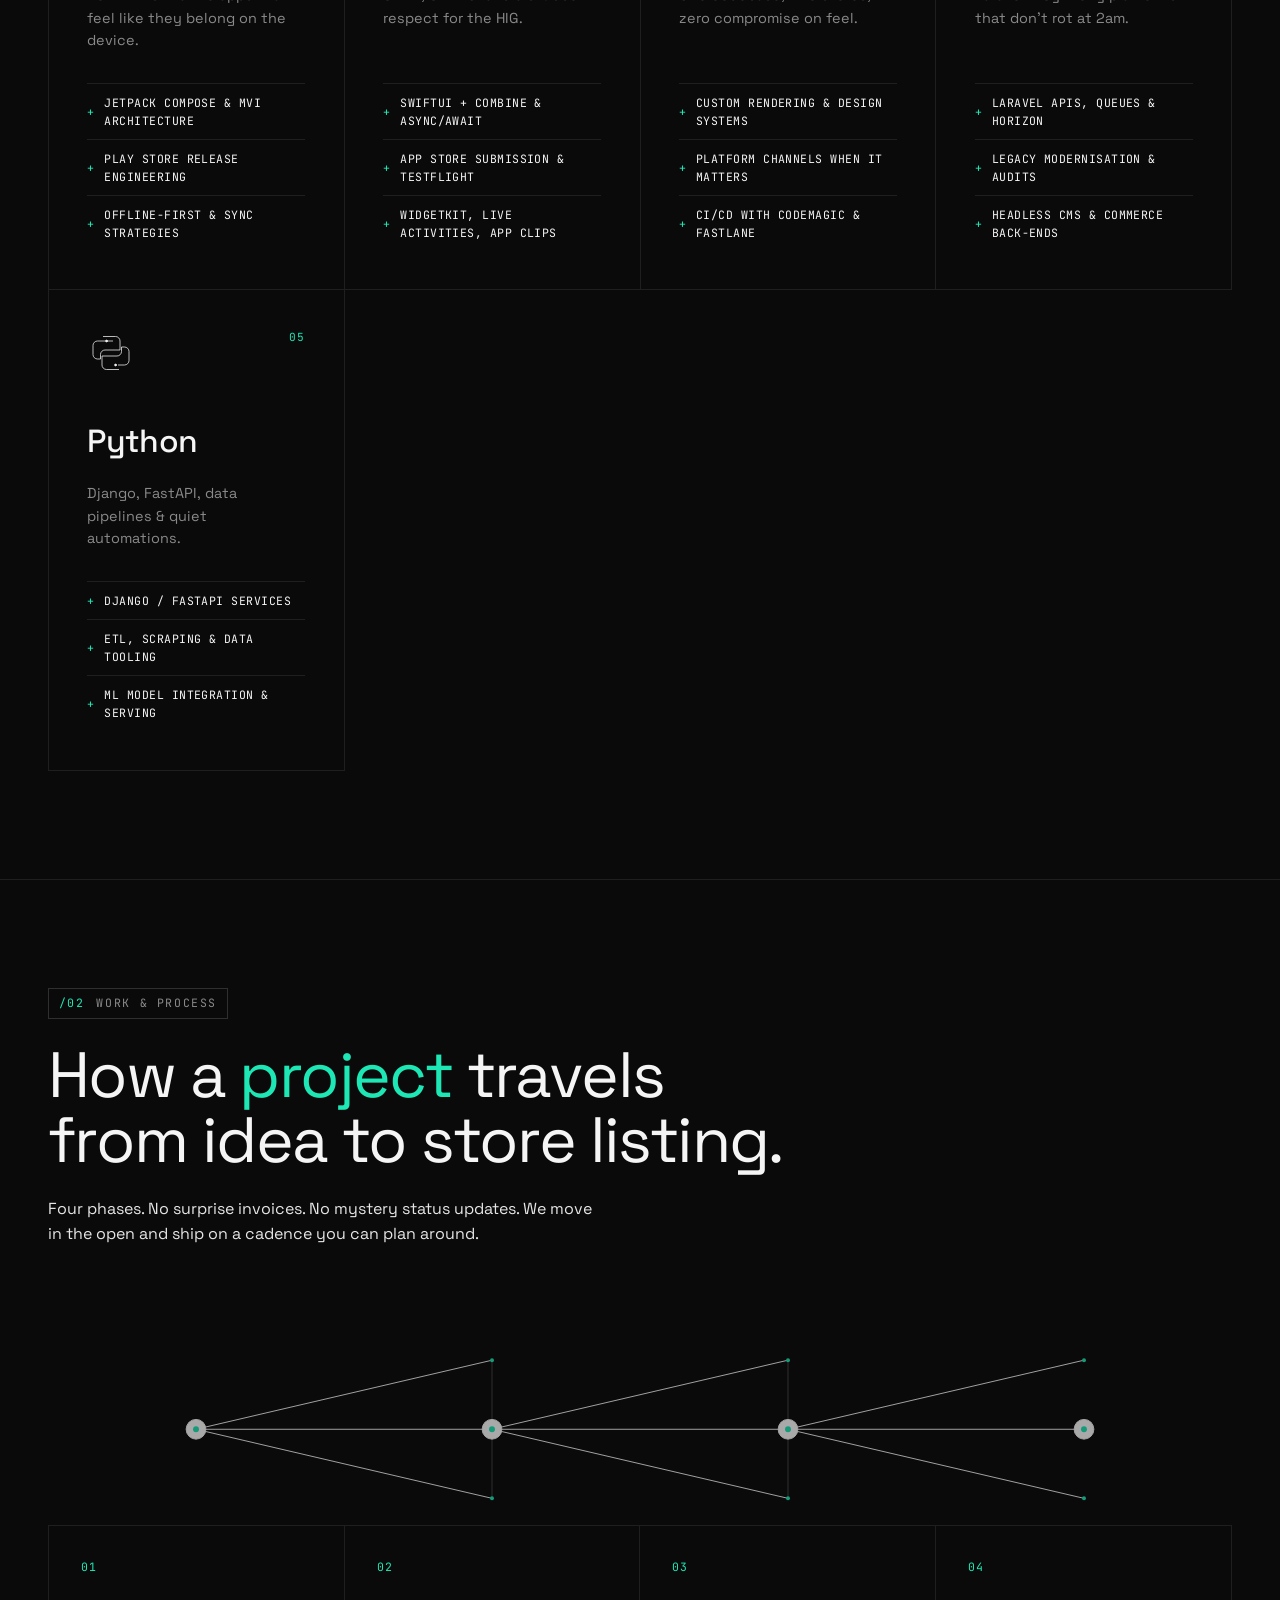
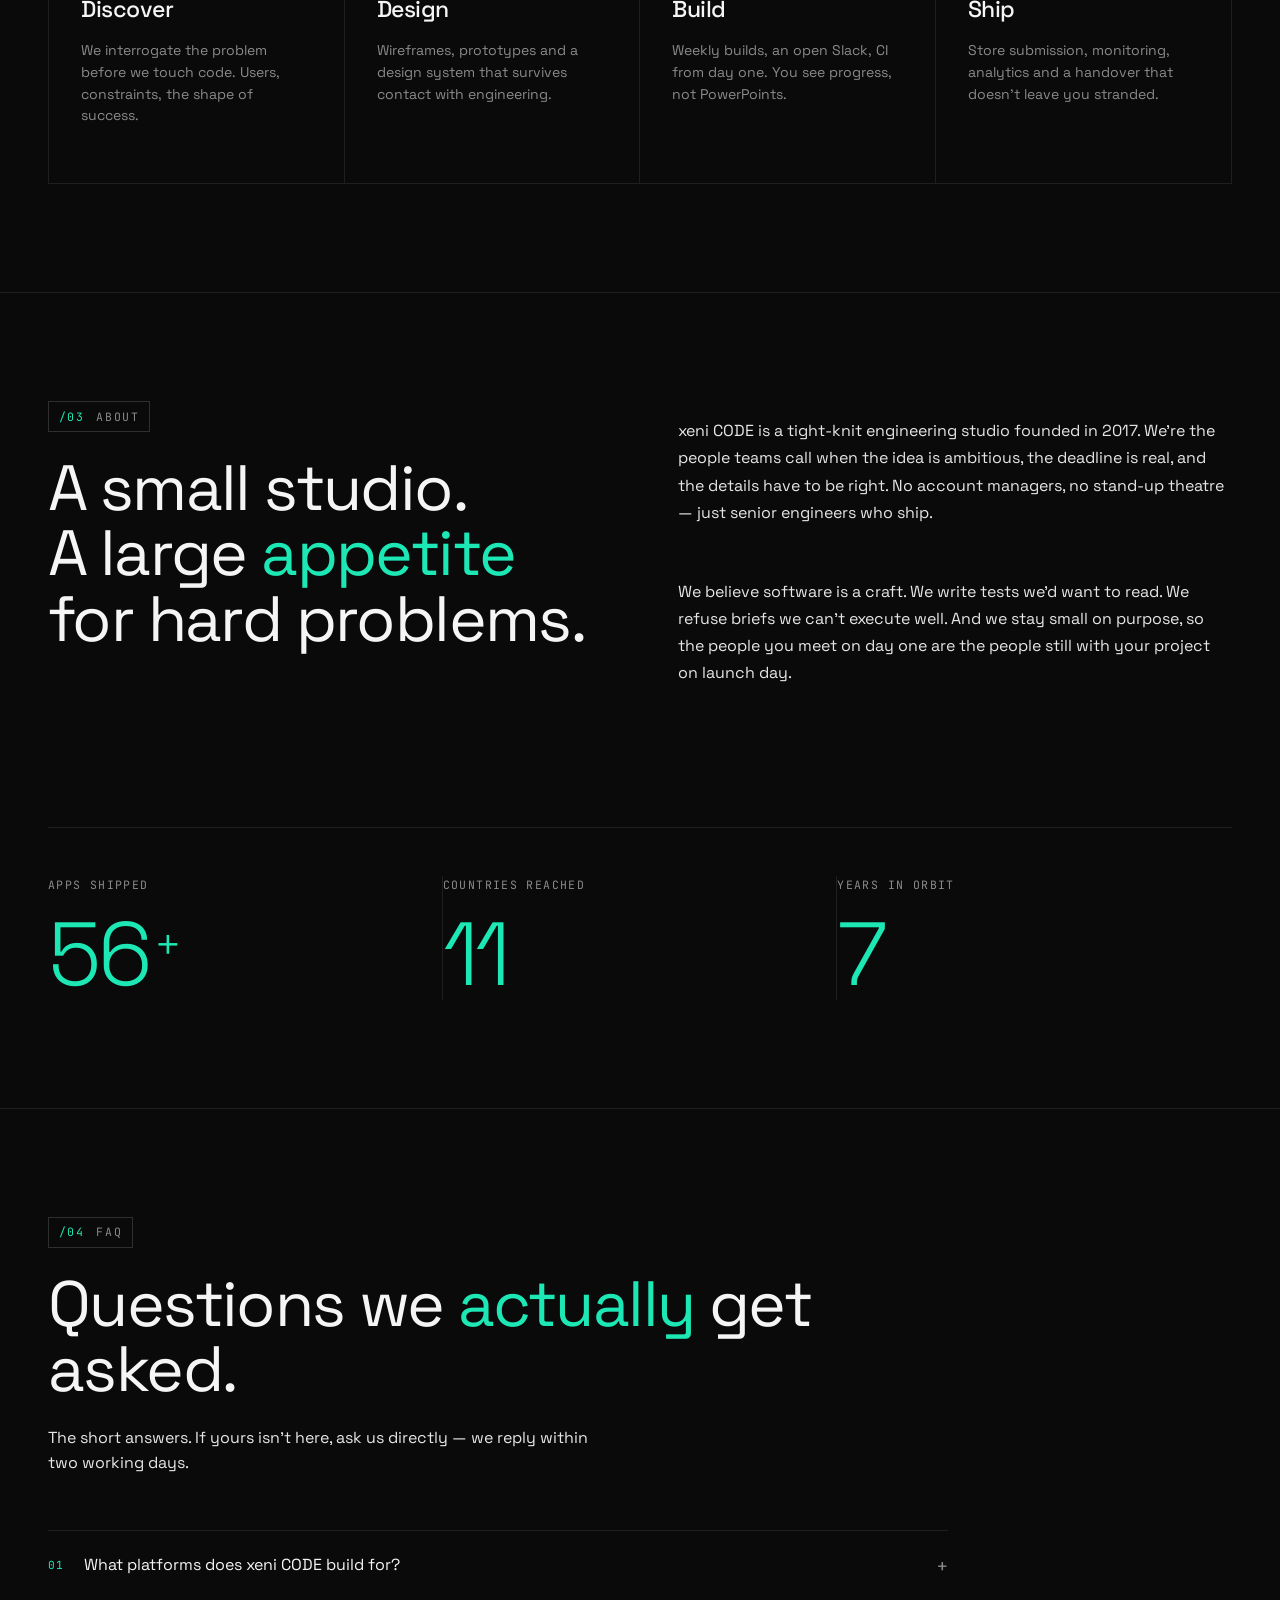
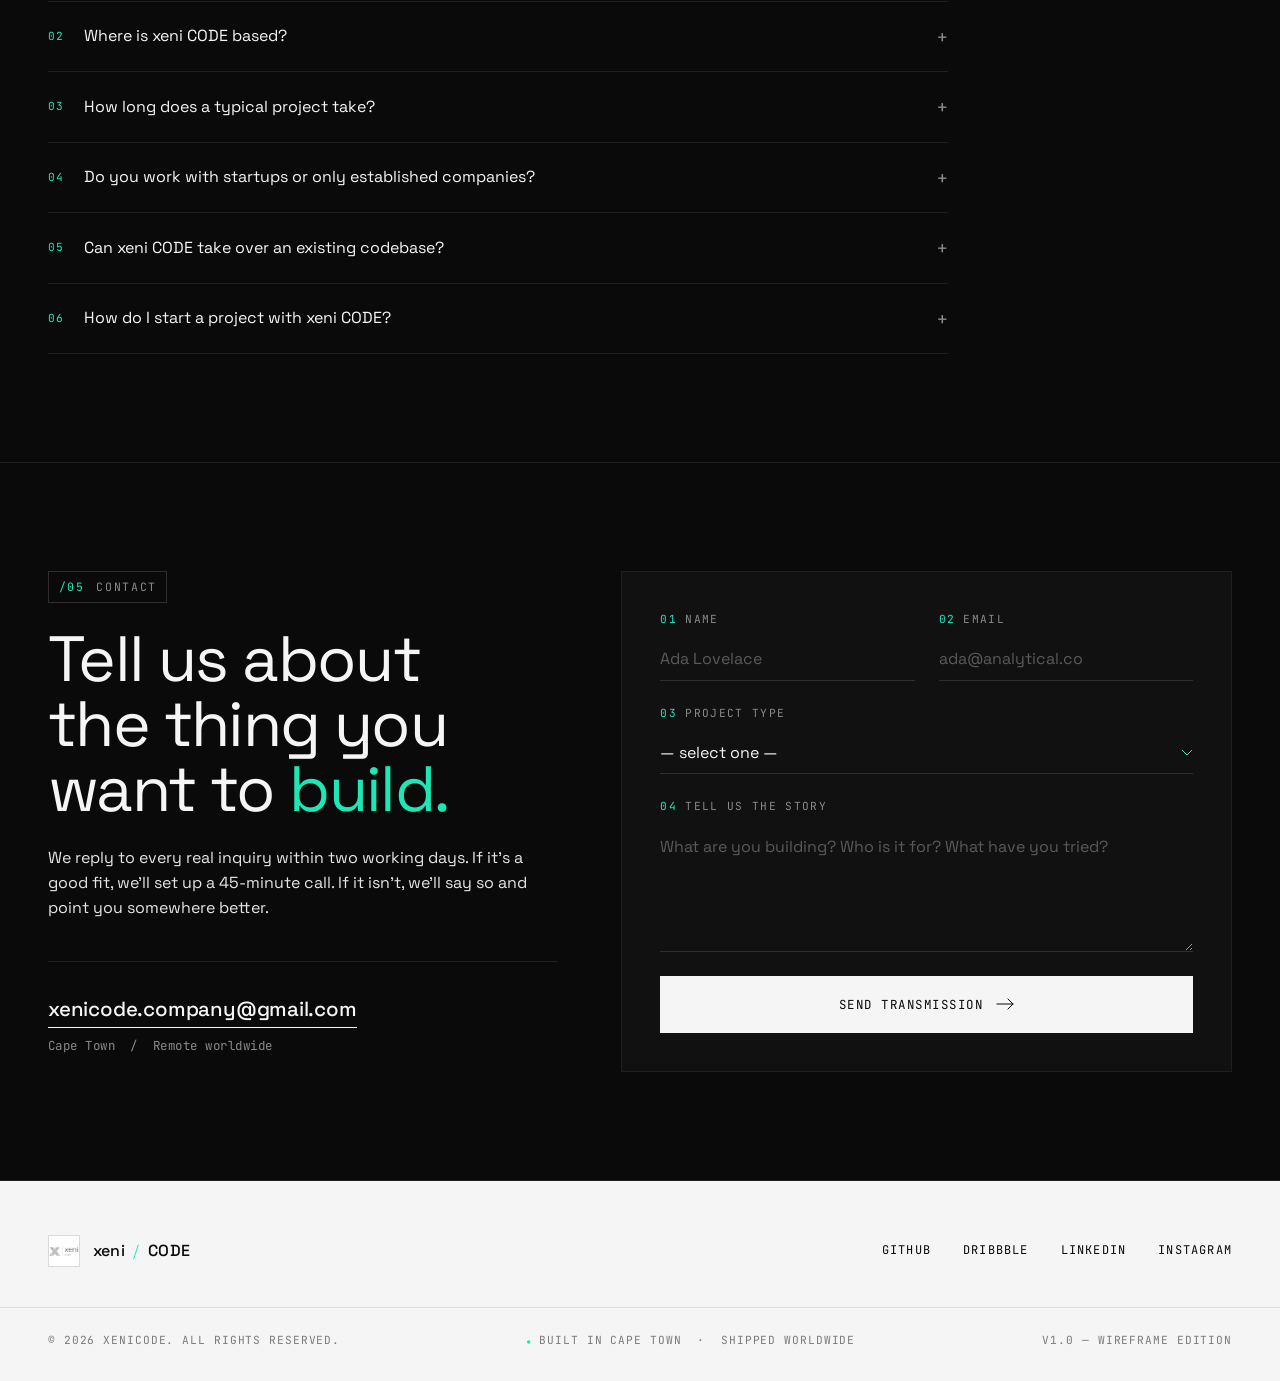
==== commit a7df7fab: "several seo improvements" ====
--- a/index.html
+++ b/index.html
@@ -3,16 +3,158 @@
 <head>
   <meta charset="utf-8" />
   <meta name="viewport" content="width=device-width, initial-scale=1" />
-  <title>xeni CODE — software that connects</title>
-  <meta name="description" content="xeni CODE is a software studio building Android, iOS, Flutter, PHP and Python applications. Minimalist engineering. Opinionated design. Shipped work." />
+
+  <title>xeni CODE — Android, iOS, Flutter, PHP & Python Studio in Cape Town</title>
+  <meta name="description" content="xeni CODE is a Cape Town software studio building Android, iOS, Flutter, PHP and Python applications. Senior engineers, shipped work, founded 2017." />
+  <meta name="keywords" content="software studio Cape Town, Android development, iOS development, Flutter agency, Laravel developer, Django developer, mobile app development South Africa" />
+  <meta name="author" content="xeni CODE" />
+  <meta name="robots" content="index, follow, max-image-preview:large, max-snippet:-1" />
   <meta name="theme-color" content="#0a0a0a" />
+
+  <link rel="canonical" href="https://xenicode.app/" />
   <link rel="icon" href="assets/logo-dark.png" />
+  <link rel="apple-touch-icon" href="assets/logo-dark.png" />
+
+  <!-- Open Graph -->
+  <meta property="og:type" content="website" />
+  <meta property="og:site_name" content="xeni CODE" />
+  <meta property="og:url" content="https://xenicode.app/" />
+  <meta property="og:title" content="xeni CODE — Android, iOS, Flutter, PHP & Python Studio" />
+  <meta property="og:description" content="A Cape Town software studio shipping Android, iOS, Flutter, PHP and Python applications for teams that care how things are made." />
+  <meta property="og:image" content="https://xenicode.app/assets/og-card.png" />
+  <meta property="og:image:alt" content="xeni CODE — software studio" />
+  <meta property="og:locale" content="en_ZA" />
+
+  <!-- Twitter / X -->
+  <meta name="twitter:card" content="summary_large_image" />
+  <meta name="twitter:title" content="xeni CODE — Android, iOS, Flutter, PHP & Python Studio" />
+  <meta name="twitter:description" content="Cape Town software studio. Senior engineers shipping Android, iOS, Flutter, PHP and Python applications." />
+  <meta name="twitter:image" content="https://xenicode.app/assets/og-card.png" />
 
   <link rel="preconnect" href="https://fonts.googleapis.com" />
   <link rel="preconnect" href="https://fonts.gstatic.com" crossorigin />
   <link href="https://fonts.googleapis.com/css2?family=Space+Grotesk:wght@300;400;500;600;700&family=JetBrains+Mono:wght@300;400;500&display=swap" rel="stylesheet" />
 
   <link rel="stylesheet" href="styles.css" />
+
+  <!-- Structured data: Organization / ProfessionalService -->
+  <script type="application/ld+json">
+  {
+    "@context": "https://schema.org",
+    "@type": "ProfessionalService",
+    "name": "xeni CODE",
+    "alternateName": "xenicode",
+    "url": "https://xenicode.app/",
+    "logo": "https://xenicode.app/assets/logo-dark.png",
+    "image": "https://xenicode.app/assets/og-card.png",
+    "description": "A Cape Town software studio building Android, iOS, Flutter, PHP and Python applications for teams that care how things are made.",
+    "foundingDate": "2017",
+    "email": "xenicode.company@gmail.com",
+    "priceRange": "$$",
+    "areaServed": "Worldwide",
+    "knowsAbout": [
+      "Android development",
+      "iOS development",
+      "Flutter development",
+      "PHP development",
+      "Laravel",
+      "Symfony",
+      "Python development",
+      "Django",
+      "FastAPI",
+      "Mobile app development",
+      "API design",
+      "ETL pipelines"
+    ],
+    "address": {
+      "@type": "PostalAddress",
+      "addressLocality": "Cape Town",
+      "addressCountry": "ZA"
+    },
+    "contactPoint": {
+      "@type": "ContactPoint",
+      "email": "xenicode.company@gmail.com",
+      "contactType": "customer support",
+      "availableLanguage": ["English"]
+    },
+    "makesOffer": [
+      { "@type": "Offer", "itemOffered": { "@type": "Service", "name": "Android app development" } },
+      { "@type": "Offer", "itemOffered": { "@type": "Service", "name": "iOS app development" } },
+      { "@type": "Offer", "itemOffered": { "@type": "Service", "name": "Flutter cross-platform app development" } },
+      { "@type": "Offer", "itemOffered": { "@type": "Service", "name": "PHP / Laravel back-end development" } },
+      { "@type": "Offer", "itemOffered": { "@type": "Service", "name": "Python / Django back-end development" } }
+    ]
+  }
+  </script>
+
+  <!-- Structured data: WebSite -->
+  <script type="application/ld+json">
+  {
+    "@context": "https://schema.org",
+    "@type": "WebSite",
+    "name": "xeni CODE",
+    "url": "https://xenicode.app/",
+    "inLanguage": "en"
+  }
+  </script>
+
+  <!-- Structured data: FAQPage -->
+  <script type="application/ld+json">
+  {
+    "@context": "https://schema.org",
+    "@type": "FAQPage",
+    "mainEntity": [
+      {
+        "@type": "Question",
+        "name": "What platforms does xeni CODE build for?",
+        "acceptedAnswer": {
+          "@type": "Answer",
+          "text": "xeni CODE builds native Android apps (Kotlin, Jetpack Compose), native iOS apps (Swift, SwiftUI), cross-platform Flutter apps, and PHP (Laravel, Symfony) and Python (Django, FastAPI) back-end services."
+        }
+      },
+      {
+        "@type": "Question",
+        "name": "Where is xeni CODE based?",
+        "acceptedAnswer": {
+          "@type": "Answer",
+          "text": "xeni CODE is a software studio based in Cape Town, South Africa. We work remotely with clients worldwide and have been shipping software since 2017."
+        }
+      },
+      {
+        "@type": "Question",
+        "name": "How long does a typical project take?",
+        "acceptedAnswer": {
+          "@type": "Answer",
+          "text": "Most engagements fall between 6 and 16 weeks from kick-off to store submission. We run in weekly build cadences so you always see progress, and we scope upfront to avoid surprise invoices."
+        }
+      },
+      {
+        "@type": "Question",
+        "name": "Do you work with startups or only established companies?",
+        "acceptedAnswer": {
+          "@type": "Answer",
+          "text": "Both. We work with funded startups shipping their first product and with established companies modernising legacy systems. The common thread is that the idea is ambitious and the details matter."
+        }
+      },
+      {
+        "@type": "Question",
+        "name": "Can xeni CODE take over an existing codebase?",
+        "acceptedAnswer": {
+          "@type": "Answer",
+          "text": "Yes. We regularly take over Android, iOS, Flutter, Laravel and Django codebases, starting with an engineering audit before agreeing to a rescue plan or rewrite."
+        }
+      },
+      {
+        "@type": "Question",
+        "name": "How do I start a project with xeni CODE?",
+        "acceptedAnswer": {
+          "@type": "Answer",
+          "text": "Email xenicode.company@gmail.com or use the contact form on xenicode.app. We reply to every real inquiry within two working days and, if it's a good fit, set up a 45-minute call."
+        }
+      }
+    ]
+  }
+  </script>
 </head>
 <body>
 
@@ -34,7 +176,8 @@
         <a href="#services"><span class="nav__num">01</span> Services</a>
         <a href="#work"><span class="nav__num">02</span> Work</a>
         <a href="#about"><span class="nav__num">03</span> About</a>
-        <a href="#contact" class="nav__cta"><span class="nav__num">04</span> Contact</a>
+        <a href="#faq"><span class="nav__num">04</span> FAQ</a>
+        <a href="#contact" class="nav__cta"><span class="nav__num">05</span> Contact</a>
       </nav>
 
       <button class="nav__burger" aria-label="Open menu" aria-expanded="false" aria-controls="mobile-menu">
@@ -46,7 +189,8 @@
       <a href="#services"><span class="nav__num">01</span> Services</a>
       <a href="#work"><span class="nav__num">02</span> Work</a>
       <a href="#about"><span class="nav__num">03</span> About</a>
-      <a href="#contact"><span class="nav__num">04</span> Contact</a>
+      <a href="#faq"><span class="nav__num">04</span> FAQ</a>
+      <a href="#contact"><span class="nav__num">05</span> Contact</a>
       <div class="nav__mobile-meta">
         <span>xenicode.company@gmail.com</span>
         <span>Cape Town / Remote</span>
@@ -122,7 +266,7 @@
       <div class="services__grid">
 
         <!-- Android -->
-        <article class="card reveal" style="--d:0ms">
+        <article class="card reveal" id="service-android" style="--d:0ms">
           <div class="card__head">
             <svg class="card__icon" viewBox="0 0 64 64" fill="none" stroke="currentColor" stroke-width="1" stroke-linecap="square" aria-hidden="true">
               <path d="M14 28h36v20a4 4 0 0 1-4 4H18a4 4 0 0 1-4-4V28z" />
@@ -148,7 +292,7 @@
         </article>
 
         <!-- iOS -->
-        <article class="card reveal" style="--d:80ms">
+        <article class="card reveal" id="service-ios" style="--d:80ms">
           <div class="card__head">
             <svg class="card__icon" viewBox="0 0 64 64" fill="none" stroke="currentColor" stroke-width="1" stroke-linecap="square" aria-hidden="true">
               <rect x="18" y="6" width="28" height="52" rx="4" />
@@ -171,7 +315,7 @@
         </article>
 
         <!-- Flutter -->
-        <article class="card reveal" style="--d:160ms">
+        <article class="card reveal" id="service-flutter" style="--d:160ms">
           <div class="card__head">
             <svg class="card__icon" viewBox="0 0 64 64" fill="none" stroke="currentColor" stroke-width="1" stroke-linecap="square" aria-hidden="true">
               <path d="M38 6L14 30l10 10L48 16z" />
@@ -192,7 +336,7 @@
         </article>
 
         <!-- PHP -->
-        <article class="card reveal" style="--d:240ms">
+        <article class="card reveal" id="service-php" style="--d:240ms">
           <div class="card__head">
             <svg class="card__icon" viewBox="0 0 64 64" fill="none" stroke="currentColor" stroke-width="1" stroke-linecap="square" aria-hidden="true">
               <ellipse cx="32" cy="32" rx="26" ry="16" />
@@ -212,7 +356,7 @@
         </article>
 
         <!-- Python -->
-        <article class="card reveal" style="--d:320ms">
+        <article class="card reveal" id="service-python" style="--d:320ms">
           <div class="card__head">
             <svg class="card__icon" viewBox="0 0 64 64" fill="none" stroke="currentColor" stroke-width="1" stroke-linecap="square" aria-hidden="true">
               <path d="M22 10h16a6 6 0 0 1 6 6v12H24a6 6 0 0 0 -6 6v6h-4a6 6 0 0 1 -6 -6v-12a6 6 0 0 1 6 -6h20" />
@@ -354,12 +498,116 @@
       </div>
     </section>
 
+    <!-- =================== FAQ =================== -->
+    <section class="section faq" id="faq">
+      <header class="section__head reveal">
+        <div class="section__label">
+          <span class="section__num">/04</span>
+          <span>FAQ</span>
+        </div>
+        <h2 class="section__title">Questions we <span class="accent">actually</span> get asked.</h2>
+        <p class="section__intro">
+          The short answers. If yours isn't here, ask us directly — we reply within two working days.
+        </p>
+      </header>
+
+      <div class="faq__list reveal">
+        <details class="faq__item">
+          <summary>
+            <span class="faq__q-num">01</span>
+            <span class="faq__q-text">What platforms does xeni CODE build for?</span>
+            <span class="faq__q-toggle" aria-hidden="true">+</span>
+          </summary>
+          <div class="faq__a">
+            <p>
+              xeni CODE builds native Android apps (Kotlin, Jetpack Compose), native iOS apps
+              (Swift, SwiftUI), cross-platform Flutter apps, and PHP (Laravel, Symfony) and
+              Python (Django, FastAPI) back-end services.
+            </p>
+          </div>
+        </details>
+
+        <details class="faq__item">
+          <summary>
+            <span class="faq__q-num">02</span>
+            <span class="faq__q-text">Where is xeni CODE based?</span>
+            <span class="faq__q-toggle" aria-hidden="true">+</span>
+          </summary>
+          <div class="faq__a">
+            <p>
+              xeni CODE is a software studio based in Cape Town, South Africa. We work
+              remotely with clients worldwide and have been shipping software since 2017.
+            </p>
+          </div>
+        </details>
+
+        <details class="faq__item">
+          <summary>
+            <span class="faq__q-num">03</span>
+            <span class="faq__q-text">How long does a typical project take?</span>
+            <span class="faq__q-toggle" aria-hidden="true">+</span>
+          </summary>
+          <div class="faq__a">
+            <p>
+              Most engagements fall between 6 and 16 weeks from kick-off to store submission.
+              We run in weekly build cadences so you always see progress, and we scope upfront
+              to avoid surprise invoices.
+            </p>
+          </div>
+        </details>
+
+        <details class="faq__item">
+          <summary>
+            <span class="faq__q-num">04</span>
+            <span class="faq__q-text">Do you work with startups or only established companies?</span>
+            <span class="faq__q-toggle" aria-hidden="true">+</span>
+          </summary>
+          <div class="faq__a">
+            <p>
+              Both. We work with funded startups shipping their first product and with
+              established companies modernising legacy systems. The common thread is that the
+              idea is ambitious and the details matter.
+            </p>
+          </div>
+        </details>
+
+        <details class="faq__item">
+          <summary>
+            <span class="faq__q-num">05</span>
+            <span class="faq__q-text">Can xeni CODE take over an existing codebase?</span>
+            <span class="faq__q-toggle" aria-hidden="true">+</span>
+          </summary>
+          <div class="faq__a">
+            <p>
+              Yes. We regularly take over Android, iOS, Flutter, Laravel and Django codebases,
+              starting with an engineering audit before agreeing to a rescue plan or rewrite.
+            </p>
+          </div>
+        </details>
+
+        <details class="faq__item">
+          <summary>
+            <span class="faq__q-num">06</span>
+            <span class="faq__q-text">How do I start a project with xeni CODE?</span>
+            <span class="faq__q-toggle" aria-hidden="true">+</span>
+          </summary>
+          <div class="faq__a">
+            <p>
+              Email <a href="mailto:xenicode.company@gmail.com">xenicode.company@gmail.com</a>
+              or use the contact form below. We reply to every real inquiry within two working
+              days and, if it's a good fit, set up a 45-minute call.
+            </p>
+          </div>
+        </details>
+      </div>
+    </section>
+
     <!-- =================== CONTACT =================== -->
     <section class="section contact" id="contact">
       <div class="contact__grid">
         <header class="section__head reveal">
           <div class="section__label">
-            <span class="section__num">/04</span>
+            <span class="section__num">/05</span>
             <span>Contact</span>
           </div>
           <h2 class="section__title">Tell us about<br />the thing you want to <span class="accent">build.</span></h2>
--- a/styles.css
+++ b/styles.css
@@ -665,6 +665,57 @@
   transform: translateY(.3em);
 }
 
+/* =============== FAQ =============== */
+.faq__list {
+  max-width: 900px;
+  border-top: var(--hairline) solid var(--rule);
+}
+.faq__item {
+  border-bottom: var(--hairline) solid var(--rule);
+}
+.faq__item > summary {
+  list-style: none;
+  cursor: pointer;
+  display: grid;
+  grid-template-columns: auto 1fr auto;
+  align-items: center;
+  gap: 1.25rem;
+  padding: 1.4rem 0;
+  color: var(--ink);
+  font-size: clamp(1rem, 1.15vw, 1.15rem);
+  transition: color .2s var(--ease);
+}
+.faq__item > summary::-webkit-details-marker { display: none; }
+.faq__item > summary:hover { color: var(--accent); }
+.faq__q-num {
+  font-family: var(--font-mono);
+  font-size: .7rem;
+  letter-spacing: .1em;
+  color: var(--accent);
+  min-width: 2ch;
+}
+.faq__q-text { font-weight: 400; }
+.faq__q-toggle {
+  font-family: var(--font-mono);
+  font-size: 1.1rem;
+  color: var(--muted);
+  transition: transform .25s var(--ease);
+  line-height: 1;
+}
+.faq__item[open] .faq__q-toggle { transform: rotate(45deg); color: var(--accent); }
+.faq__a {
+  padding: 0 0 1.6rem calc(2ch + 1.25rem);
+  color: var(--ink-2);
+  font-size: .98rem;
+  line-height: 1.7;
+  max-width: 70ch;
+}
+.faq__a a { color: var(--accent); border-bottom: 1px solid var(--rule-strong); }
+.faq__a a:hover { border-bottom-color: var(--accent); }
+@media (max-width: 640px) {
+  .faq__a { padding-left: 0; }
+}
+
 /* =============== CONTACT =============== */
 .contact__grid {
   display: grid;
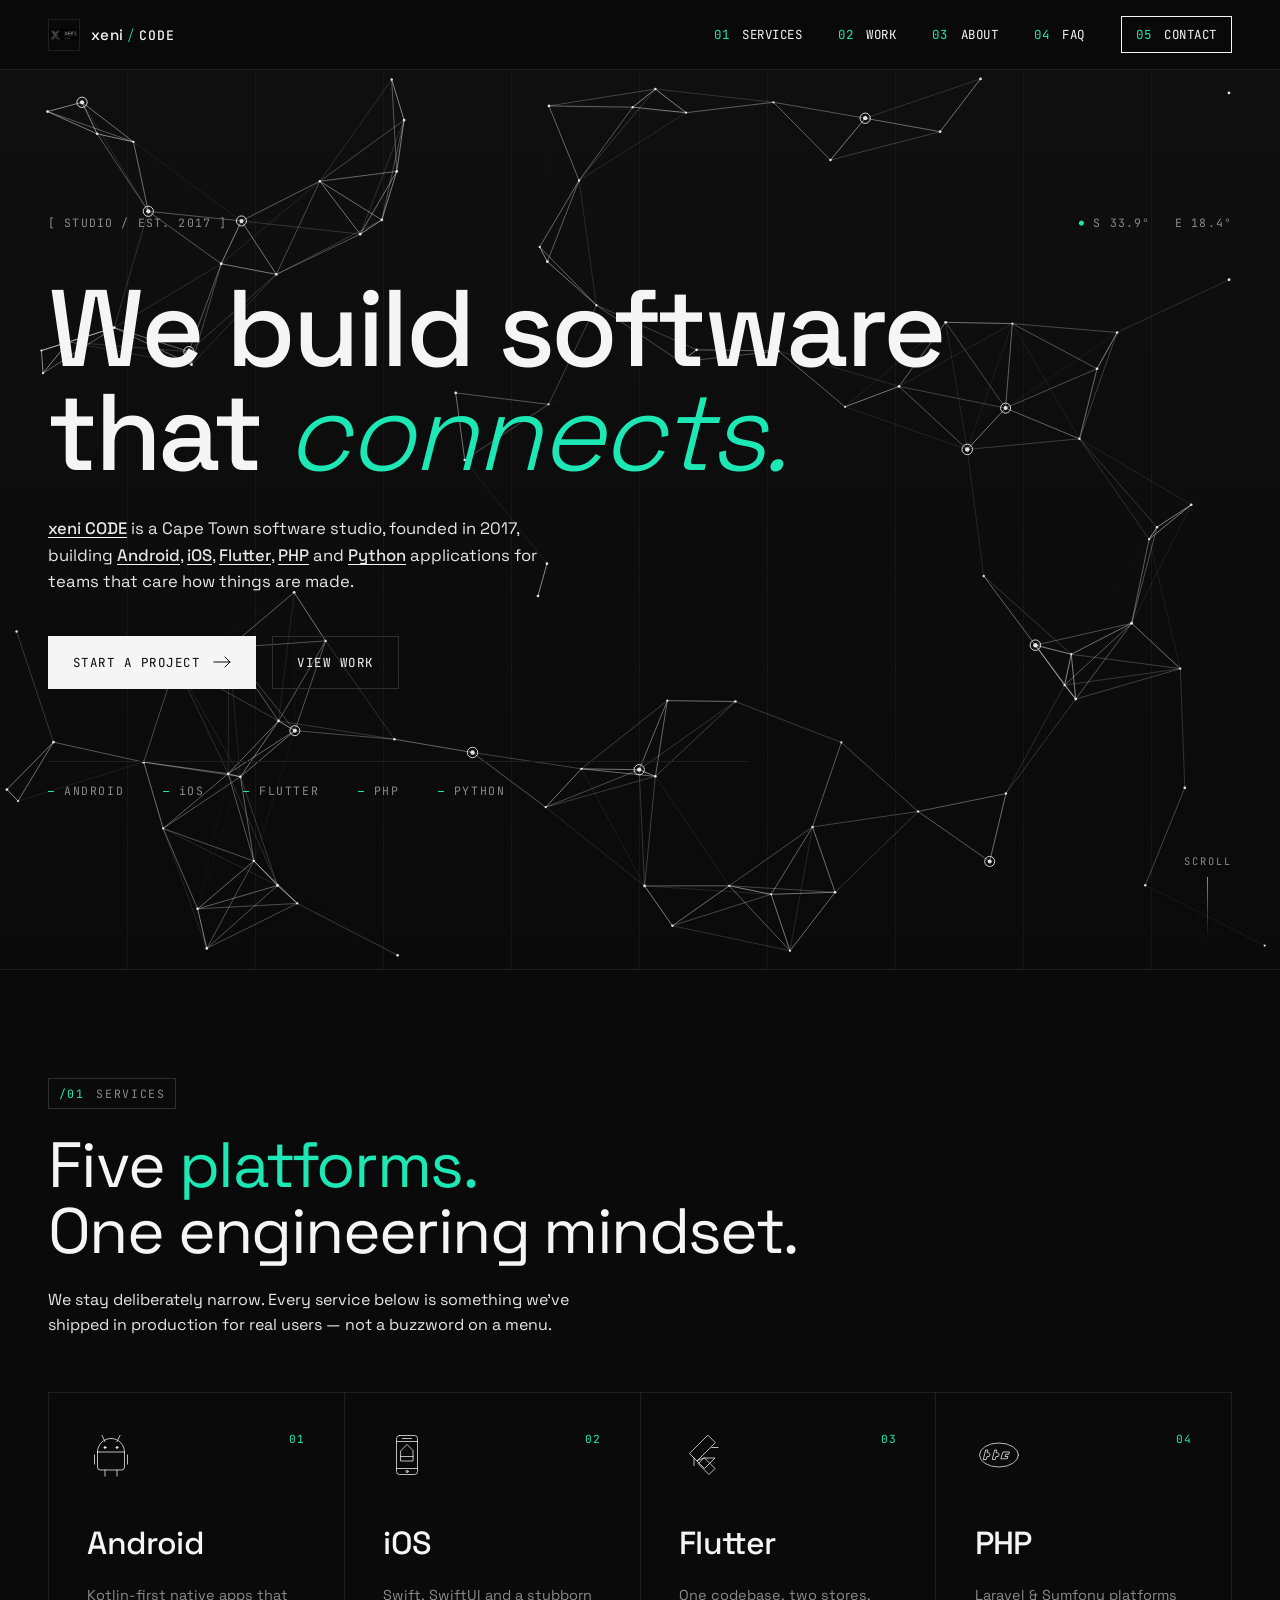
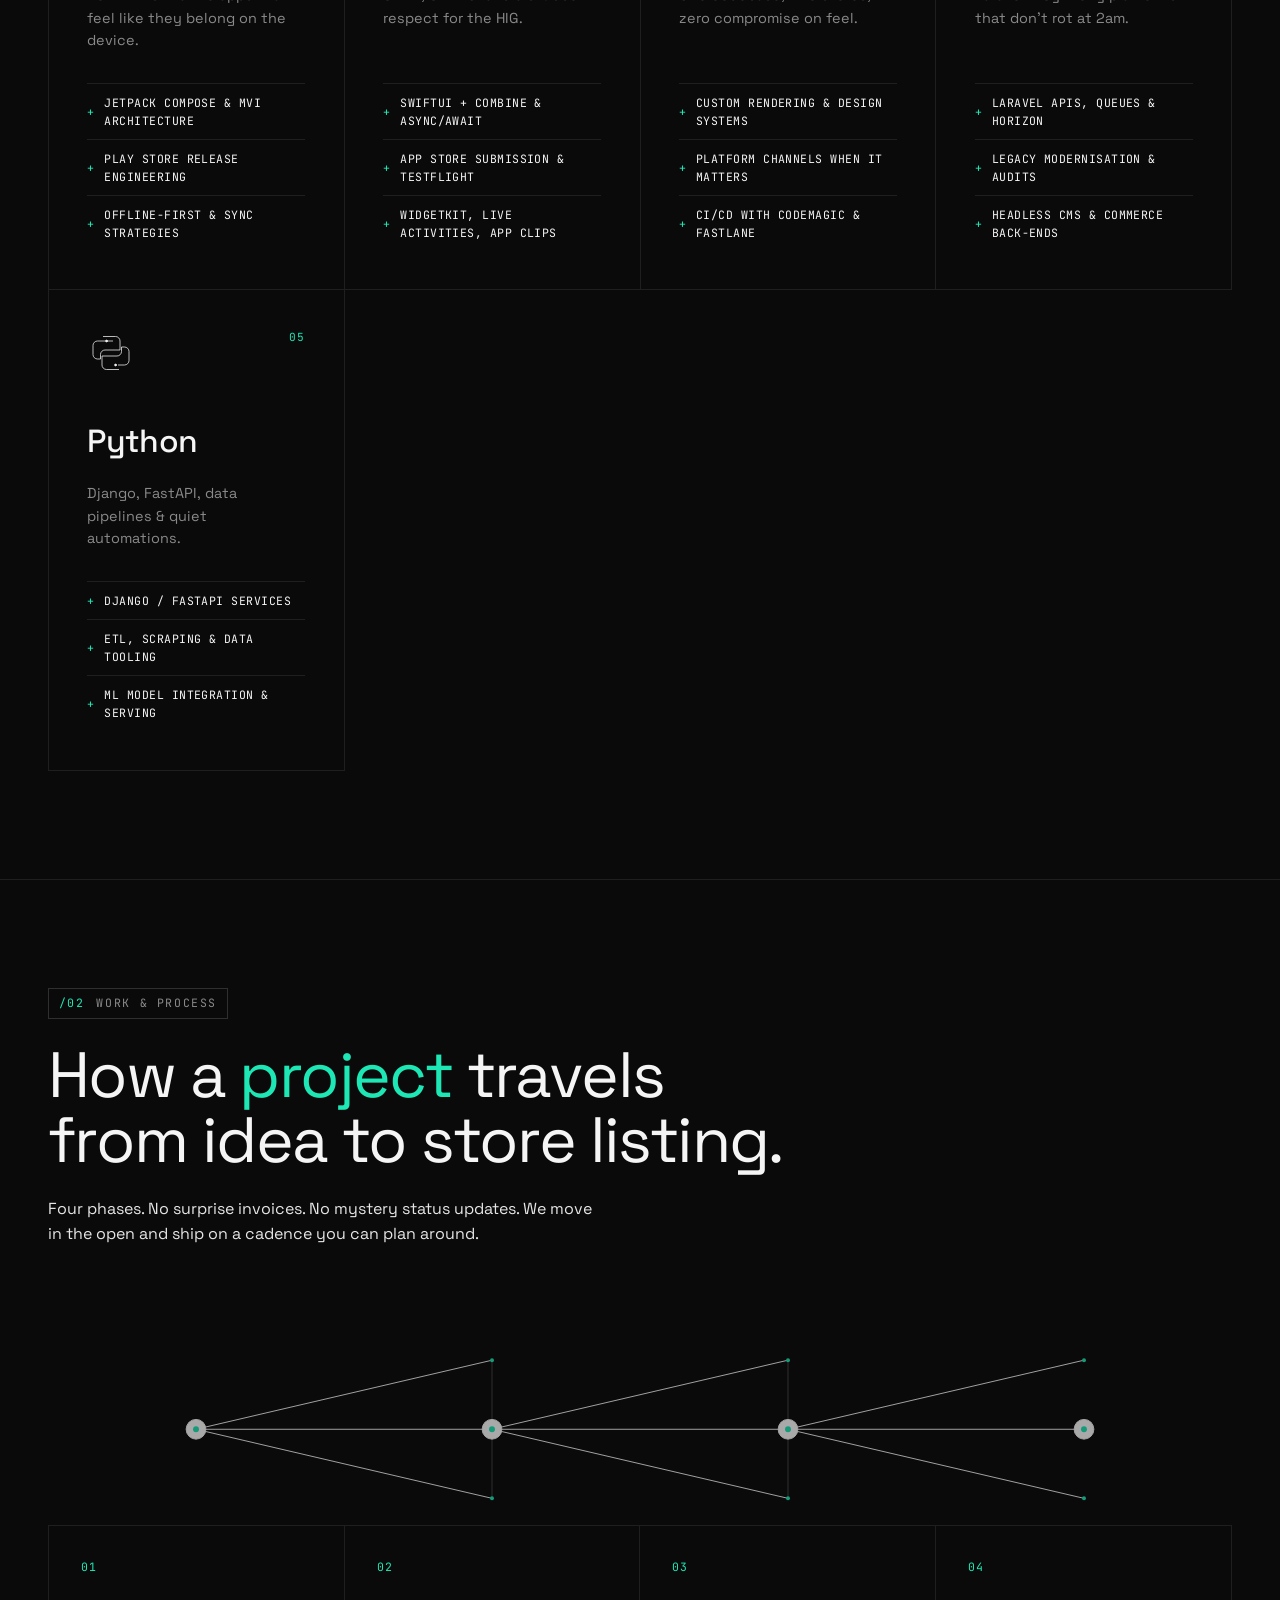
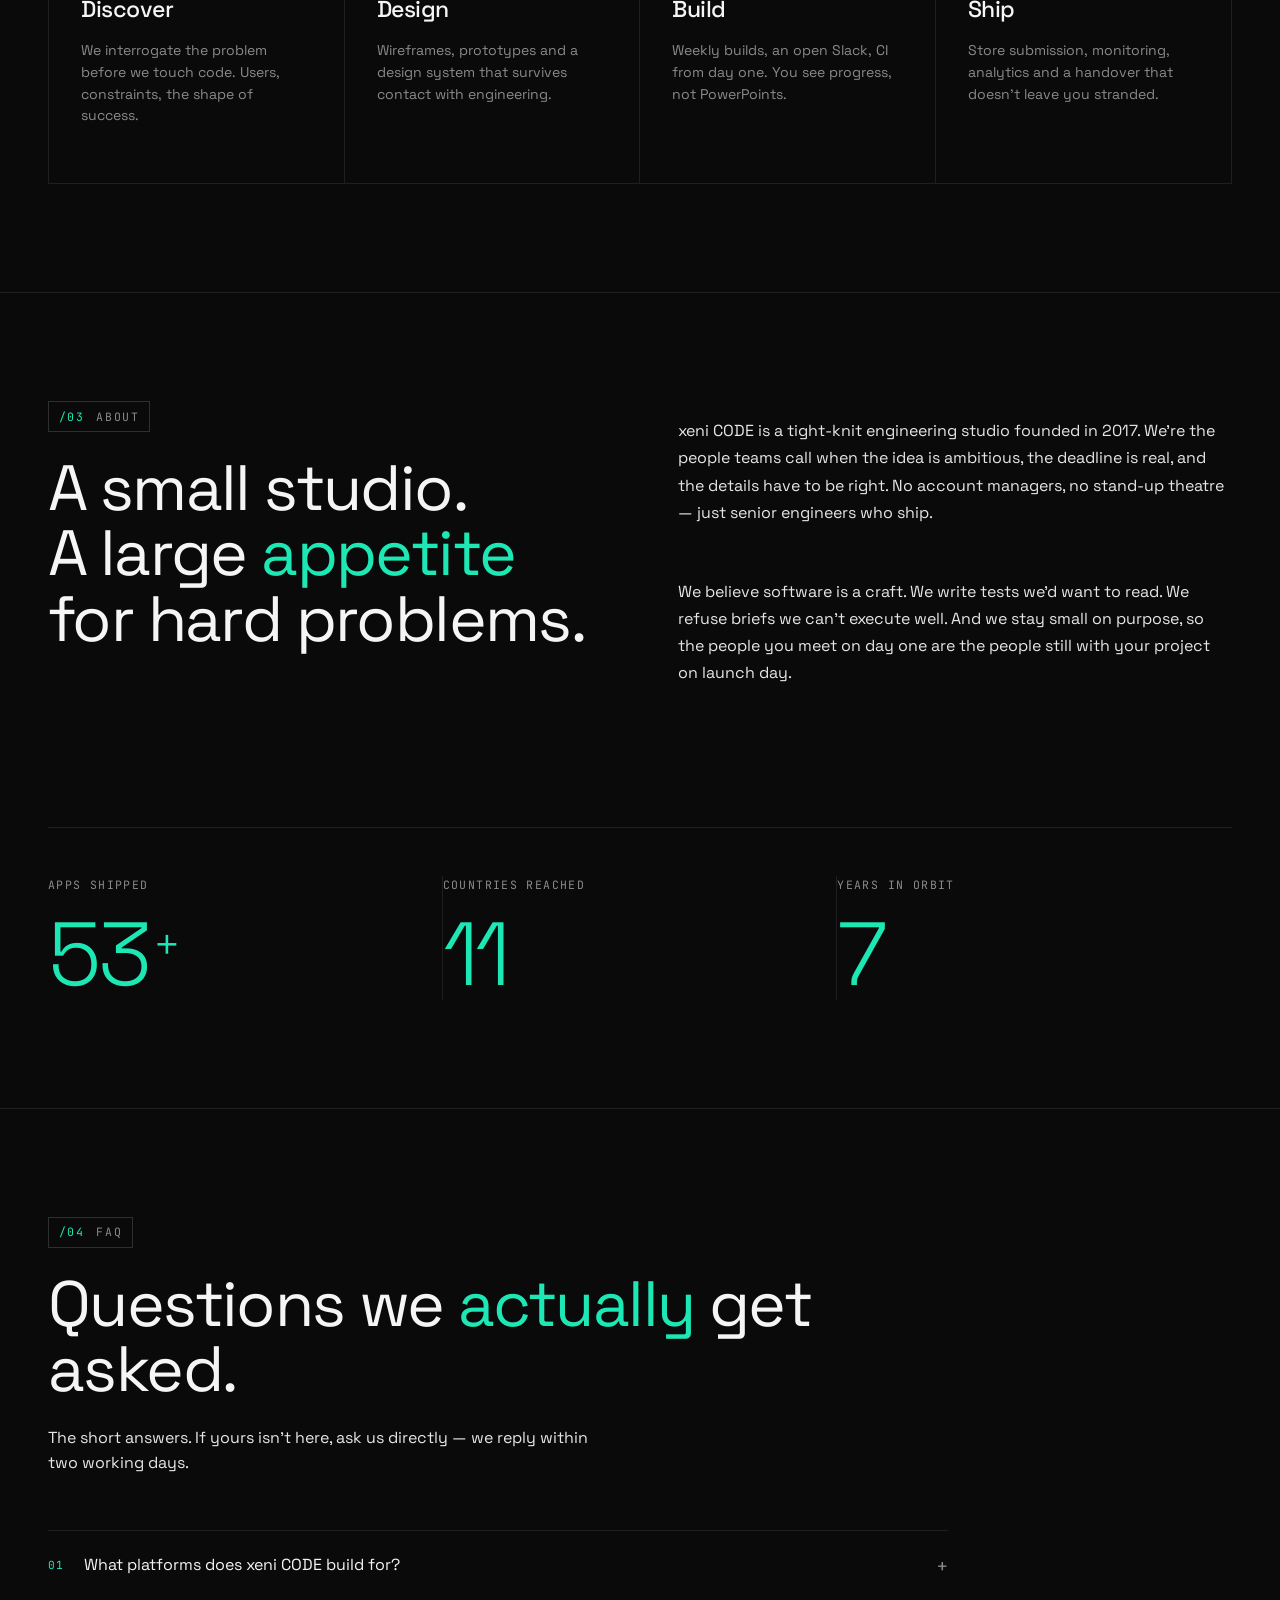
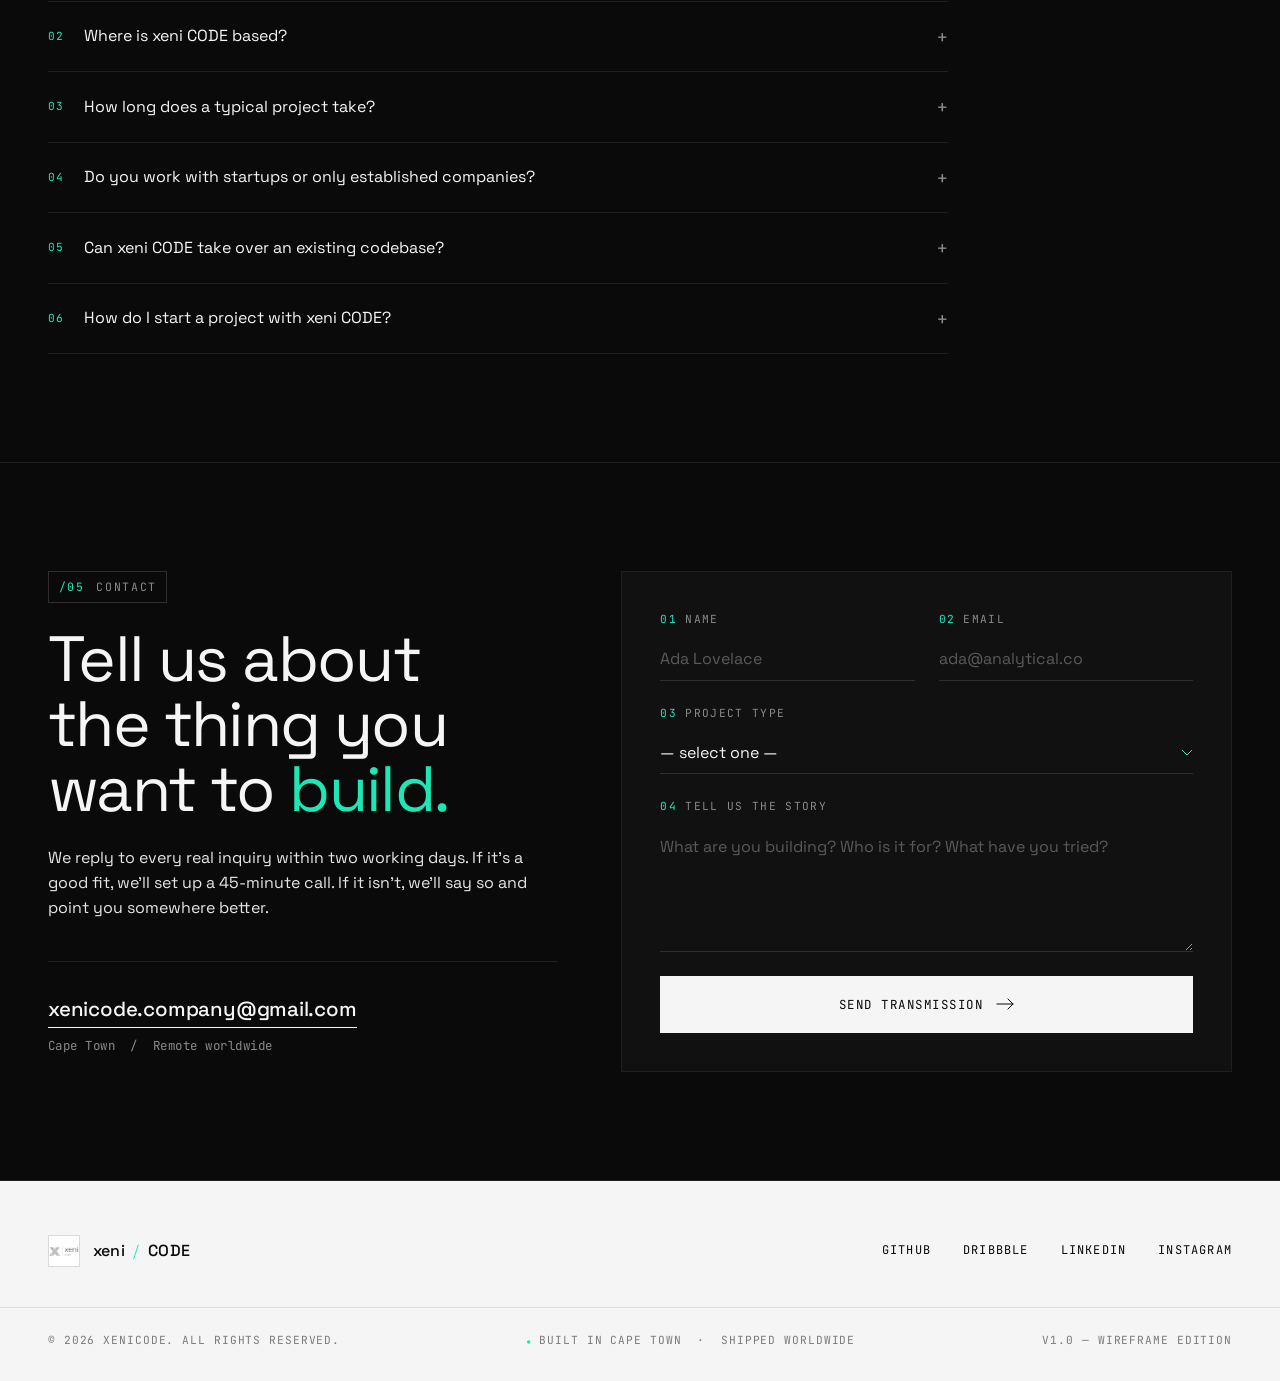
==== commit 923b7da2: "AOE optimization" ====
--- a/index.html
+++ b/index.html
@@ -49,6 +49,7 @@
     "image": "https://xenicode.app/assets/og-card.png",
     "description": "A Cape Town software studio building Android, iOS, Flutter, PHP and Python applications for teams that care how things are made.",
     "foundingDate": "2017",
+    "dateModified": "2026-04-18",
     "email": "xenicode.company@gmail.com",
     "priceRange": "$$",
     "areaServed": "Worldwide",
@@ -221,9 +222,10 @@
         </h1>
 
         <p class="hero__sub">
-          A small, stubborn engineering studio shipping <strong>Android</strong>,
-          <strong>iOS</strong>, <strong>Flutter</strong>, <strong>PHP</strong> and
-          <strong>Python</strong> applications for teams that care how things are made.
+          <strong>xeni CODE</strong> is a Cape Town software studio, founded in 2017,
+          building <strong>Android</strong>, <strong>iOS</strong>, <strong>Flutter</strong>,
+          <strong>PHP</strong> and <strong>Python</strong> applications for teams that
+          care how things are made.
         </p>
 
         <div class="hero__ctas">
@@ -484,15 +486,15 @@
         <dl class="stats reveal">
           <div class="stat">
             <dt>Apps shipped</dt>
-            <dd><span class="counter" data-target="58">0</span><span class="stat__plus">+</span></dd>
+            <dd><span class="counter" data-target="58">58</span><span class="stat__plus">+</span></dd>
           </div>
           <div class="stat">
             <dt>Countries reached</dt>
-            <dd><span class="counter" data-target="12">0</span></dd>
+            <dd><span class="counter" data-target="12">12</span></dd>
           </div>
           <div class="stat">
             <dt>Years in orbit</dt>
-            <dd><span class="counter" data-target="8">0</span></dd>
+            <dd><span class="counter" data-target="8">8</span></dd>
           </div>
         </dl>
       </div>
